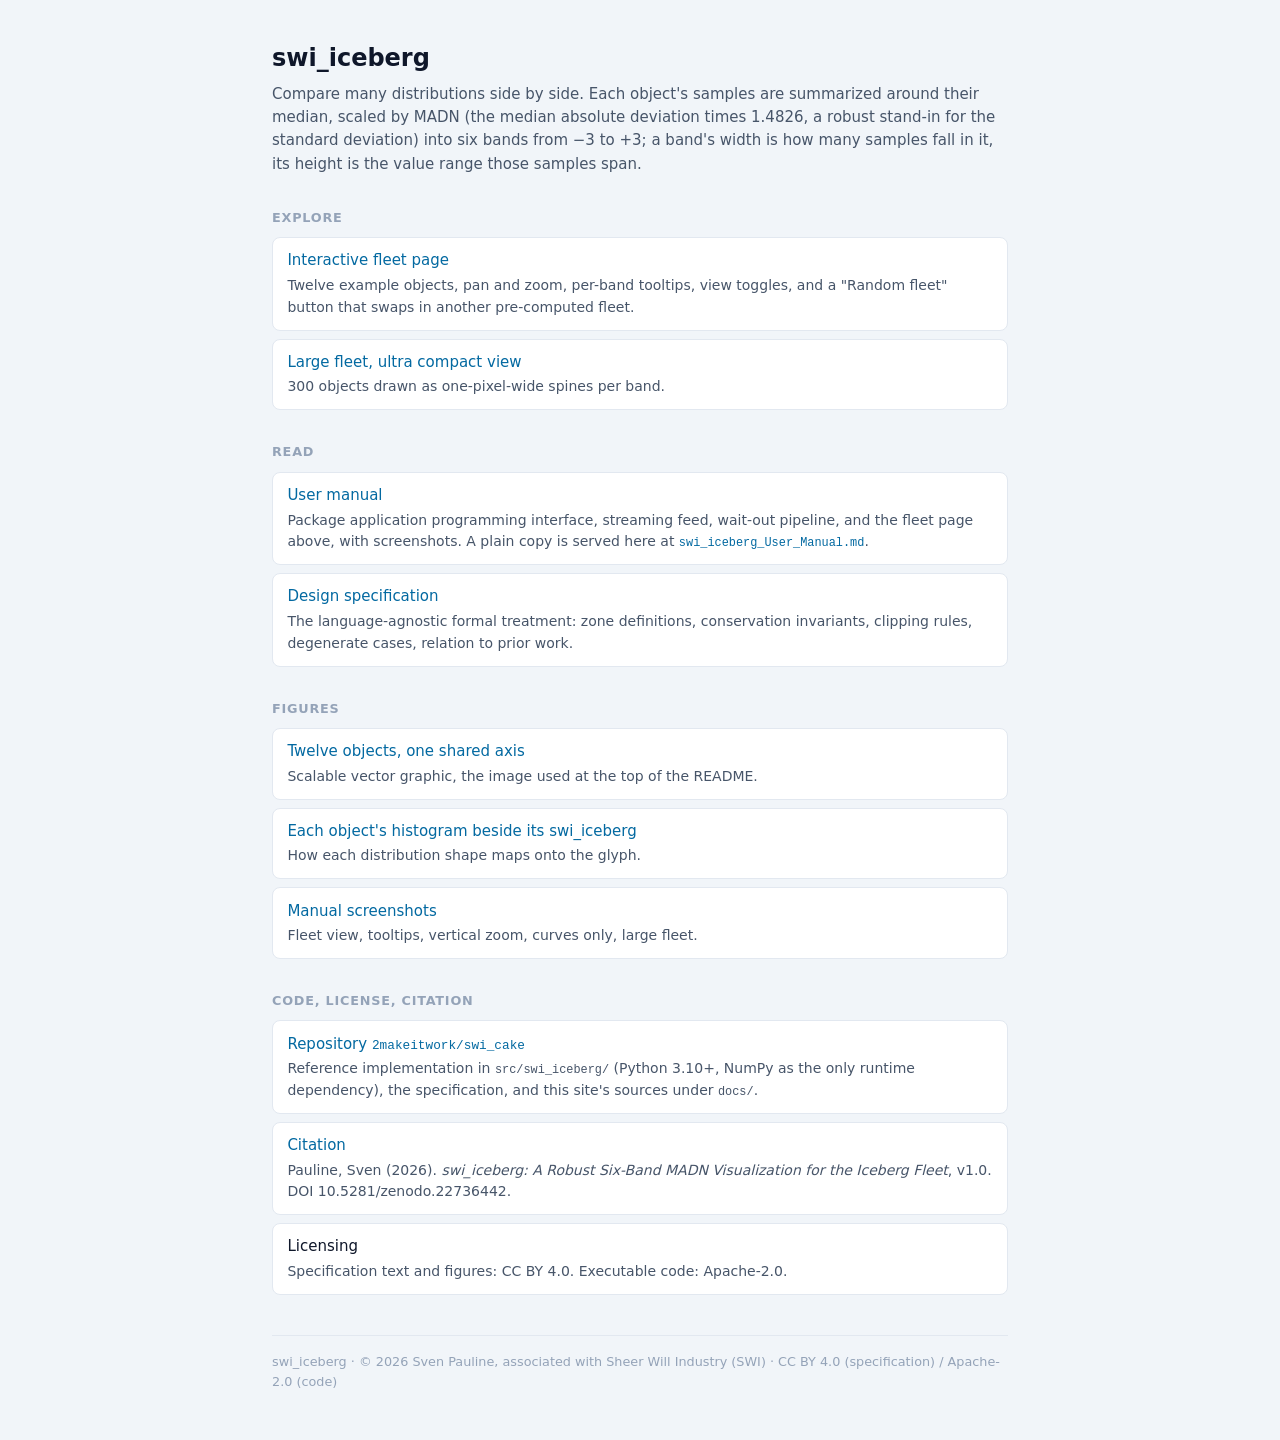
==== docs/index.html @ a00ff5f8 "try to use swi-energy.com as the domain for my github page" ====
<!doctype html>
<html lang="en">
  <head>
    <meta charset="utf-8" />
    <meta name="viewport" content="width=device-width, initial-scale=1" />
    <title>swi_iceberg — the iceberg fleet</title>
    <meta
      name="description"
      content="swi_iceberg: a robust six-band MADN visualization for comparing many distributions side by side. Interactive fleet page, user manual and figures."
    />
    <style>
      /* Self-contained on purpose: this page has no build step and must render the
         same from the custom domain and from the github.io project URL. */
      :root {
        color-scheme: light;
        --ink: #0f172a;
        --muted: #475569;
        --faint: #94a3b8;
        --line: #e2e8f0;
      }
      body {
        margin: 0;
        background: #f1f5f9;
        color: var(--ink);
        font: 15px/1.55 ui-sans-serif, system-ui, sans-serif;
      }
      main {
        max-width: 46rem;
        margin: 0 auto;
        padding: 2.5rem 1.5rem 3rem;
      }
      h1 {
        font-size: 1.5rem;
        margin: 0 0 0.35rem;
      }
      .lede {
        color: var(--muted);
        margin: 0 0 2rem;
      }
      h2 {
        font-size: 0.8rem;
        letter-spacing: 0.06em;
        text-transform: uppercase;
        color: var(--faint);
        margin: 2rem 0 0.6rem;
      }
      ul {
        list-style: none;
        margin: 0;
        padding: 0;
      }
      li {
        background: #fff;
        border: 1px solid var(--line);
        border-radius: 0.5rem;
        margin-bottom: 0.5rem;
        padding: 0.7rem 0.9rem;
      }
      a {
        color: #0369a1;
        text-decoration: none;
      }
      a:hover {
        text-decoration: underline;
      }
      .what {
        display: block;
        color: var(--muted);
        font-size: 0.875rem;
        margin-top: 0.15rem;
      }
      code {
        font-family: ui-monospace, SFMono-Regular, Menlo, monospace;
        font-size: 0.85em;
      }
      footer {
        margin-top: 2.5rem;
        padding-top: 1rem;
        border-top: 1px solid var(--line);
        color: var(--faint);
        font-size: 0.8rem;
      }
    </style>
  </head>
  <body>
    <main>
      <h1>swi_iceberg</h1>
      <p class="lede">
        Compare many distributions side by side. Each object's samples are summarized
        around their median, scaled by MADN (the median absolute deviation times
        1.4826, a robust stand-in for the standard deviation) into six bands from
        −3 to +3; a band's width is how many samples fall in it, its height is the
        value range those samples span.
      </p>

      <h2>Explore</h2>
      <ul>
        <li>
          <a href="fleet/">Interactive fleet page</a>
          <span class="what"
            >Twelve example objects, pan and zoom, per-band tooltips, view toggles,
            and a "Random fleet" button that swaps in another pre-computed fleet.</span
          >
        </li>
        <li>
          <a href="fleet/?data=devices300.json&amp;ultra=1&amp;slot=2">Large fleet, ultra compact view</a>
          <span class="what">300 objects drawn as one-pixel-wide spines per band.</span>
        </li>
      </ul>

      <h2>Read</h2>
      <ul>
        <li>
          <a href="https://github.com/2makeitwork/swi_cake/blob/main/docs/swi_iceberg_User_Manual.md"
            >User manual</a
          >
          <span class="what"
            >Package application programming interface, streaming feed, wait-out
            pipeline, and the fleet page above, with screenshots. A plain copy is
            served here at <a href="swi_iceberg_User_Manual.md"><code>swi_iceberg_User_Manual.md</code></a>.</span
          >
        </li>
        <li>
          <a href="https://github.com/2makeitwork/swi_cake/blob/main/specification_swi_iceberg.md"
            >Design specification</a
          >
          <span class="what"
            >The language-agnostic formal treatment: zone definitions, conservation
            invariants, clipping rules, degenerate cases, relation to prior work.</span
          >
        </li>
      </ul>

      <h2>Figures</h2>
      <ul>
        <li>
          <a href="figures/swi_iceberg_example.svg">Twelve objects, one shared axis</a>
          <span class="what">Scalable vector graphic, the image used at the top of the README.</span>
        </li>
        <li>
          <a href="figures/swi_iceberg_vs_distribution.svg">Each object's histogram beside its swi_iceberg</a>
          <span class="what">How each distribution shape maps onto the glyph.</span>
        </li>
        <li>
          <a href="https://github.com/2makeitwork/swi_cake/tree/main/docs/figures"
            >Manual screenshots</a
          >
          <span class="what">Fleet view, tooltips, vertical zoom, curves only, large fleet.</span>
        </li>
      </ul>

      <h2>Code, license, citation</h2>
      <ul>
        <li>
          <a href="https://github.com/2makeitwork/swi_cake">Repository <code>2makeitwork/swi_cake</code></a>
          <span class="what"
            >Reference implementation in <code>src/swi_iceberg/</code> (Python 3.10+,
            NumPy as the only runtime dependency), the specification, and this
            site's sources under <code>docs/</code>.</span
          >
        </li>
        <li>
          <a href="https://github.com/2makeitwork/swi_cake/blob/main/CITATION.cff">Citation</a>
          <span class="what"
            >Pauline, Sven (2026). <em>swi_iceberg: A Robust Six-Band MADN
            Visualization for the Iceberg Fleet</em>, v1.0. DOI
            10.5281/zenodo.22736442.</span
          >
        </li>
        <li>
          Licensing
          <span class="what"
            >Specification text and figures: CC BY 4.0. Executable code:
            Apache-2.0.</span
          >
        </li>
      </ul>

      <footer>
        swi_iceberg · © 2026 Sven Pauline, associated with Sheer Will Industry (SWI)
        · CC BY 4.0 (specification) / Apache-2.0 (code)
      </footer>
    </main>
  </body>
</html>
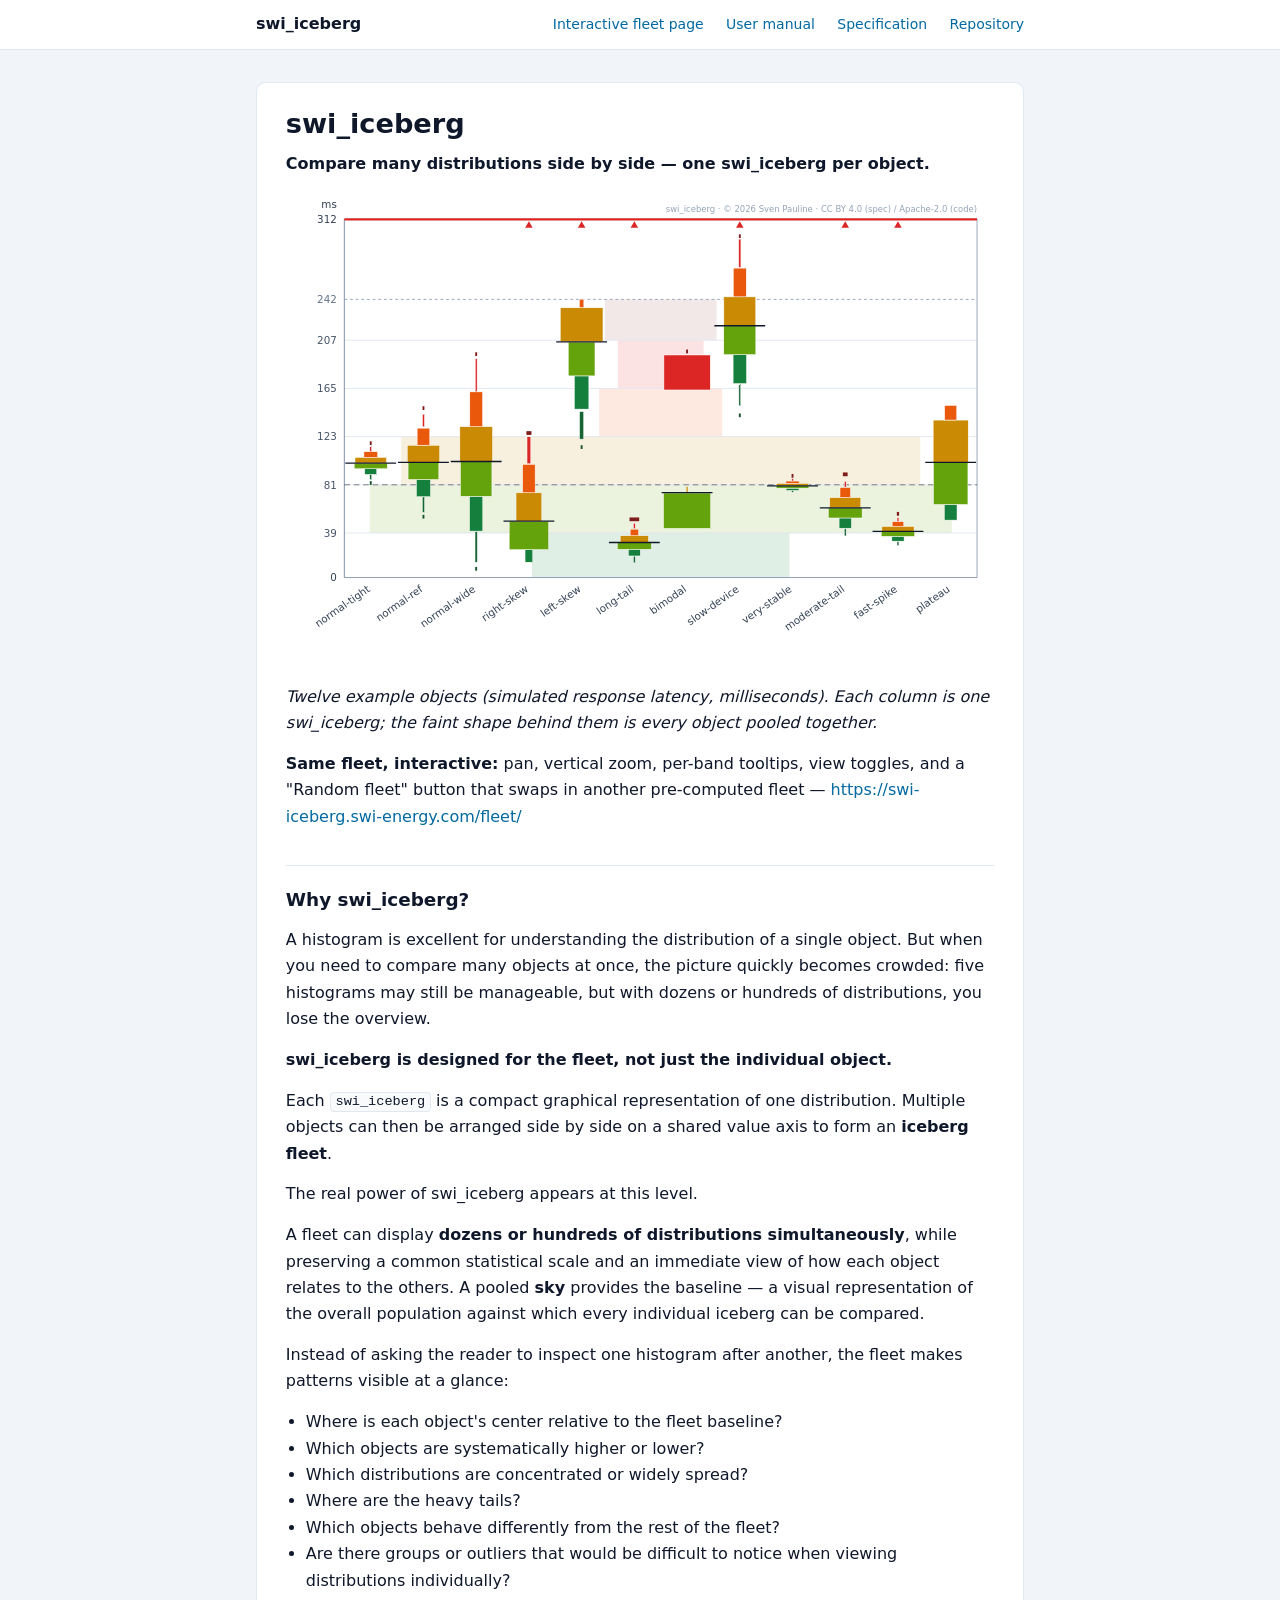
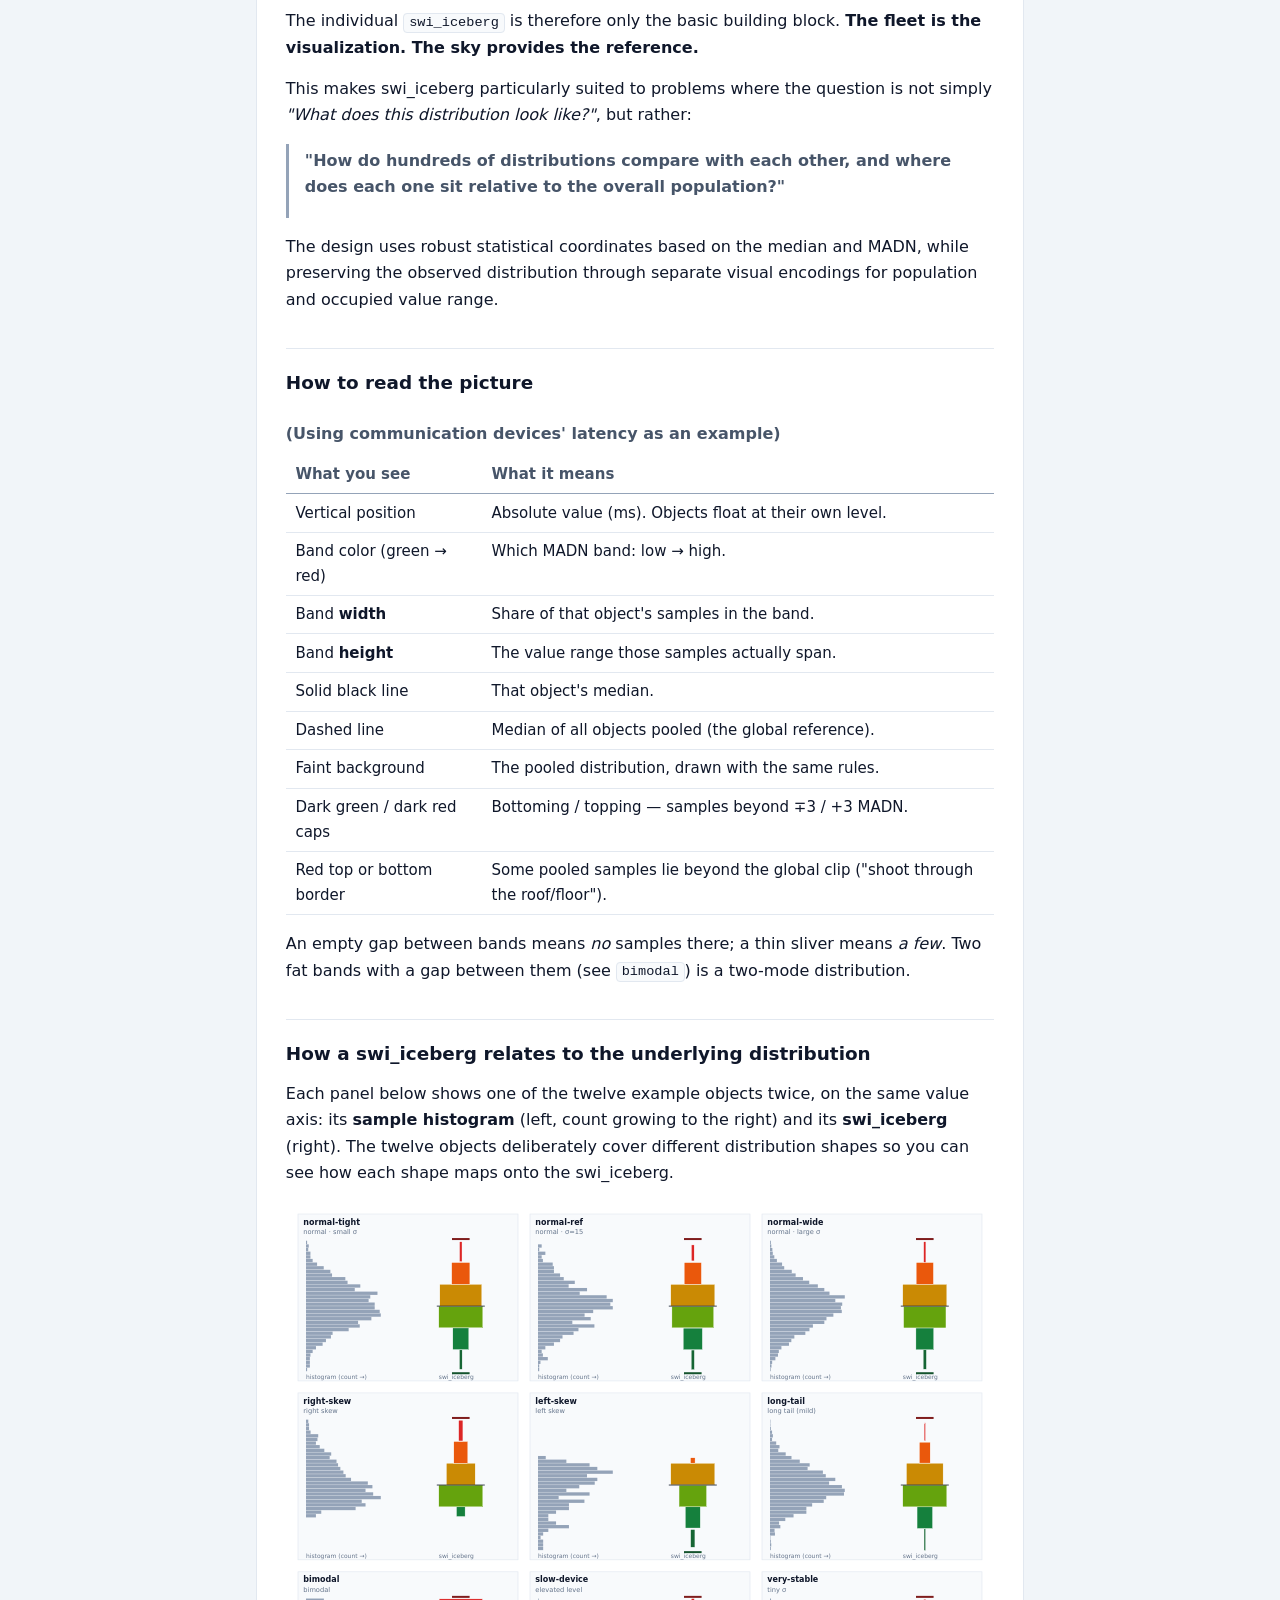
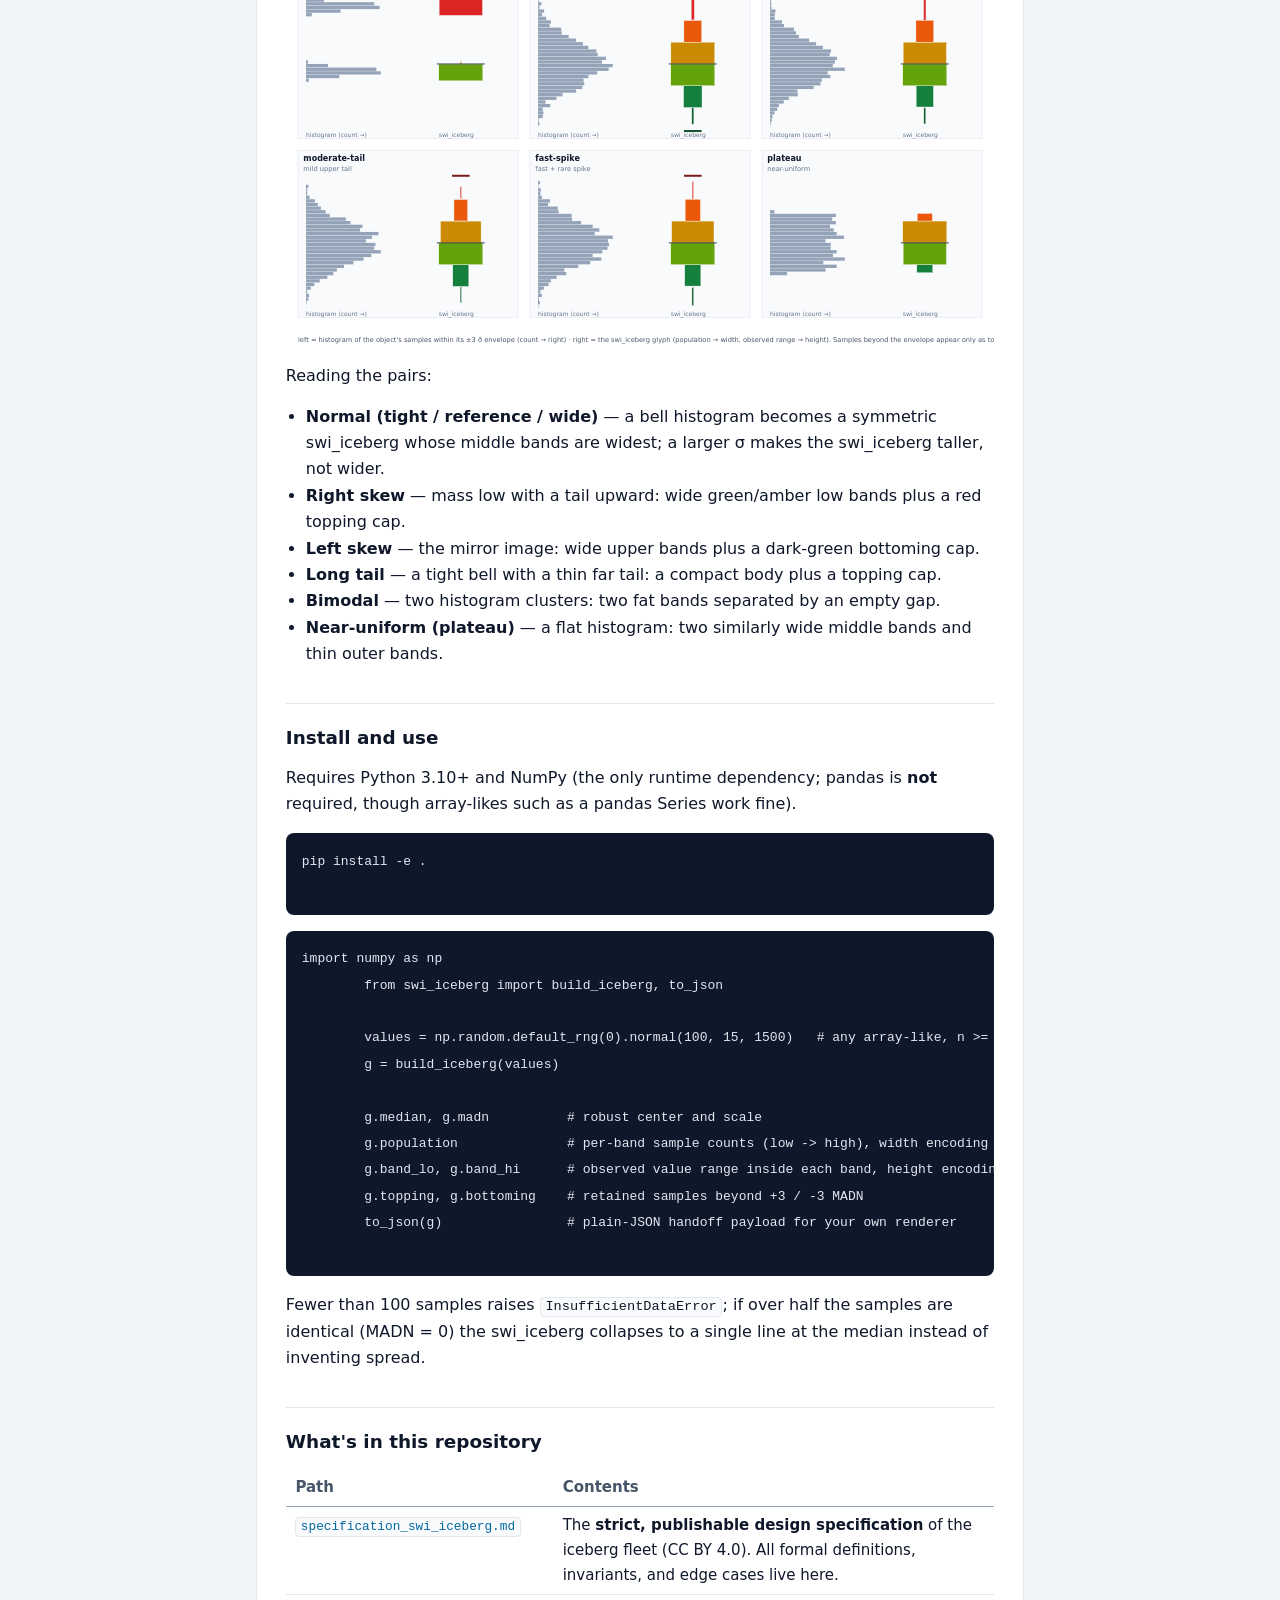
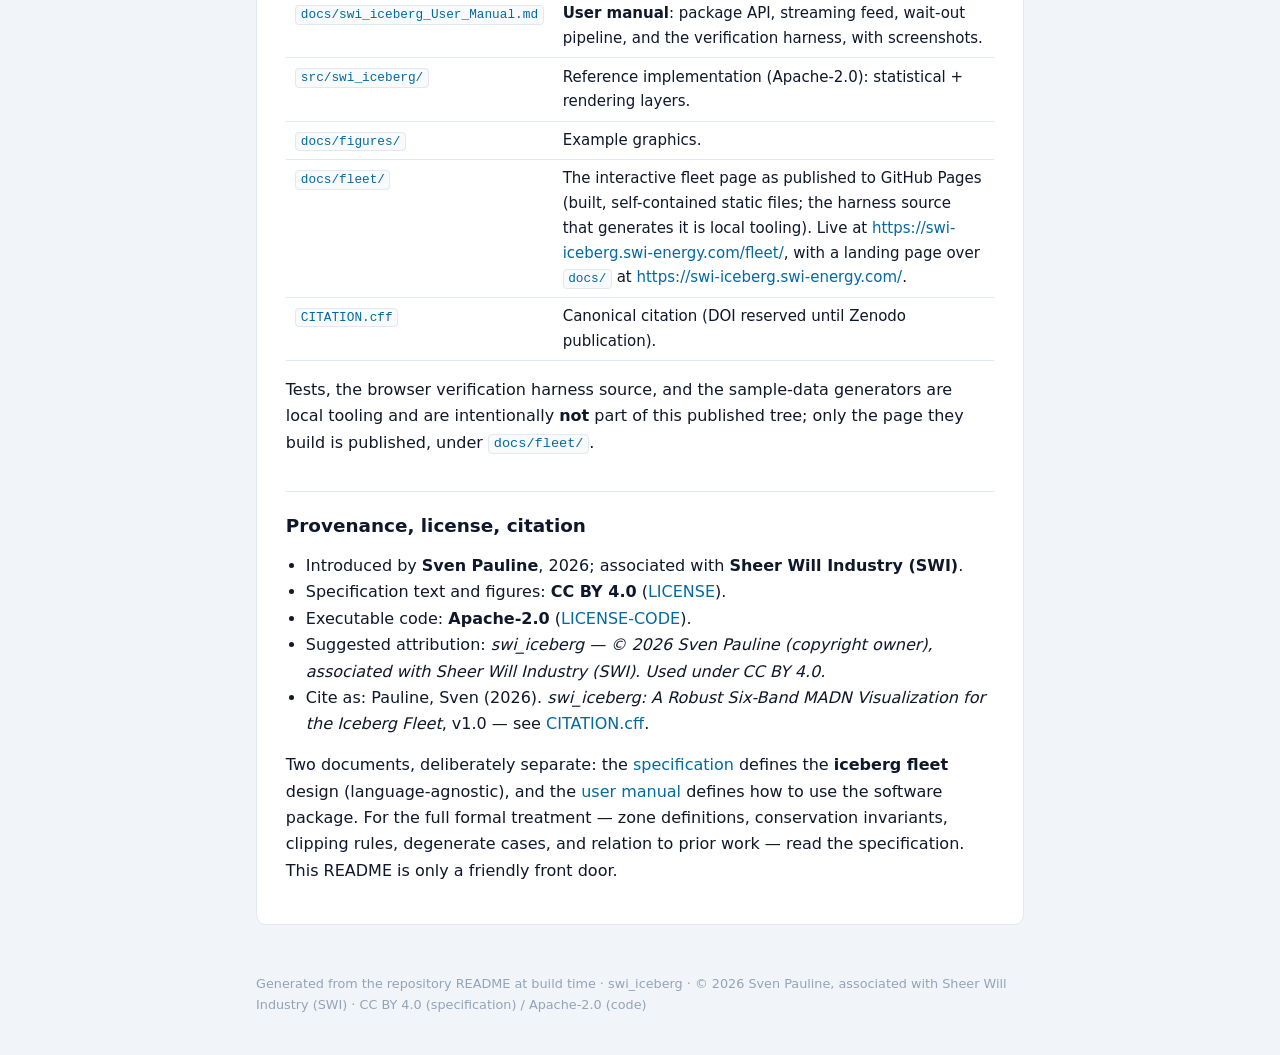
==== commit ab480ccf: "build a landing page on swi enegy which is pretty much like the github repo landing page" ====
--- a/docs/index.html
+++ b/docs/index.html
@@ -1,185 +1,344 @@
 <!doctype html>
+<!-- GENERATED from README.md by private/verify/scripts/build-landing.mjs.
+     Edit README.md and re-run the build; do not edit this file. -->
 <html lang="en">
   <head>
     <meta charset="utf-8" />
     <meta name="viewport" content="width=device-width, initial-scale=1" />
-    <title>swi_iceberg — the iceberg fleet</title>
+    <title>swi_iceberg — compare many distributions side by side</title>
     <meta
       name="description"
-      content="swi_iceberg: a robust six-band MADN visualization for comparing many distributions side by side. Interactive fleet page, user manual and figures."
+      content="swi_iceberg: a robust six-band MADN visualization for an iceberg fleet of distributions. Interactive fleet page, user manual, design specification and figures."
     />
     <style>
-      /* Self-contained on purpose: this page has no build step and must render the
-         same from the custom domain and from the github.io project URL. */
+      /* Self-contained: no build pipeline, no external requests, renders the same
+         from the custom domain and from the github.io project URL. */
       :root {
         color-scheme: light;
         --ink: #0f172a;
         --muted: #475569;
         --faint: #94a3b8;
         --line: #e2e8f0;
+        --link: #0369a1;
       }
       body {
         margin: 0;
         background: #f1f5f9;
         color: var(--ink);
-        font: 15px/1.55 ui-sans-serif, system-ui, sans-serif;
+        font: 16px/1.65 ui-sans-serif, system-ui, sans-serif;
+      }
+      .bar {
+        background: #fff;
+        border-bottom: 1px solid var(--line);
+      }
+      .bar > div {
+        max-width: 48rem;
+        margin: 0 auto;
+        padding: 0.7rem 1.5rem;
+        display: flex;
+        flex-wrap: wrap;
+        gap: 0.4rem 1.4rem;
+        align-items: baseline;
+        font-size: 0.875rem;
+      }
+      .bar .brand {
+        font-weight: 700;
+        font-size: 1rem;
+        margin-right: auto;
       }
       main {
-        max-width: 46rem;
+        max-width: 48rem;
         margin: 0 auto;
-        padding: 2.5rem 1.5rem 3rem;
-      }
-      h1 {
-        font-size: 1.5rem;
-        margin: 0 0 0.35rem;
-      }
-      .lede {
-        color: var(--muted);
-        margin: 0 0 2rem;
-      }
-      h2 {
-        font-size: 0.8rem;
-        letter-spacing: 0.06em;
-        text-transform: uppercase;
-        color: var(--faint);
-        margin: 2rem 0 0.6rem;
-      }
-      ul {
-        list-style: none;
-        margin: 0;
-        padding: 0;
-      }
-      li {
+        padding: 2rem 1.5rem 3rem;
+      }
+      article {
         background: #fff;
         border: 1px solid var(--line);
-        border-radius: 0.5rem;
-        margin-bottom: 0.5rem;
-        padding: 0.7rem 0.9rem;
+        border-radius: 0.6rem;
+        padding: 1.6rem 1.8rem;
+      }
+      h1 {
+        font-size: 1.7rem;
+        line-height: 1.2;
+        margin: 0 0 0.6rem;
+      }
+      h2 {
+        font-size: 1.15rem;
+        margin: 2.2rem 0 0.7rem;
+        padding-top: 1.2rem;
+        border-top: 1px solid var(--line);
+      }
+      h3 {
+        font-size: 1rem;
+        margin: 1.4rem 0 0.5rem;
+        color: var(--muted);
+      }
+      p,
+      ul,
+      ol {
+        margin: 0 0 0.9rem;
+      }
+      ul {
+        padding-left: 1.25rem;
       }
       a {
-        color: #0369a1;
+        color: var(--link);
         text-decoration: none;
       }
       a:hover {
         text-decoration: underline;
       }
-      .what {
+      img,
+      svg {
+        max-width: 100%;
+        height: auto;
         display: block;
+        margin: 1rem auto;
+      }
+      hr {
+        display: none; /* section headings already carry the divider */
+      }
+      blockquote {
+        margin: 1rem 0;
+        padding: 0.2rem 0 0.2rem 1rem;
+        border-left: 3px solid var(--faint);
         color: var(--muted);
-        font-size: 0.875rem;
-        margin-top: 0.15rem;
       }
       code {
         font-family: ui-monospace, SFMono-Regular, Menlo, monospace;
         font-size: 0.85em;
+        background: #f8fafc;
+        border: 1px solid var(--line);
+        border-radius: 0.25rem;
+        padding: 0.1em 0.35em;
+      }
+      pre {
+        background: #0f172a;
+        border-radius: 0.5rem;
+        padding: 0.9rem 1rem;
+        overflow-x: auto;
+      }
+      pre code {
+        background: none;
+        border: 0;
+        padding: 0;
+        color: #e2e8f0;
+        font-size: 0.8125rem;
+      }
+      table {
+        width: 100%;
+        border-collapse: collapse;
+        margin: 0 0 1rem;
+        font-size: 0.9375rem;
+      }
+      th,
+      td {
+        text-align: left;
+        padding: 0.4rem 0.6rem;
+        border-bottom: 1px solid var(--line);
+        vertical-align: top;
+      }
+      th {
+        color: var(--muted);
+        font-weight: 600;
+        border-bottom-color: var(--faint);
       }
       footer {
-        margin-top: 2.5rem;
-        padding-top: 1rem;
-        border-top: 1px solid var(--line);
+        max-width: 48rem;
+        margin: 0 auto;
+        padding: 0 1.5rem 2.5rem;
         color: var(--faint);
         font-size: 0.8rem;
       }
     </style>
   </head>
   <body>
+    <div class="bar">
+      <div>
+        <span class="brand">swi_iceberg</span>
+        <a href="fleet/">Interactive fleet page</a>
+        <a href="https://github.com/2makeitwork/swi_cake/blob/main/docs/swi_iceberg_User_Manual.md">User manual</a>
+        <a href="https://github.com/2makeitwork/swi_cake/blob/main/specification_swi_iceberg.md">Specification</a>
+        <a href="https://github.com/2makeitwork/swi_cake/tree/main">Repository</a>
+      </div>
+    </div>
     <main>
-      <h1>swi_iceberg</h1>
-      <p class="lede">
-        Compare many distributions side by side. Each object's samples are summarized
-        around their median, scaled by MADN (the median absolute deviation times
-        1.4826, a robust stand-in for the standard deviation) into six bands from
-        −3 to +3; a band's width is how many samples fall in it, its height is the
-        value range those samples span.
-      </p>
+      <article class="readme">
+        <h1>swi_iceberg</h1>
+        <p><strong>Compare many distributions side by side — one swi_iceberg per object.</strong></p>
+        <p><img src="figures/swi_iceberg_example.svg" alt="swi_iceberg example: twelve objects"></p>
+        <p><em>Twelve example objects (simulated response latency, milliseconds). Each column is
+        one swi_iceberg; the faint shape behind them is every object pooled together.</em></p>
+        <p><strong>Same fleet, interactive:</strong> pan, vertical zoom, per-band tooltips, view toggles,
+        and a &quot;Random fleet&quot; button that swaps in another pre-computed fleet —
+        <a href="https://swi-iceberg.swi-energy.com/fleet/">https://swi-iceberg.swi-energy.com/fleet/</a></p>
+        <hr>
+        <h2>Why swi_iceberg?</h2>
+        <p>A histogram is excellent for understanding the distribution of a single object. But when you need to compare many objects at once, the picture quickly becomes crowded: five histograms may still be manageable, but with dozens or hundreds of distributions, you lose the overview.</p>
+        <p><strong>swi_iceberg is designed for the fleet, not just the individual object.</strong></p>
+        <p>Each <code>swi_iceberg</code> is a compact graphical representation of one distribution. Multiple objects can then be arranged side by side on a shared value axis to form an <strong>iceberg fleet</strong>.</p>
+        <p>The real power of swi_iceberg appears at this level.</p>
+        <p>A fleet can display <strong>dozens or hundreds of distributions simultaneously</strong>, while preserving a common statistical scale and an immediate view of how each object relates to the others. A pooled <strong>sky</strong> provides the baseline — a visual representation of the overall population against which every individual iceberg can be compared.</p>
+        <p>Instead of asking the reader to inspect one histogram after another, the fleet makes patterns visible at a glance:</p>
+        <ul>
+        <li>Where is each object&#39;s center relative to the fleet baseline?</li>
+        <li>Which objects are systematically higher or lower?</li>
+        <li>Which distributions are concentrated or widely spread?</li>
+        <li>Where are the heavy tails?</li>
+        <li>Which objects behave differently from the rest of the fleet?</li>
+        <li>Are there groups or outliers that would be difficult to notice when viewing distributions individually?</li>
+        </ul>
+        <p>The individual <code>swi_iceberg</code> is therefore only the basic building block. <strong>The fleet is the visualization. The sky provides the reference.</strong></p>
+        <p>This makes swi_iceberg particularly suited to problems where the question is not simply <em>&quot;What does this distribution look like?&quot;</em>, but rather:</p>
+        <blockquote>
+        <p><strong>&quot;How do hundreds of distributions compare with each other, and where does each one sit relative to the overall population?&quot;</strong></p>
+        </blockquote>
+        <p>The design uses robust statistical coordinates based on the median and MADN, while preserving the observed distribution through separate visual encodings for population and occupied value range.</p>
+        <h2>How to read the picture</h2>
+        <h3>(Using communication devices&#39; latency as an example)</h3>
+        <table>
+        <thead>
+        <tr>
+        <th>What you see</th>
+        <th>What it means</th>
+        </tr>
+        </thead>
+        <tbody><tr>
+        <td>Vertical position</td>
+        <td>Absolute value (ms). Objects float at their own level.</td>
+        </tr>
+        <tr>
+        <td>Band color (green → red)</td>
+        <td>Which MADN band: low → high.</td>
+        </tr>
+        <tr>
+        <td>Band <strong>width</strong></td>
+        <td>Share of that object&#39;s samples in the band.</td>
+        </tr>
+        <tr>
+        <td>Band <strong>height</strong></td>
+        <td>The value range those samples actually span.</td>
+        </tr>
+        <tr>
+        <td>Solid black line</td>
+        <td>That object&#39;s median.</td>
+        </tr>
+        <tr>
+        <td>Dashed line</td>
+        <td>Median of all objects pooled (the global reference).</td>
+        </tr>
+        <tr>
+        <td>Faint background</td>
+        <td>The pooled distribution, drawn with the same rules.</td>
+        </tr>
+        <tr>
+        <td>Dark green / dark red caps</td>
+        <td>Bottoming / topping — samples beyond ∓3 / +3 MADN.</td>
+        </tr>
+        <tr>
+        <td>Red top or bottom border</td>
+        <td>Some pooled samples lie beyond the global clip (&quot;shoot through the roof/floor&quot;).</td>
+        </tr>
+        </tbody></table>
+        <p>An empty gap between bands means <em>no</em> samples there; a thin sliver means <em>a few</em>.
+        Two fat bands with a gap between them (see <code>bimodal</code>) is a two-mode distribution.</p>
+        <h2>How a swi_iceberg relates to the underlying distribution</h2>
+        <p>Each panel below shows one of the twelve example objects twice, on the same value
+        axis: its <strong>sample histogram</strong> (left, count growing to the right) and its
+        <strong>swi_iceberg</strong> (right). The twelve objects deliberately cover different
+        distribution shapes so you can see how each shape maps onto the swi_iceberg.</p>
+        <p><img src="figures/swi_iceberg_vs_distribution.svg" alt="swi_iceberg vs the underlying distribution for twelve example objects"></p>
+        <p>Reading the pairs:</p>
+        <ul>
+        <li><strong>Normal (tight / reference / wide)</strong> — a bell histogram becomes a symmetric swi_iceberg
+        whose middle bands are widest; a larger σ makes the swi_iceberg taller, not wider.</li>
+        <li><strong>Right skew</strong> — mass low with a tail upward: wide green/amber low bands plus a
+        red topping cap.</li>
+        <li><strong>Left skew</strong> — the mirror image: wide upper bands plus a dark-green bottoming cap.</li>
+        <li><strong>Long tail</strong> — a tight bell with a thin far tail: a compact body plus a topping cap.</li>
+        <li><strong>Bimodal</strong> — two histogram clusters: two fat bands separated by an empty gap.</li>
+        <li><strong>Near-uniform (plateau)</strong> — a flat histogram: two similarly wide middle bands and
+        thin outer bands.</li>
+        </ul>
+        <h2>Install and use</h2>
+        <p>Requires Python 3.10+ and NumPy (the only runtime dependency; pandas is <strong>not</strong>
+        required, though array-likes such as a pandas Series work fine).</p>
+        <pre><code class="language-bash">pip install -e .
+        </code></pre>
+        <pre><code class="language-python">import numpy as np
+        from swi_iceberg import build_iceberg, to_json
 
-      <h2>Explore</h2>
-      <ul>
-        <li>
-          <a href="fleet/">Interactive fleet page</a>
-          <span class="what"
-            >Twelve example objects, pan and zoom, per-band tooltips, view toggles,
-            and a "Random fleet" button that swaps in another pre-computed fleet.</span
-          >
-        </li>
-        <li>
-          <a href="fleet/?data=devices300.json&amp;ultra=1&amp;slot=2">Large fleet, ultra compact view</a>
-          <span class="what">300 objects drawn as one-pixel-wide spines per band.</span>
-        </li>
-      </ul>
+        values = np.random.default_rng(0).normal(100, 15, 1500)   # any array-like, n &gt;= 100
+        g = build_iceberg(values)
 
-      <h2>Read</h2>
-      <ul>
-        <li>
-          <a href="https://github.com/2makeitwork/swi_cake/blob/main/docs/swi_iceberg_User_Manual.md"
-            >User manual</a
-          >
-          <span class="what"
-            >Package application programming interface, streaming feed, wait-out
-            pipeline, and the fleet page above, with screenshots. A plain copy is
-            served here at <a href="swi_iceberg_User_Manual.md"><code>swi_iceberg_User_Manual.md</code></a>.</span
-          >
-        </li>
-        <li>
-          <a href="https://github.com/2makeitwork/swi_cake/blob/main/specification_swi_iceberg.md"
-            >Design specification</a
-          >
-          <span class="what"
-            >The language-agnostic formal treatment: zone definitions, conservation
-            invariants, clipping rules, degenerate cases, relation to prior work.</span
-          >
-        </li>
-      </ul>
+        g.median, g.madn          # robust center and scale
+        g.population              # per-band sample counts (low -&gt; high), width encoding
+        g.band_lo, g.band_hi      # observed value range inside each band, height encoding
+        g.topping, g.bottoming    # retained samples beyond +3 / -3 MADN
+        to_json(g)                # plain-JSON handoff payload for your own renderer
+        </code></pre>
+        <p>Fewer than 100 samples raises <code>InsufficientDataError</code>; if over half the samples are
+        identical (MADN = 0) the swi_iceberg collapses to a single line at the median instead of
+        inventing spread.</p>
+        <h2>What&#39;s in this repository</h2>
+        <table>
+        <thead>
+        <tr>
+        <th>Path</th>
+        <th>Contents</th>
+        </tr>
+        </thead>
+        <tbody><tr>
+        <td><a href="https://github.com/2makeitwork/swi_cake/blob/main/specification_swi_iceberg.md"><code>specification_swi_iceberg.md</code></a></td>
+        <td>The <strong>strict, publishable design specification</strong> of the iceberg fleet (CC BY 4.0). All formal definitions, invariants, and edge cases live here.</td>
+        </tr>
+        <tr>
+        <td><a href="https://github.com/2makeitwork/swi_cake/blob/main/docs/swi_iceberg_User_Manual.md"><code>docs/swi_iceberg_User_Manual.md</code></a></td>
+        <td><strong>User manual</strong>: package API, streaming feed, wait-out pipeline, and the verification harness, with screenshots.</td>
+        </tr>
+        <tr>
+        <td><a href="https://github.com/2makeitwork/swi_cake/tree/main/src/swi_iceberg/"><code>src/swi_iceberg/</code></a></td>
+        <td>Reference implementation (Apache-2.0): statistical + rendering layers.</td>
+        </tr>
+        <tr>
+        <td><a href="https://github.com/2makeitwork/swi_cake/tree/main/docs/figures/"><code>docs/figures/</code></a></td>
+        <td>Example graphics.</td>
+        </tr>
+        <tr>
+        <td><a href="https://github.com/2makeitwork/swi_cake/tree/main/docs/fleet/"><code>docs/fleet/</code></a></td>
+        <td>The interactive fleet page as published to GitHub Pages (built, self-contained static files; the harness source that generates it is local tooling). Live at <a href="https://swi-iceberg.swi-energy.com/fleet/">https://swi-iceberg.swi-energy.com/fleet/</a>, with a landing page over <a href="https://github.com/2makeitwork/swi_cake/tree/main/docs/"><code>docs/</code></a> at <a href="https://swi-iceberg.swi-energy.com/">https://swi-iceberg.swi-energy.com/</a>.</td>
+        </tr>
+        <tr>
+        <td><a href="https://github.com/2makeitwork/swi_cake/blob/main/CITATION.cff"><code>CITATION.cff</code></a></td>
+        <td>Canonical citation (DOI reserved until Zenodo publication).</td>
+        </tr>
+        </tbody></table>
+        <p>Tests, the browser verification harness source, and the sample-data generators are
+        local tooling and are intentionally <strong>not</strong> part of this published tree; only the
+        page they build is published, under <a href="https://github.com/2makeitwork/swi_cake/tree/main/docs/fleet/"><code>docs/fleet/</code></a>.</p>
+        <h2>Provenance, license, citation</h2>
+        <ul>
+        <li>Introduced by <strong>Sven Pauline</strong>, 2026; associated with <strong>Sheer Will Industry (SWI)</strong>.</li>
+        <li>Specification text and figures: <strong>CC BY 4.0</strong> (<a href="https://github.com/2makeitwork/swi_cake/blob/main/LICENSE">LICENSE</a>).</li>
+        <li>Executable code: <strong>Apache-2.0</strong> (<a href="https://github.com/2makeitwork/swi_cake/blob/main/LICENSE-CODE">LICENSE-CODE</a>).</li>
+        <li>Suggested attribution: <em>swi_iceberg — © 2026 Sven Pauline (copyright owner),
+        associated with Sheer Will Industry (SWI). Used under CC BY 4.0.</em></li>
+        <li>Cite as: Pauline, Sven (2026). <em>swi_iceberg: A Robust Six-Band MADN Visualization
+        for the Iceberg Fleet</em>, v1.0 — see <a href="https://github.com/2makeitwork/swi_cake/blob/main/CITATION.cff">CITATION.cff</a>.</li>
+        </ul>
+        <p>Two documents, deliberately separate: the <a href="https://github.com/2makeitwork/swi_cake/blob/main/specification_swi_iceberg.md">specification</a>
+        defines the <strong>iceberg fleet</strong> design (language-agnostic), and the
+        <a href="https://github.com/2makeitwork/swi_cake/blob/main/docs/swi_iceberg_User_Manual.md">user manual</a> defines how to use the software
+        package. For the full formal treatment — zone definitions, conservation invariants,
+        clipping rules, degenerate cases, and relation to prior work — read the
+        specification. This README is only a friendly front door.</p>
 
-      <h2>Figures</h2>
-      <ul>
-        <li>
-          <a href="figures/swi_iceberg_example.svg">Twelve objects, one shared axis</a>
-          <span class="what">Scalable vector graphic, the image used at the top of the README.</span>
-        </li>
-        <li>
-          <a href="figures/swi_iceberg_vs_distribution.svg">Each object's histogram beside its swi_iceberg</a>
-          <span class="what">How each distribution shape maps onto the glyph.</span>
-        </li>
-        <li>
-          <a href="https://github.com/2makeitwork/swi_cake/tree/main/docs/figures"
-            >Manual screenshots</a
-          >
-          <span class="what">Fleet view, tooltips, vertical zoom, curves only, large fleet.</span>
-        </li>
-      </ul>
-
-      <h2>Code, license, citation</h2>
-      <ul>
-        <li>
-          <a href="https://github.com/2makeitwork/swi_cake">Repository <code>2makeitwork/swi_cake</code></a>
-          <span class="what"
-            >Reference implementation in <code>src/swi_iceberg/</code> (Python 3.10+,
-            NumPy as the only runtime dependency), the specification, and this
-            site's sources under <code>docs/</code>.</span
-          >
-        </li>
-        <li>
-          <a href="https://github.com/2makeitwork/swi_cake/blob/main/CITATION.cff">Citation</a>
-          <span class="what"
-            >Pauline, Sven (2026). <em>swi_iceberg: A Robust Six-Band MADN
-            Visualization for the Iceberg Fleet</em>, v1.0. DOI
-            10.5281/zenodo.22736442.</span
-          >
-        </li>
-        <li>
-          Licensing
-          <span class="what"
-            >Specification text and figures: CC BY 4.0. Executable code:
-            Apache-2.0.</span
-          >
-        </li>
-      </ul>
-
-      <footer>
-        swi_iceberg · © 2026 Sven Pauline, associated with Sheer Will Industry (SWI)
-        · CC BY 4.0 (specification) / Apache-2.0 (code)
-      </footer>
+      </article>
     </main>
+    <footer>
+      Generated from the repository README at build time · swi_iceberg · © 2026 Sven
+      Pauline, associated with Sheer Will Industry (SWI) · CC BY 4.0 (specification) /
+      Apache-2.0 (code)
+    </footer>
   </body>
 </html>
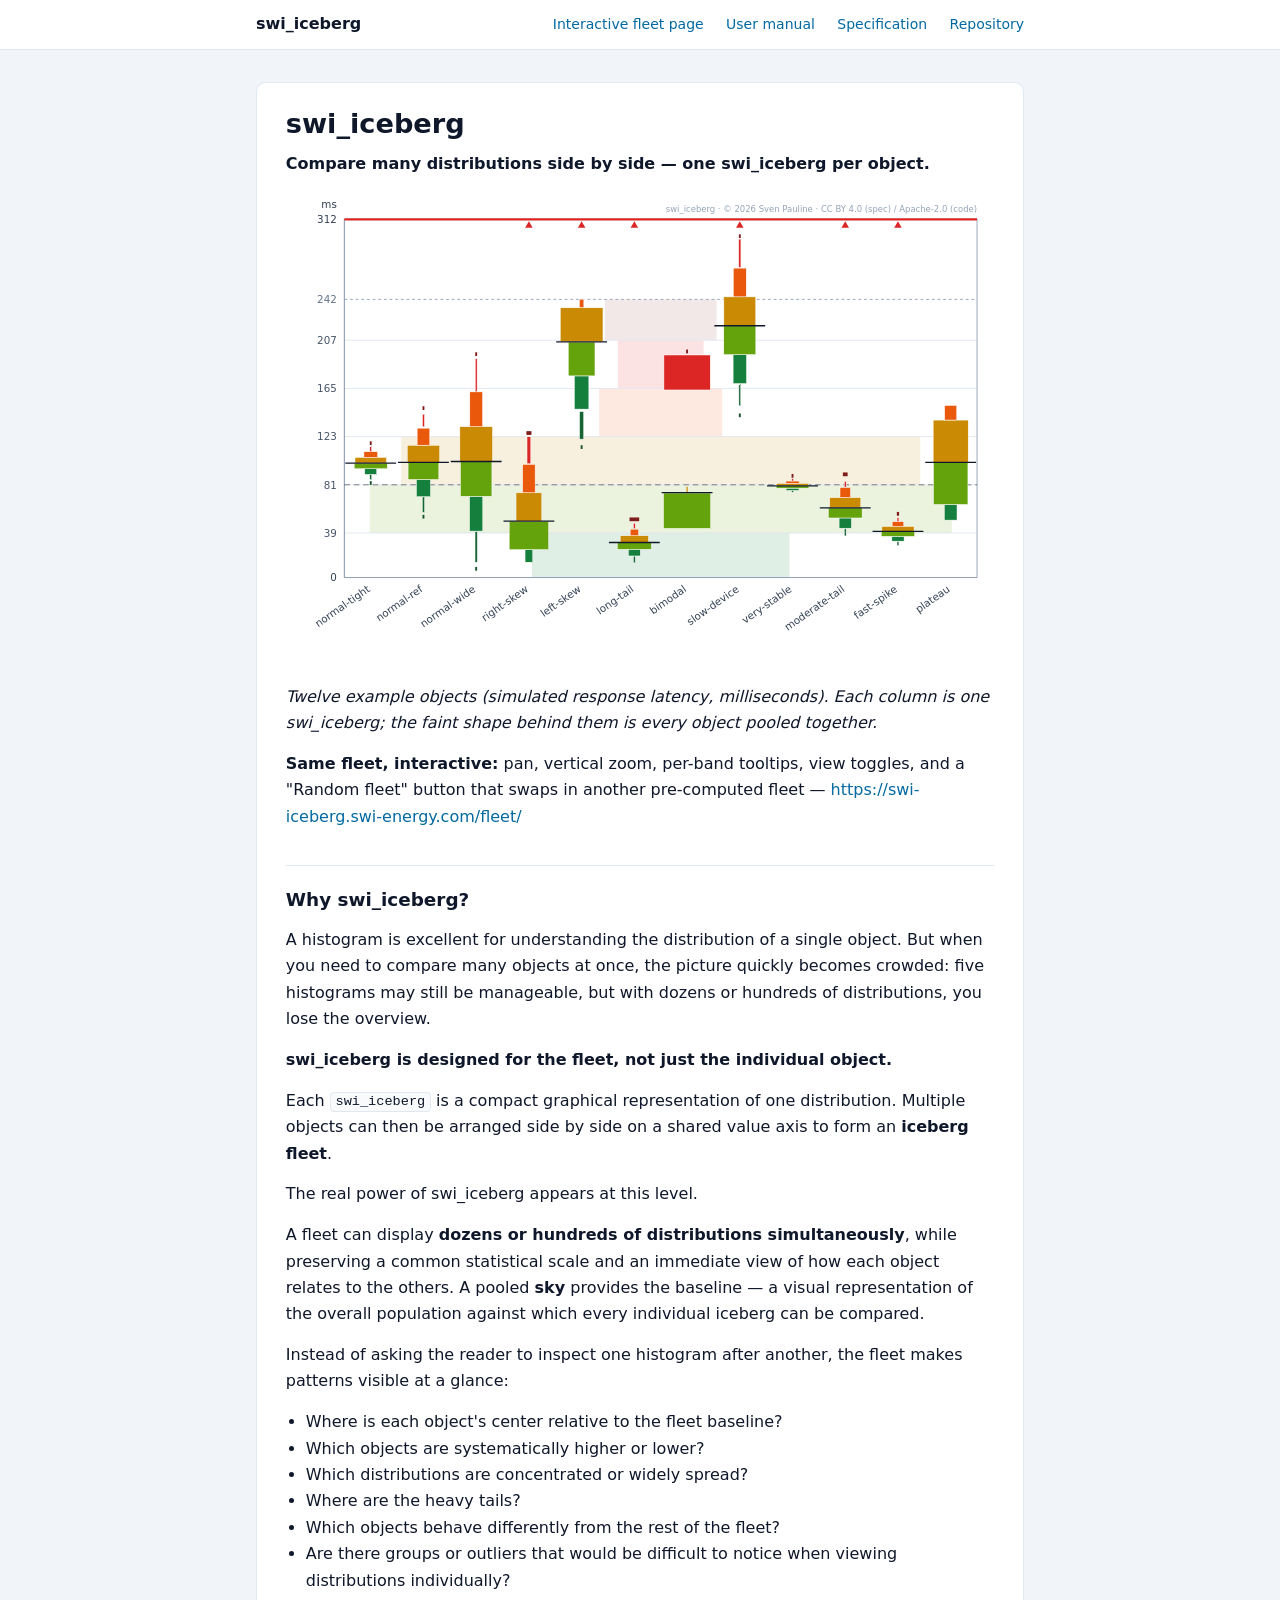
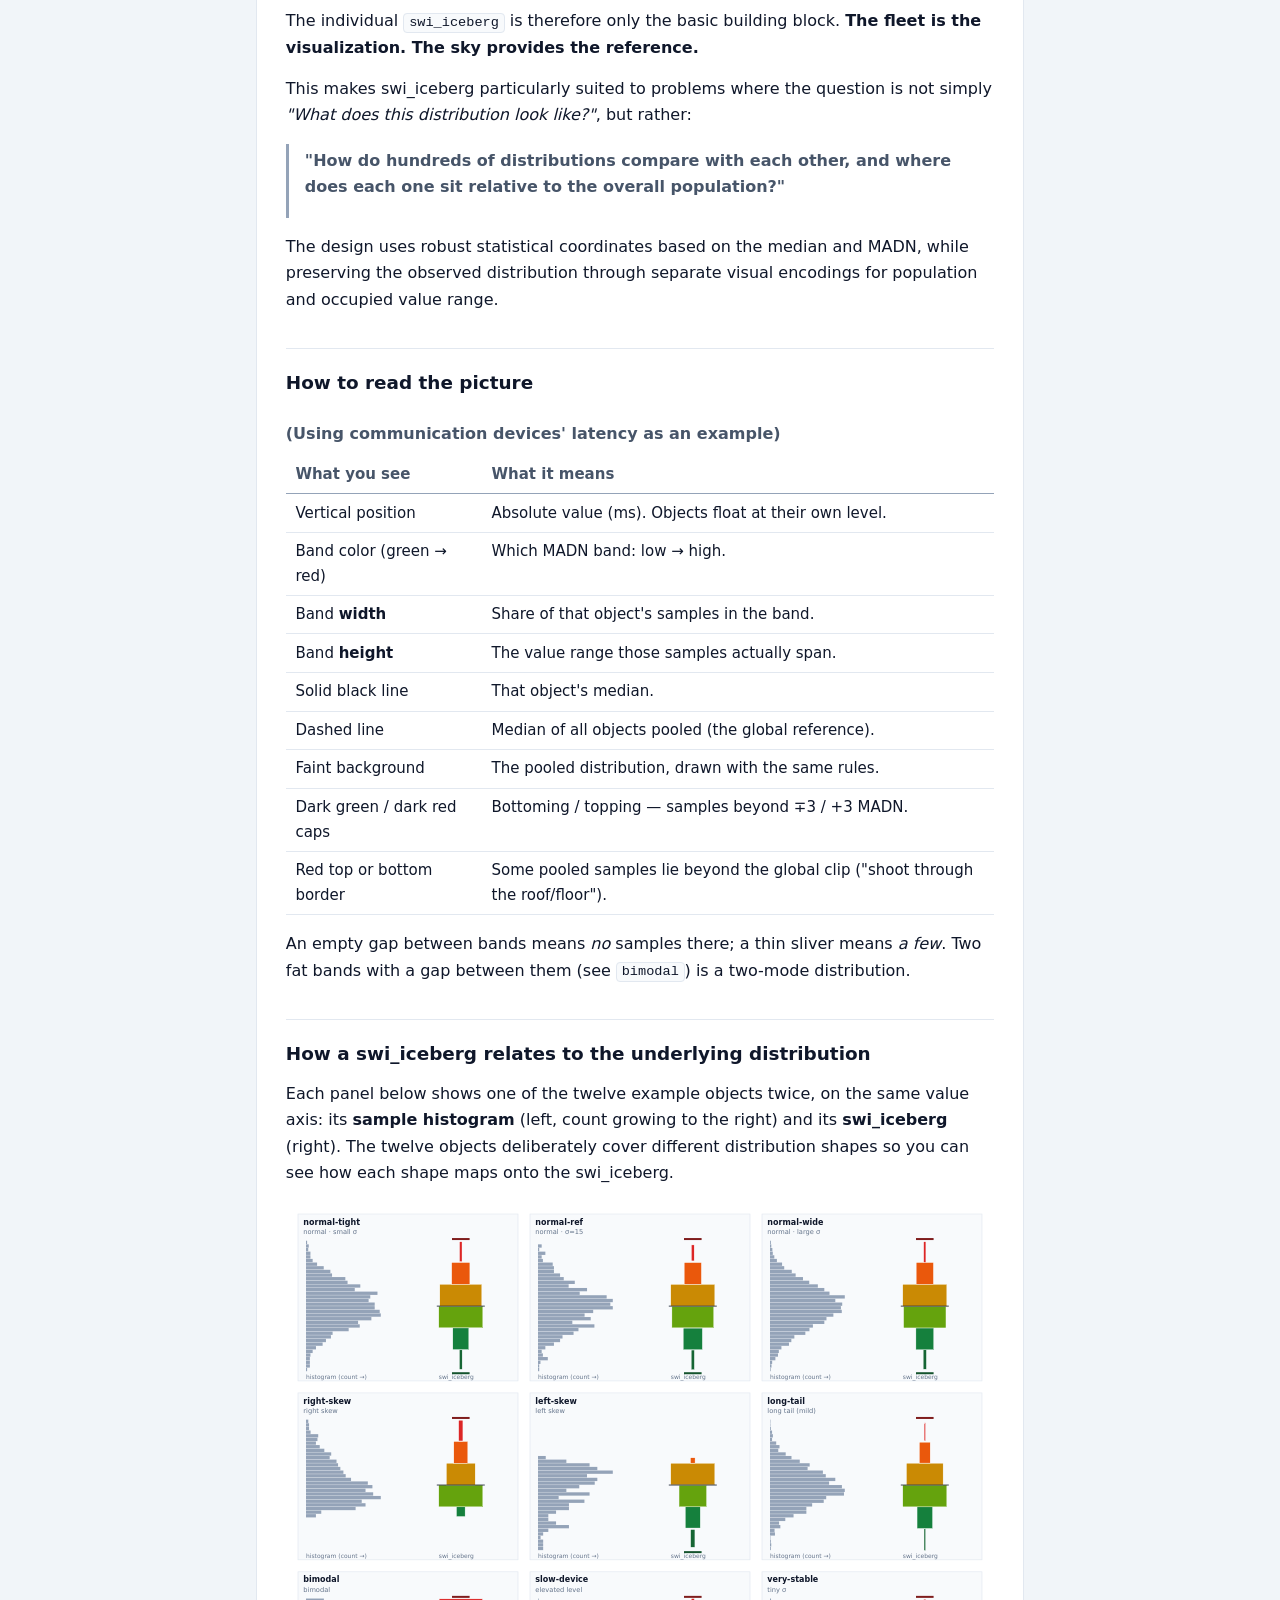
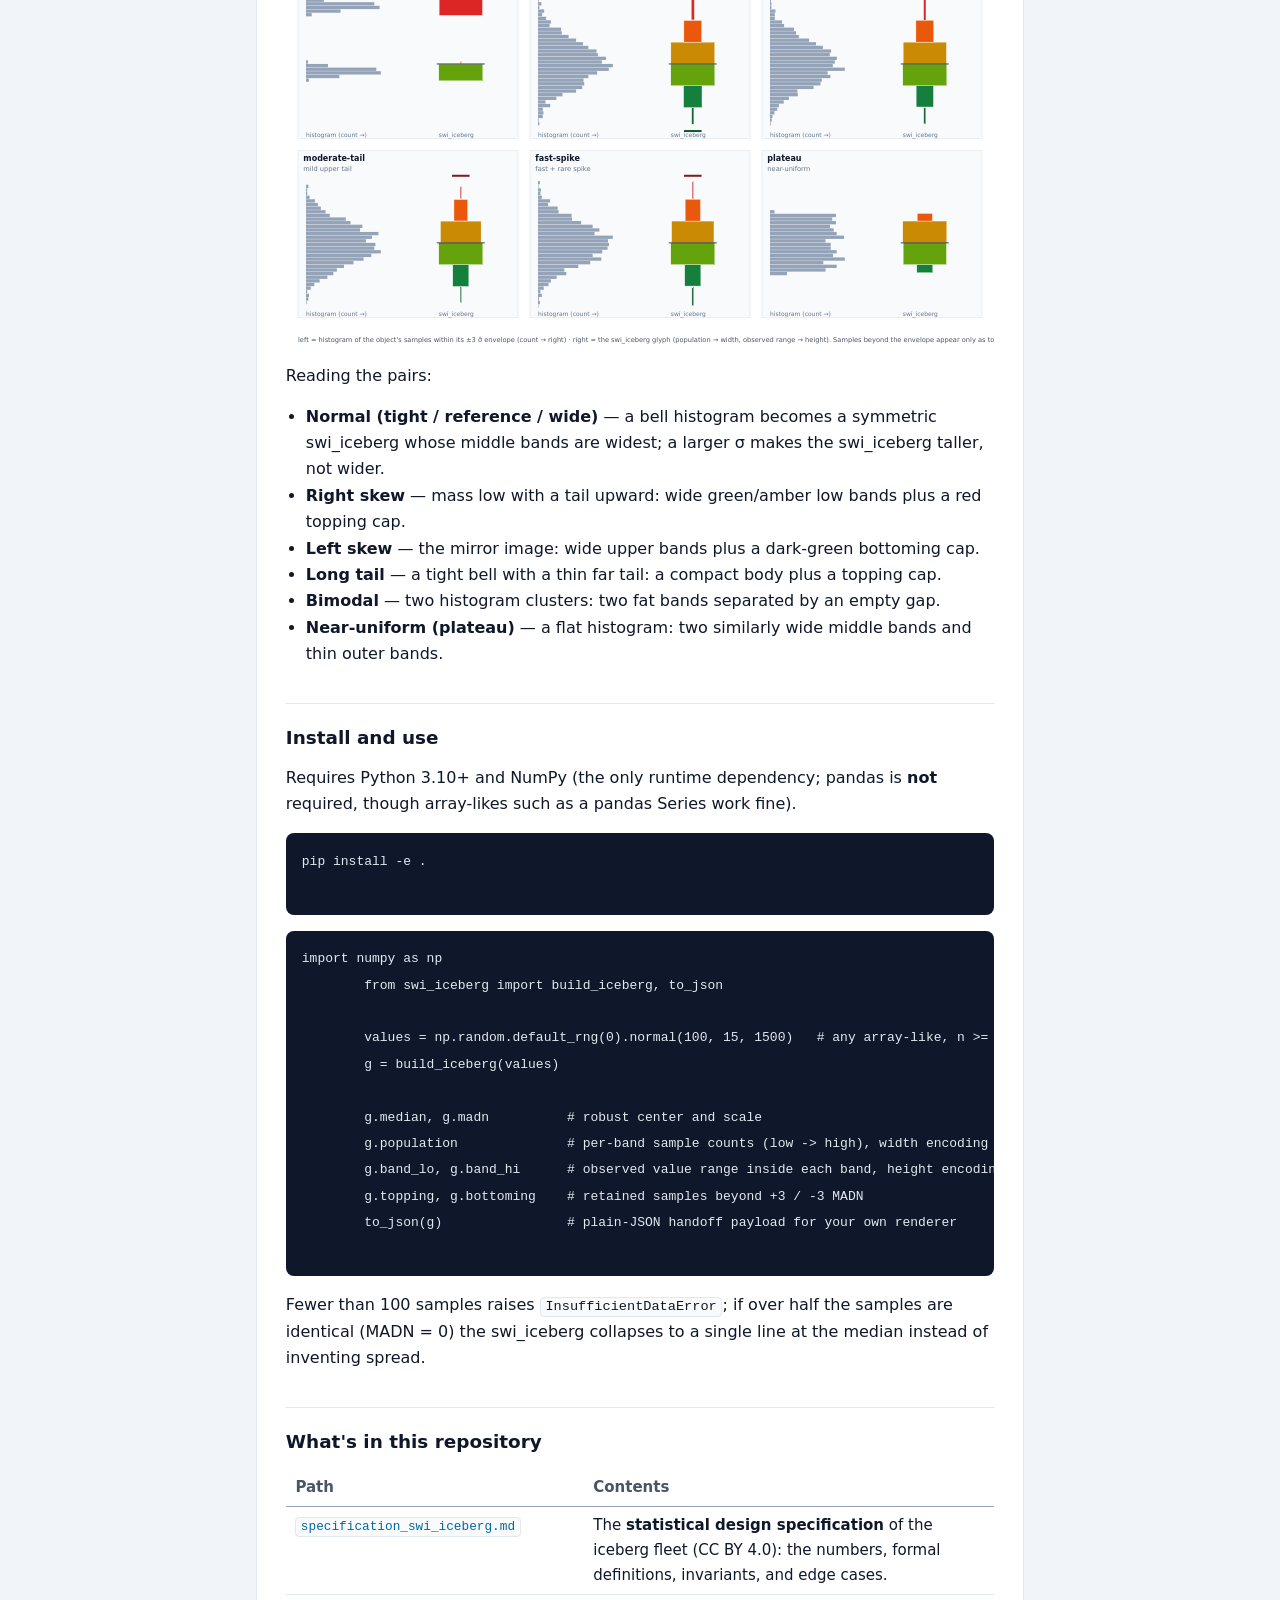
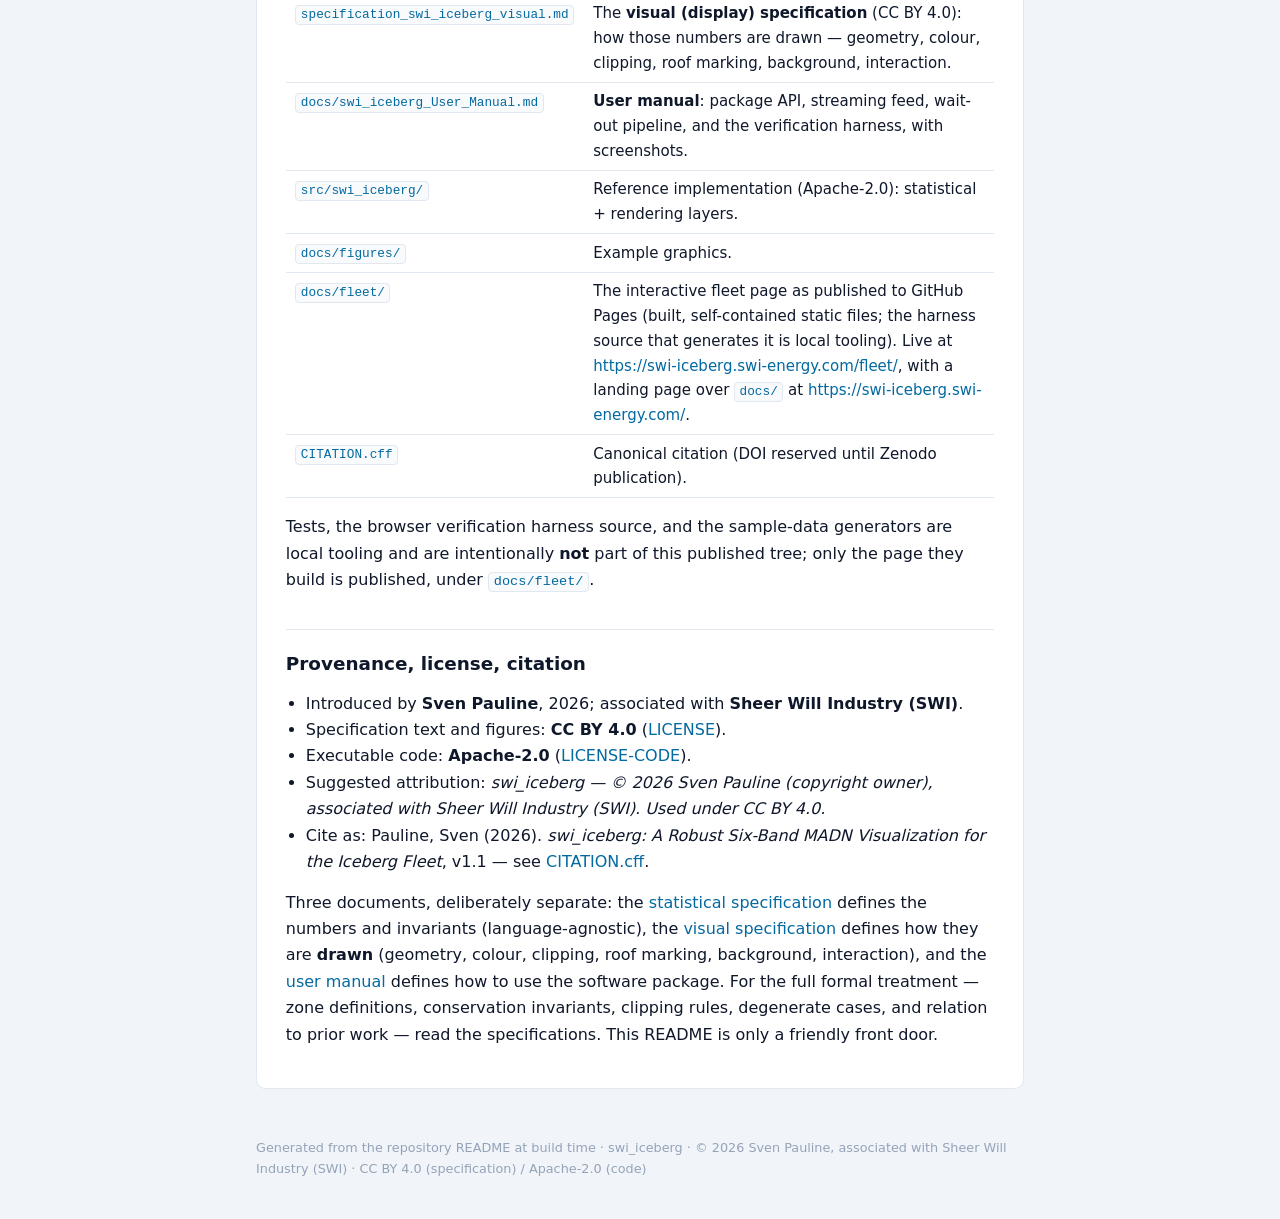
==== commit d2b7d7b5: "Release v1.1: split statistical + visual spec, v1.1 display rules New specification_swi_iceberg_visu" ====
--- a/docs/index.html
+++ b/docs/index.html
@@ -290,7 +290,11 @@
         </thead>
         <tbody><tr>
         <td><a href="https://github.com/2makeitwork/swi_cake/blob/main/specification_swi_iceberg.md"><code>specification_swi_iceberg.md</code></a></td>
-        <td>The <strong>strict, publishable design specification</strong> of the iceberg fleet (CC BY 4.0). All formal definitions, invariants, and edge cases live here.</td>
+        <td>The <strong>statistical design specification</strong> of the iceberg fleet (CC BY 4.0): the numbers, formal definitions, invariants, and edge cases.</td>
+        </tr>
+        <tr>
+        <td><a href="https://github.com/2makeitwork/swi_cake/blob/main/specification_swi_iceberg_visual.md"><code>specification_swi_iceberg_visual.md</code></a></td>
+        <td>The <strong>visual (display) specification</strong> (CC BY 4.0): how those numbers are drawn — geometry, colour, clipping, roof marking, background, interaction.</td>
         </tr>
         <tr>
         <td><a href="https://github.com/2makeitwork/swi_cake/blob/main/docs/swi_iceberg_User_Manual.md"><code>docs/swi_iceberg_User_Manual.md</code></a></td>
@@ -324,14 +328,17 @@
         <li>Suggested attribution: <em>swi_iceberg — © 2026 Sven Pauline (copyright owner),
         associated with Sheer Will Industry (SWI). Used under CC BY 4.0.</em></li>
         <li>Cite as: Pauline, Sven (2026). <em>swi_iceberg: A Robust Six-Band MADN Visualization
-        for the Iceberg Fleet</em>, v1.0 — see <a href="https://github.com/2makeitwork/swi_cake/blob/main/CITATION.cff">CITATION.cff</a>.</li>
+        for the Iceberg Fleet</em>, v1.1 — see <a href="https://github.com/2makeitwork/swi_cake/blob/main/CITATION.cff">CITATION.cff</a>.</li>
         </ul>
-        <p>Two documents, deliberately separate: the <a href="https://github.com/2makeitwork/swi_cake/blob/main/specification_swi_iceberg.md">specification</a>
-        defines the <strong>iceberg fleet</strong> design (language-agnostic), and the
-        <a href="https://github.com/2makeitwork/swi_cake/blob/main/docs/swi_iceberg_User_Manual.md">user manual</a> defines how to use the software
-        package. For the full formal treatment — zone definitions, conservation invariants,
-        clipping rules, degenerate cases, and relation to prior work — read the
-        specification. This README is only a friendly front door.</p>
+        <p>Three documents, deliberately separate: the
+        <a href="https://github.com/2makeitwork/swi_cake/blob/main/specification_swi_iceberg.md">statistical specification</a> defines the numbers and
+        invariants (language-agnostic), the
+        <a href="https://github.com/2makeitwork/swi_cake/blob/main/specification_swi_iceberg_visual.md">visual specification</a> defines how they are
+        <strong>drawn</strong> (geometry, colour, clipping, roof marking, background, interaction), and the
+        <a href="https://github.com/2makeitwork/swi_cake/blob/main/docs/swi_iceberg_User_Manual.md">user manual</a> defines how to use the software package.
+        For the full formal treatment — zone definitions, conservation invariants, clipping
+        rules, degenerate cases, and relation to prior work — read the specifications. This
+        README is only a friendly front door.</p>
 
       </article>
     </main>
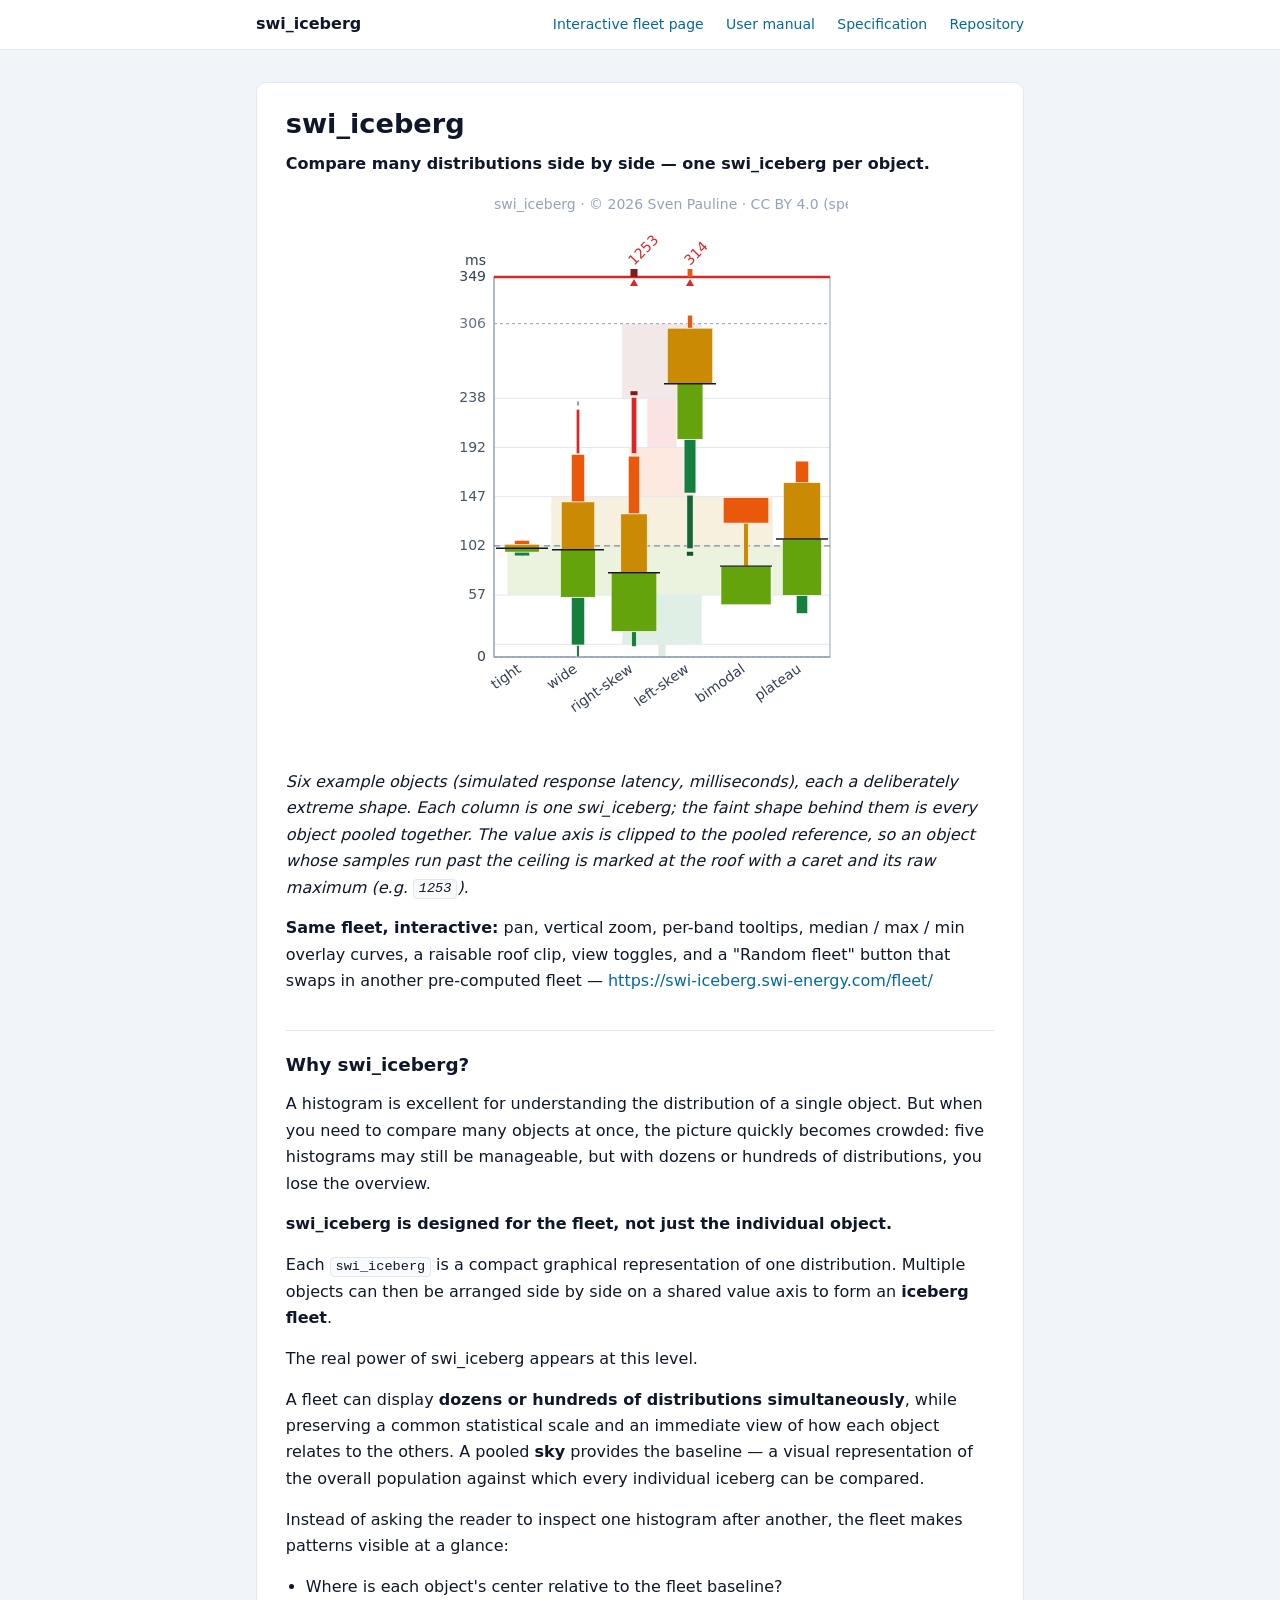
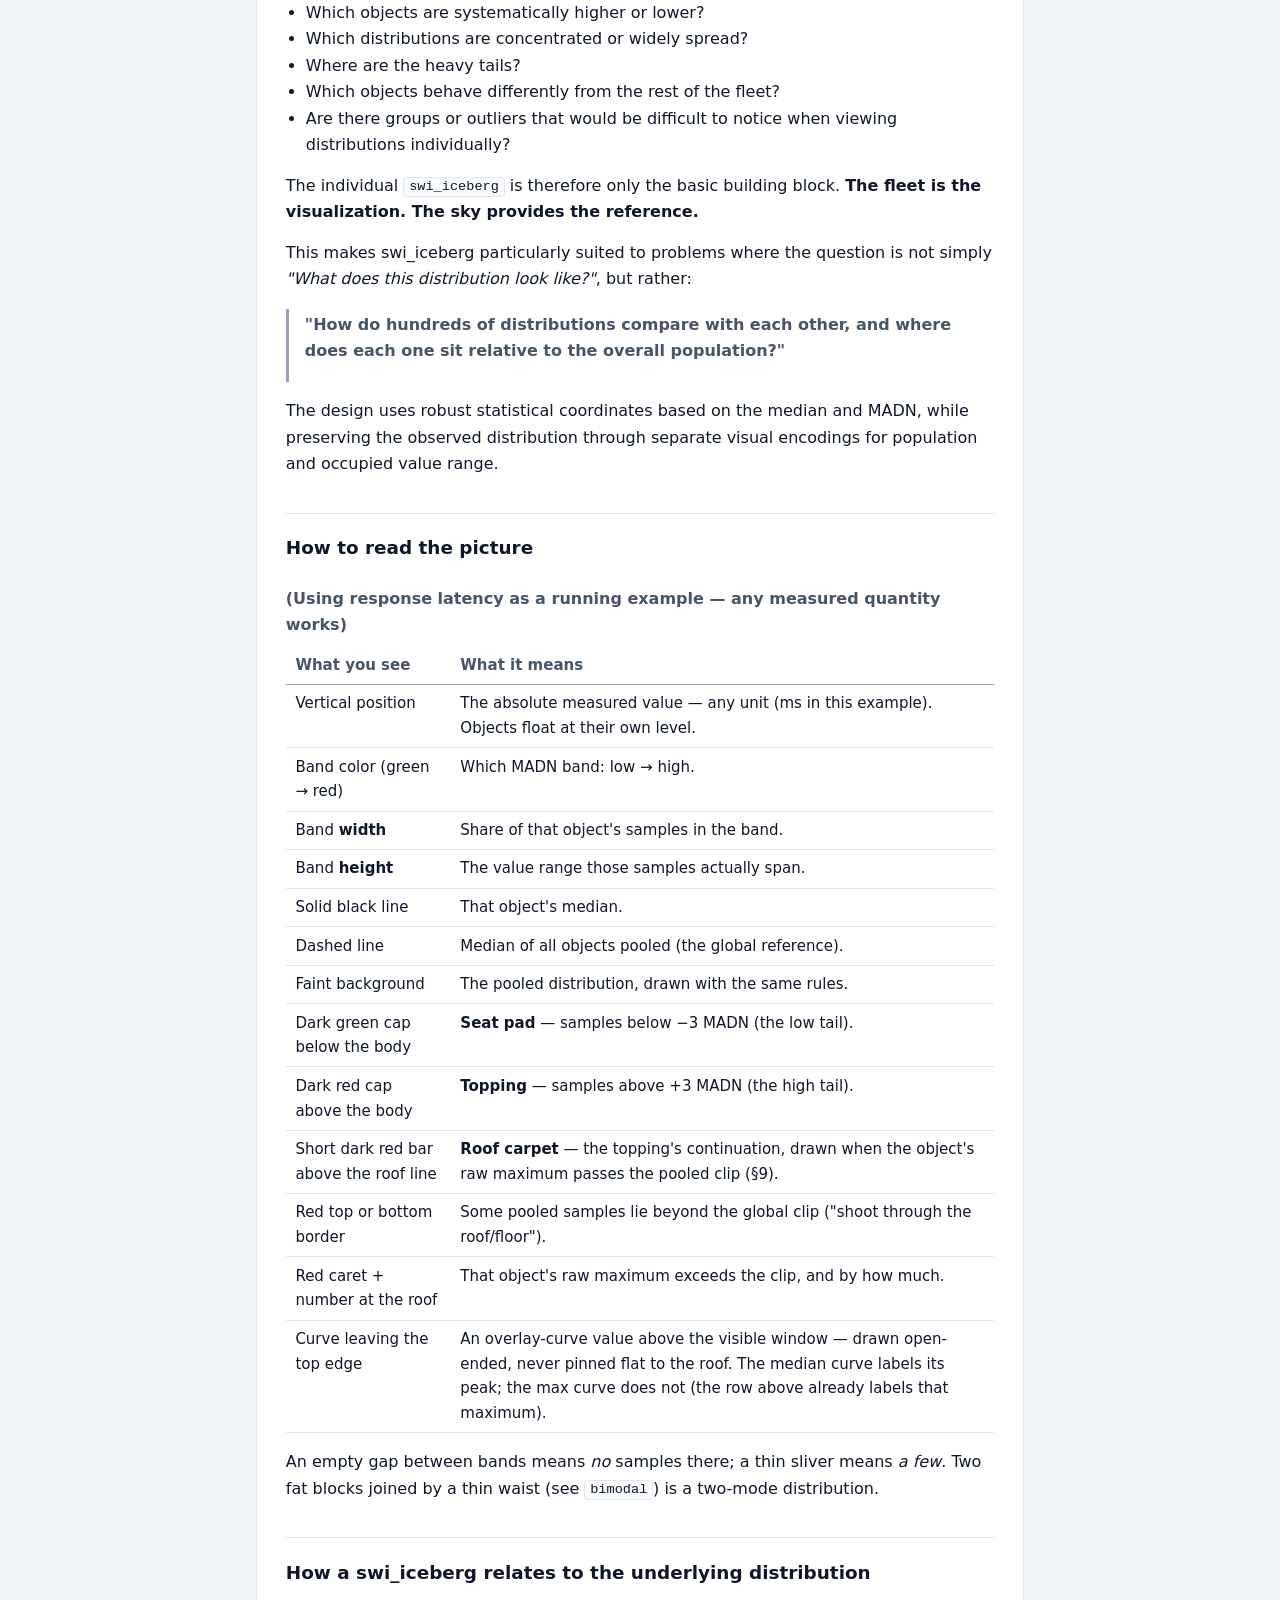
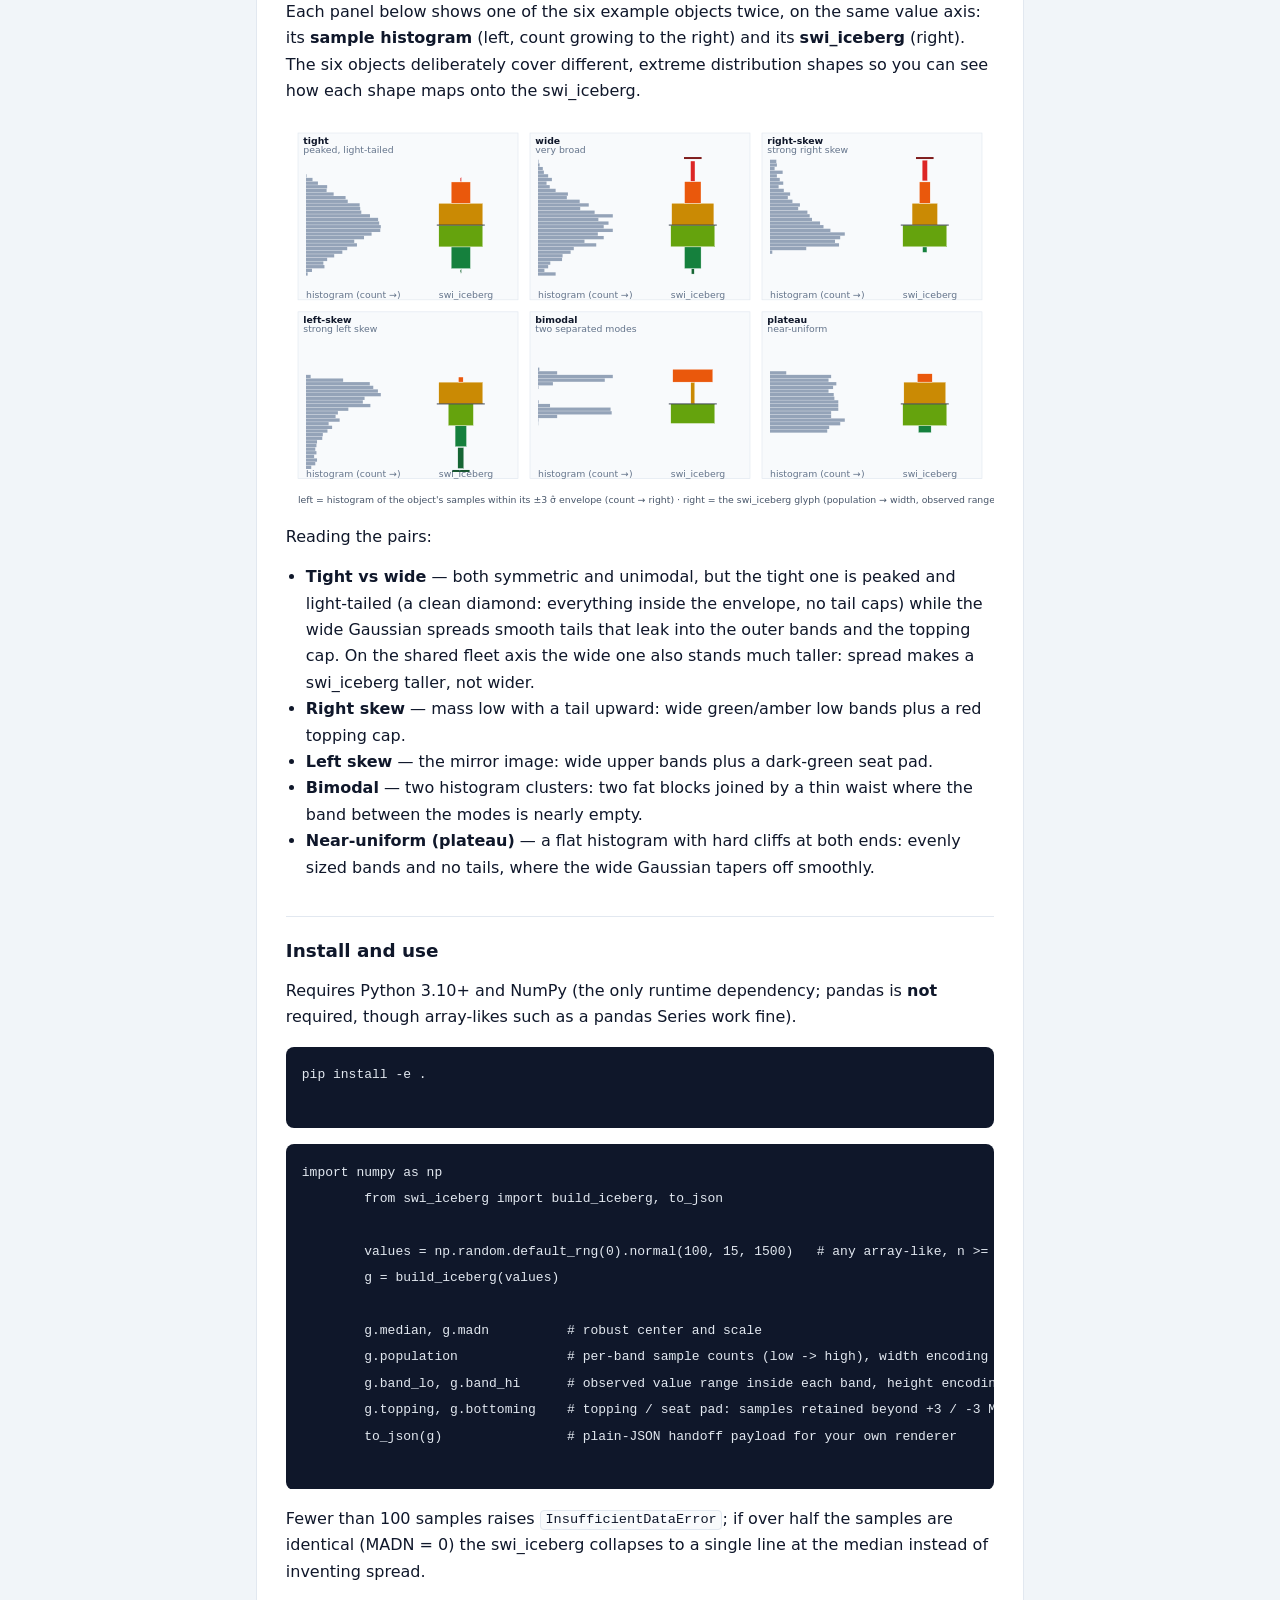
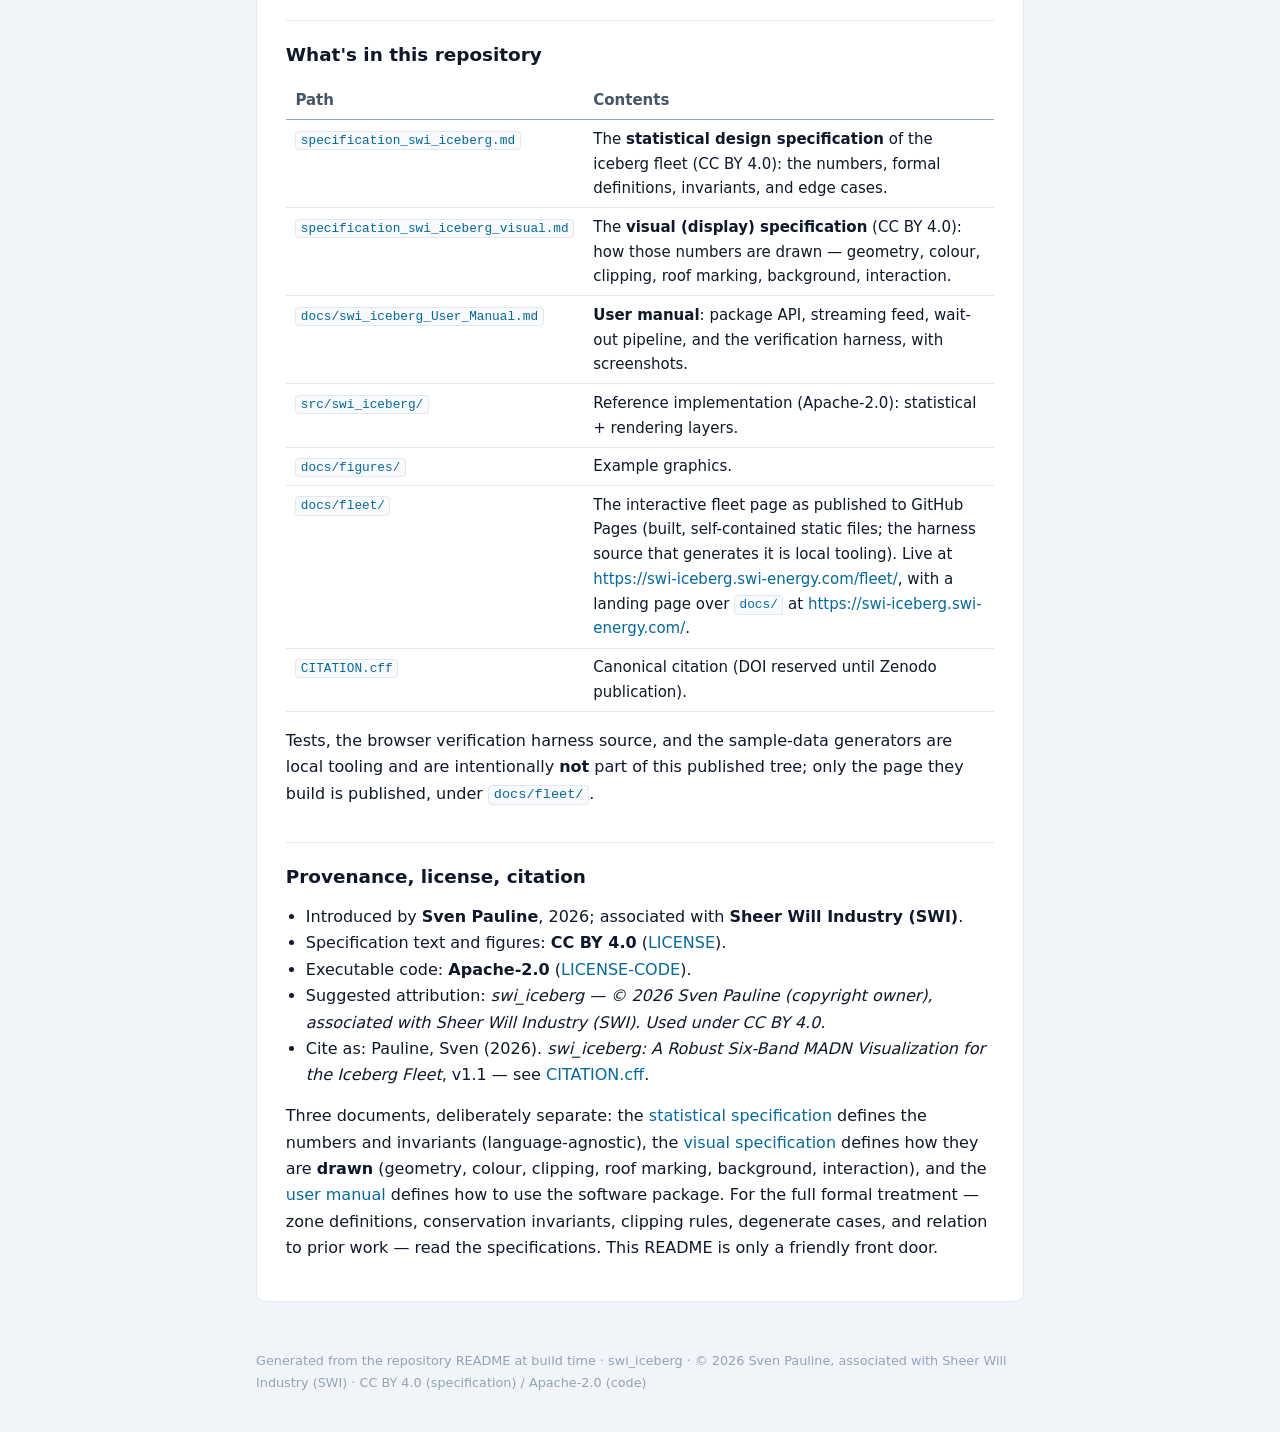
==== commit 5fdac584: "Display model v1.1.1: terminology, curve rules, legibility, version axis Squashed follow-up to the v" ====
--- a/docs/index.html
+++ b/docs/index.html
@@ -166,11 +166,15 @@
       <article class="readme">
         <h1>swi_iceberg</h1>
         <p><strong>Compare many distributions side by side — one swi_iceberg per object.</strong></p>
-        <p><img src="figures/swi_iceberg_example.svg" alt="swi_iceberg example: twelve objects"></p>
-        <p><em>Twelve example objects (simulated response latency, milliseconds). Each column is
-        one swi_iceberg; the faint shape behind them is every object pooled together.</em></p>
-        <p><strong>Same fleet, interactive:</strong> pan, vertical zoom, per-band tooltips, view toggles,
-        and a &quot;Random fleet&quot; button that swaps in another pre-computed fleet —
+        <p><img src="figures/swi_iceberg_example.svg" alt="swi_iceberg example: six objects"></p>
+        <p><em>Six example objects (simulated response latency, milliseconds), each a deliberately
+        extreme shape. Each column is one swi_iceberg; the faint shape behind them is every object
+        pooled together. The value axis is clipped to the pooled reference, so an object whose
+        samples run past the ceiling is marked at the roof with a caret and its raw maximum
+        (e.g. <code>1253</code>).</em></p>
+        <p><strong>Same fleet, interactive:</strong> pan, vertical zoom, per-band tooltips, median / max / min
+        overlay curves, a raisable roof clip, view toggles, and a &quot;Random fleet&quot; button that swaps
+        in another pre-computed fleet —
         <a href="https://swi-iceberg.swi-energy.com/fleet/">https://swi-iceberg.swi-energy.com/fleet/</a></p>
         <hr>
         <h2>Why swi_iceberg?</h2>
@@ -195,7 +199,7 @@
         </blockquote>
         <p>The design uses robust statistical coordinates based on the median and MADN, while preserving the observed distribution through separate visual encodings for population and occupied value range.</p>
         <h2>How to read the picture</h2>
-        <h3>(Using communication devices&#39; latency as an example)</h3>
+        <h3>(Using response latency as a running example — any measured quantity works)</h3>
         <table>
         <thead>
         <tr>
@@ -205,7 +209,7 @@
         </thead>
         <tbody><tr>
         <td>Vertical position</td>
-        <td>Absolute value (ms). Objects float at their own level.</td>
+        <td>The absolute measured value — any unit (ms in this example). Objects float at their own level.</td>
         </tr>
         <tr>
         <td>Band color (green → red)</td>
@@ -232,33 +236,52 @@
         <td>The pooled distribution, drawn with the same rules.</td>
         </tr>
         <tr>
-        <td>Dark green / dark red caps</td>
-        <td>Bottoming / topping — samples beyond ∓3 / +3 MADN.</td>
+        <td>Dark green cap below the body</td>
+        <td><strong>Seat pad</strong> — samples below −3 MADN (the low tail).</td>
+        </tr>
+        <tr>
+        <td>Dark red cap above the body</td>
+        <td><strong>Topping</strong> — samples above +3 MADN (the high tail).</td>
+        </tr>
+        <tr>
+        <td>Short dark red bar above the roof line</td>
+        <td><strong>Roof carpet</strong> — the topping&#39;s continuation, drawn when the object&#39;s raw maximum passes the pooled clip (§9).</td>
         </tr>
         <tr>
         <td>Red top or bottom border</td>
         <td>Some pooled samples lie beyond the global clip (&quot;shoot through the roof/floor&quot;).</td>
         </tr>
+        <tr>
+        <td>Red caret + number at the roof</td>
+        <td>That object&#39;s raw maximum exceeds the clip, and by how much.</td>
+        </tr>
+        <tr>
+        <td>Curve leaving the top edge</td>
+        <td>An overlay-curve value above the visible window — drawn open-ended, never pinned flat to the roof. The median curve labels its peak; the max curve does not (the row above already labels that maximum).</td>
+        </tr>
         </tbody></table>
         <p>An empty gap between bands means <em>no</em> samples there; a thin sliver means <em>a few</em>.
-        Two fat bands with a gap between them (see <code>bimodal</code>) is a two-mode distribution.</p>
+        Two fat blocks joined by a thin waist (see <code>bimodal</code>) is a two-mode distribution.</p>
         <h2>How a swi_iceberg relates to the underlying distribution</h2>
-        <p>Each panel below shows one of the twelve example objects twice, on the same value
+        <p>Each panel below shows one of the six example objects twice, on the same value
         axis: its <strong>sample histogram</strong> (left, count growing to the right) and its
-        <strong>swi_iceberg</strong> (right). The twelve objects deliberately cover different
+        <strong>swi_iceberg</strong> (right). The six objects deliberately cover different, extreme
         distribution shapes so you can see how each shape maps onto the swi_iceberg.</p>
-        <p><img src="figures/swi_iceberg_vs_distribution.svg" alt="swi_iceberg vs the underlying distribution for twelve example objects"></p>
+        <p><img src="figures/swi_iceberg_vs_distribution.svg" alt="swi_iceberg vs the underlying distribution for six example objects"></p>
         <p>Reading the pairs:</p>
         <ul>
-        <li><strong>Normal (tight / reference / wide)</strong> — a bell histogram becomes a symmetric swi_iceberg
-        whose middle bands are widest; a larger σ makes the swi_iceberg taller, not wider.</li>
+        <li><strong>Tight vs wide</strong> — both symmetric and unimodal, but the tight one is peaked and
+        light-tailed (a clean diamond: everything inside the envelope, no tail caps) while the
+        wide Gaussian spreads smooth tails that leak into the outer bands and the topping cap.
+        On the shared fleet axis the wide one also stands much taller: spread makes a
+        swi_iceberg taller, not wider.</li>
         <li><strong>Right skew</strong> — mass low with a tail upward: wide green/amber low bands plus a
         red topping cap.</li>
-        <li><strong>Left skew</strong> — the mirror image: wide upper bands plus a dark-green bottoming cap.</li>
-        <li><strong>Long tail</strong> — a tight bell with a thin far tail: a compact body plus a topping cap.</li>
-        <li><strong>Bimodal</strong> — two histogram clusters: two fat bands separated by an empty gap.</li>
-        <li><strong>Near-uniform (plateau)</strong> — a flat histogram: two similarly wide middle bands and
-        thin outer bands.</li>
+        <li><strong>Left skew</strong> — the mirror image: wide upper bands plus a dark-green seat pad.</li>
+        <li><strong>Bimodal</strong> — two histogram clusters: two fat blocks joined by a thin waist where the
+        band between the modes is nearly empty.</li>
+        <li><strong>Near-uniform (plateau)</strong> — a flat histogram with hard cliffs at both ends: evenly
+        sized bands and no tails, where the wide Gaussian tapers off smoothly.</li>
         </ul>
         <h2>Install and use</h2>
         <p>Requires Python 3.10+ and NumPy (the only runtime dependency; pandas is <strong>not</strong>
@@ -274,7 +297,7 @@
         g.median, g.madn          # robust center and scale
         g.population              # per-band sample counts (low -&gt; high), width encoding
         g.band_lo, g.band_hi      # observed value range inside each band, height encoding
-        g.topping, g.bottoming    # retained samples beyond +3 / -3 MADN
+        g.topping, g.bottoming    # topping / seat pad: samples retained beyond +3 / -3 MADN
         to_json(g)                # plain-JSON handoff payload for your own renderer
         </code></pre>
         <p>Fewer than 100 samples raises <code>InsufficientDataError</code>; if over half the samples are
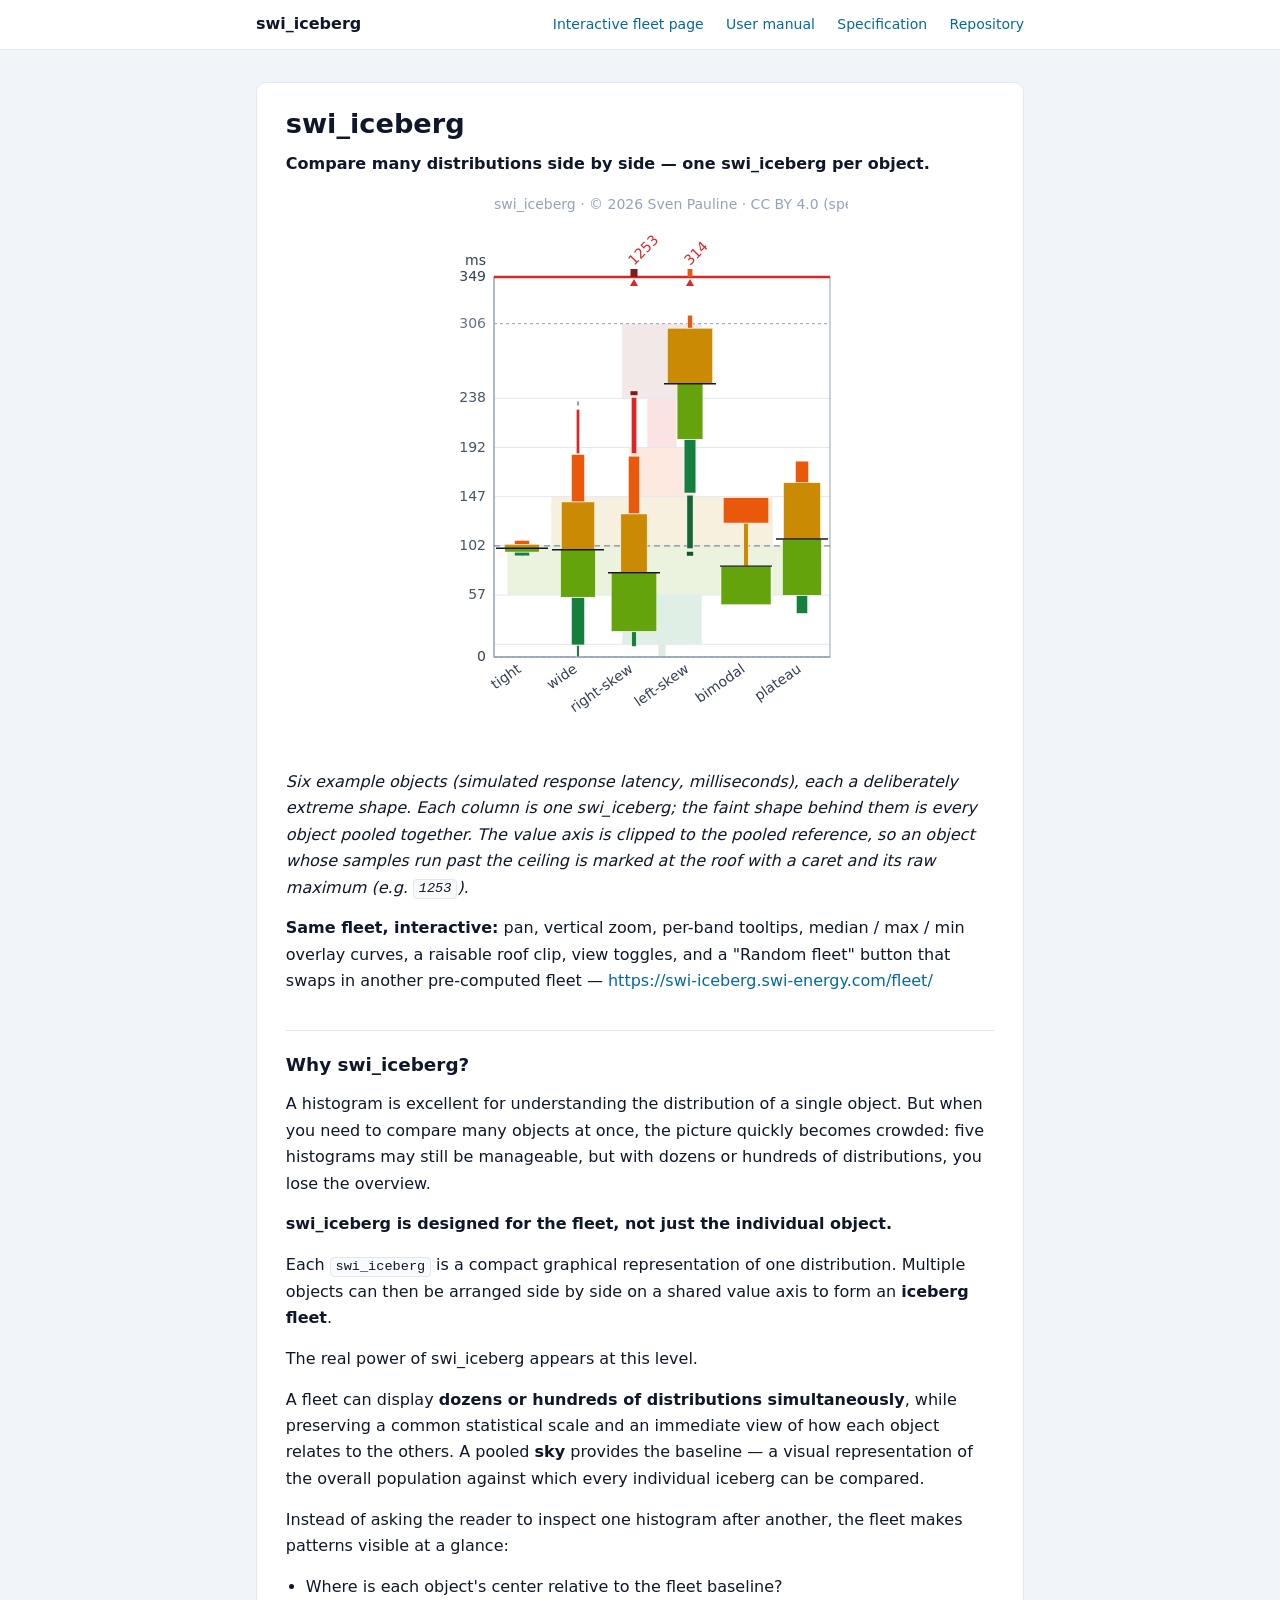
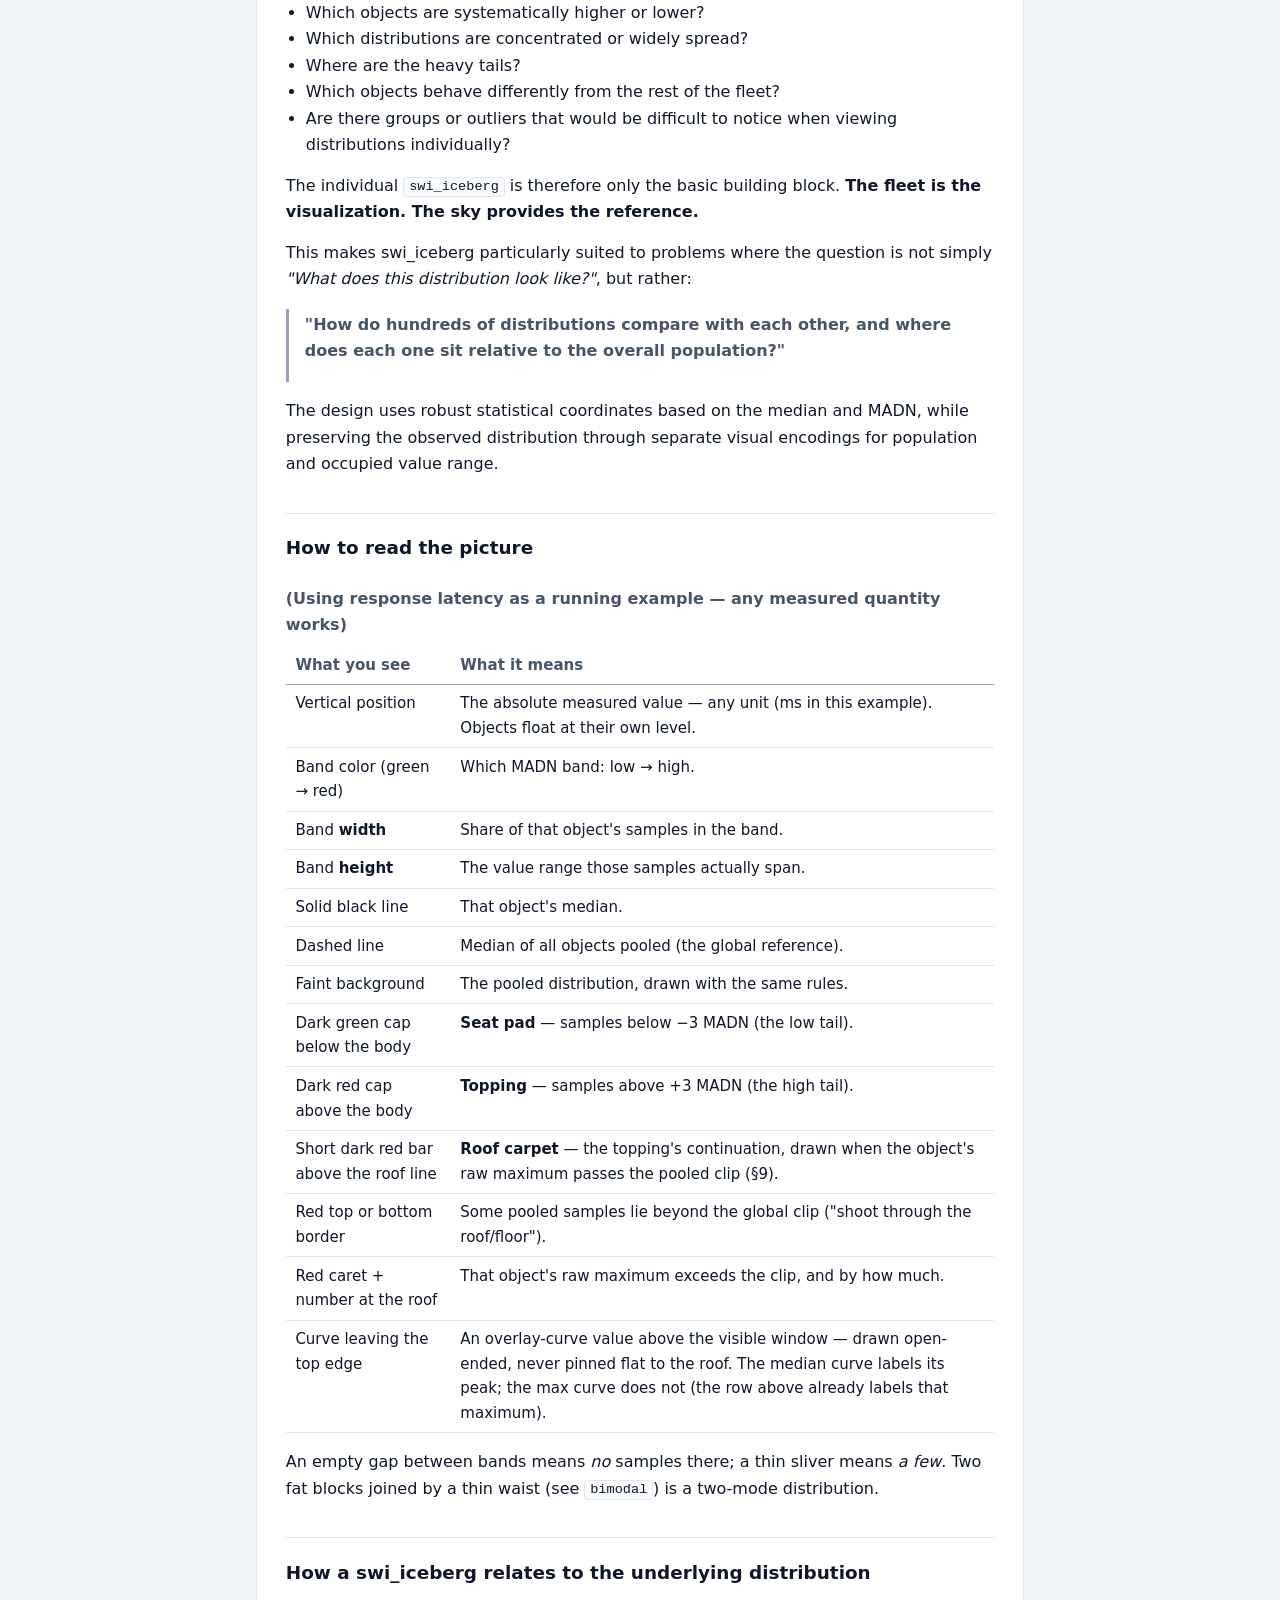
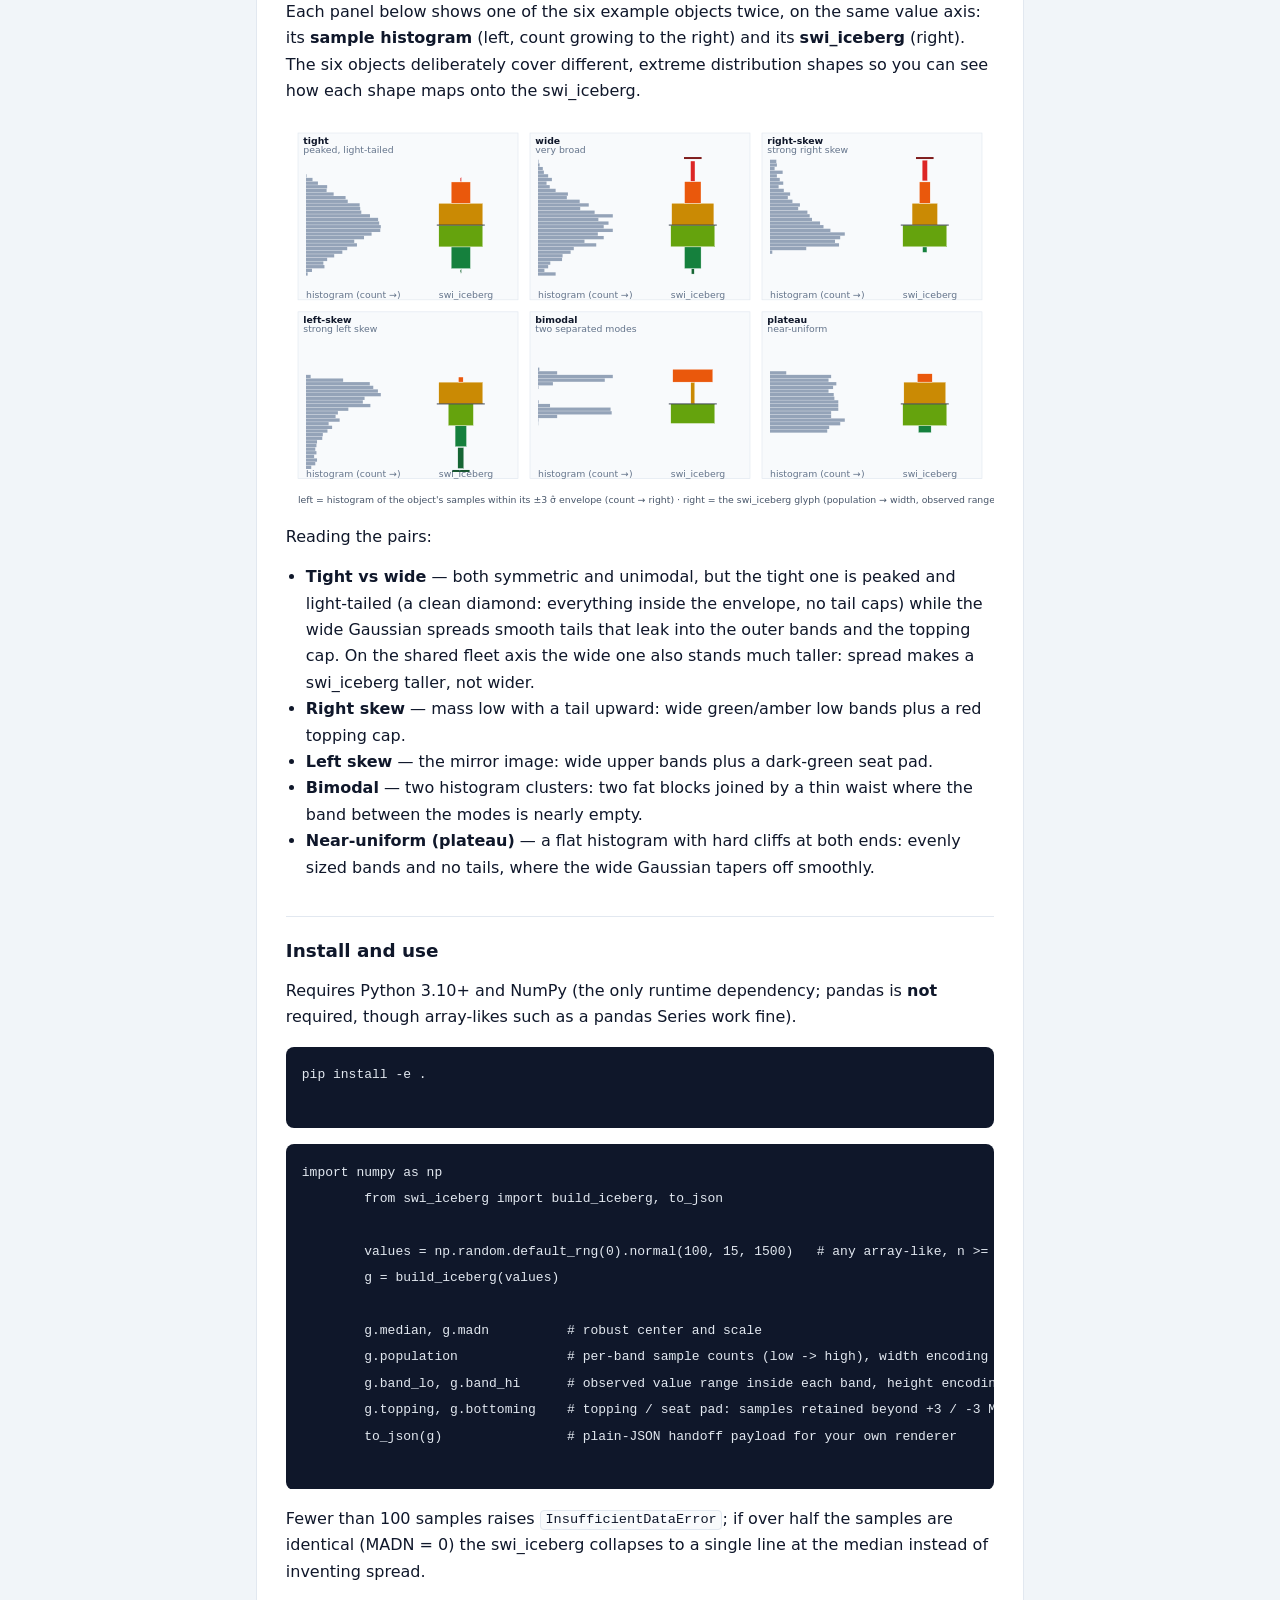
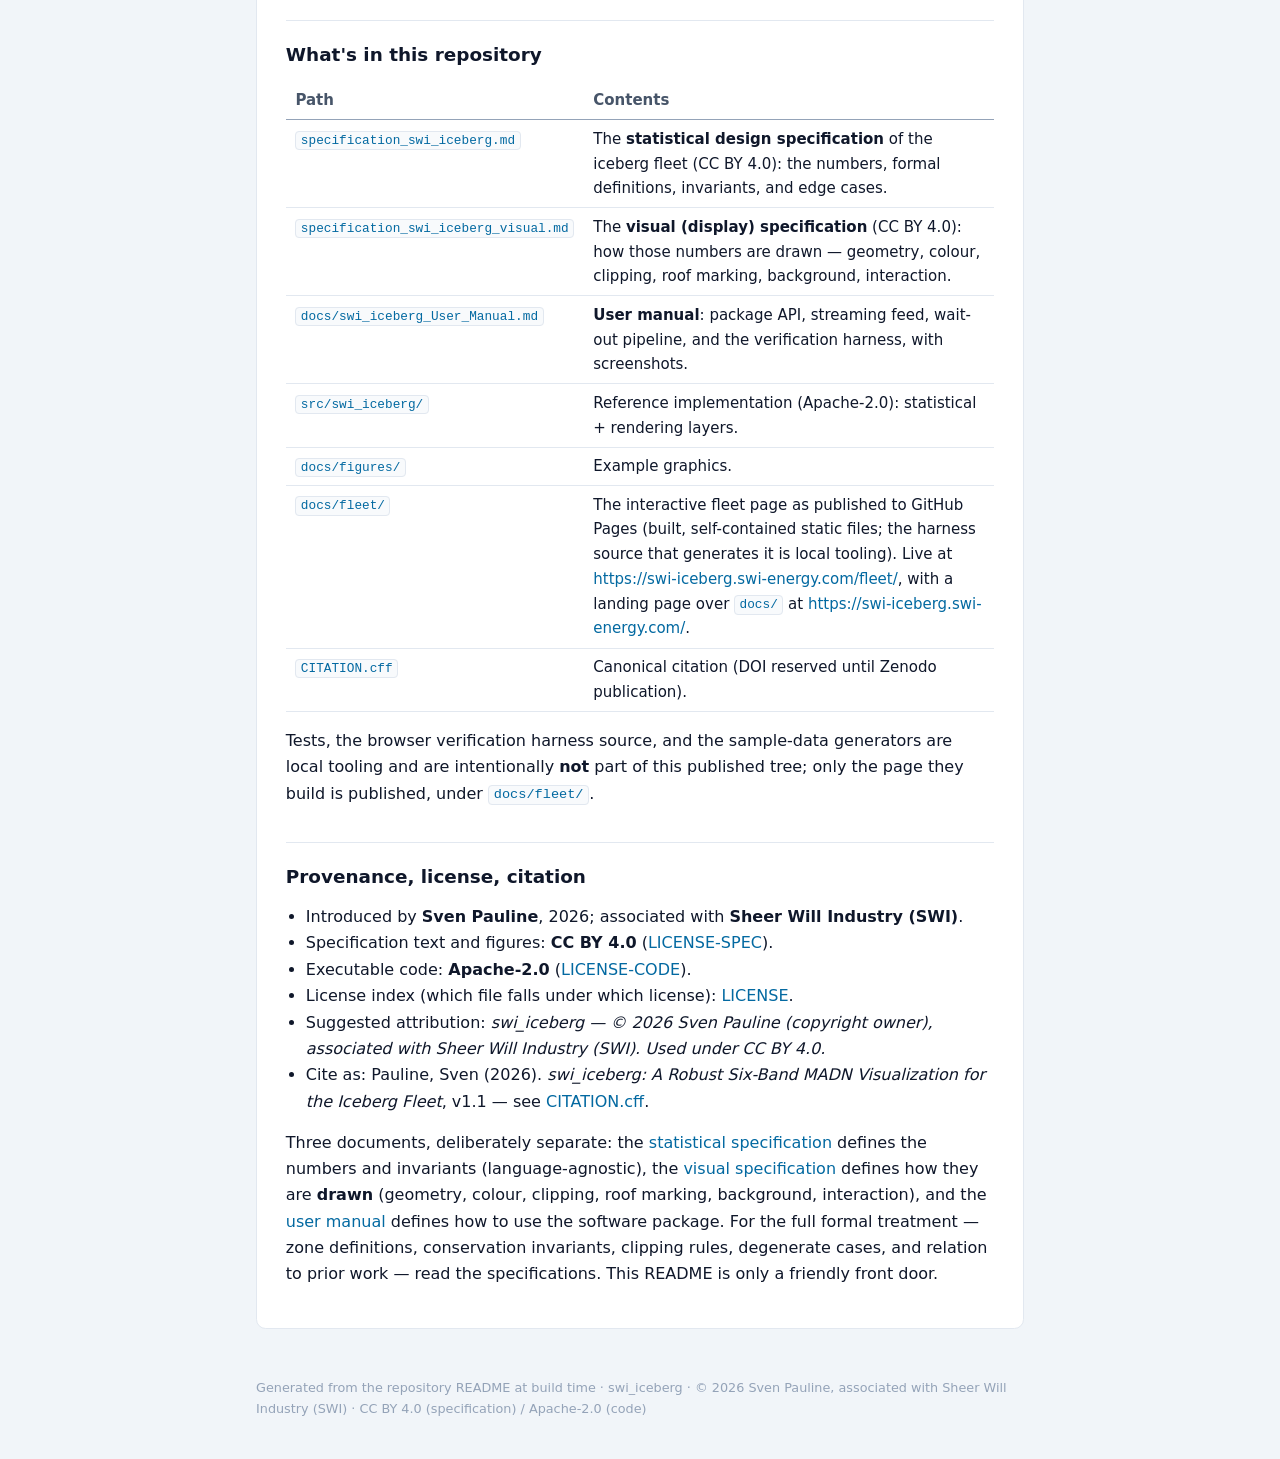
==== commit cb0a5994: "LICENSE: split into an SPDX index + LICENSE-SPEC (human-readable CC BY 4.0) GitHub's About sidebar s" ====
--- a/docs/index.html
+++ b/docs/index.html
@@ -346,8 +346,9 @@
         <h2>Provenance, license, citation</h2>
         <ul>
         <li>Introduced by <strong>Sven Pauline</strong>, 2026; associated with <strong>Sheer Will Industry (SWI)</strong>.</li>
-        <li>Specification text and figures: <strong>CC BY 4.0</strong> (<a href="https://github.com/2makeitwork/swi_cake/blob/main/LICENSE">LICENSE</a>).</li>
+        <li>Specification text and figures: <strong>CC BY 4.0</strong> (<a href="https://github.com/2makeitwork/swi_cake/blob/main/LICENSE-SPEC">LICENSE-SPEC</a>).</li>
         <li>Executable code: <strong>Apache-2.0</strong> (<a href="https://github.com/2makeitwork/swi_cake/blob/main/LICENSE-CODE">LICENSE-CODE</a>).</li>
+        <li>License index (which file falls under which license): <a href="https://github.com/2makeitwork/swi_cake/blob/main/LICENSE">LICENSE</a>.</li>
         <li>Suggested attribution: <em>swi_iceberg — © 2026 Sven Pauline (copyright owner),
         associated with Sheer Will Industry (SWI). Used under CC BY 4.0.</em></li>
         <li>Cite as: Pauline, Sven (2026). <em>swi_iceberg: A Robust Six-Band MADN Visualization
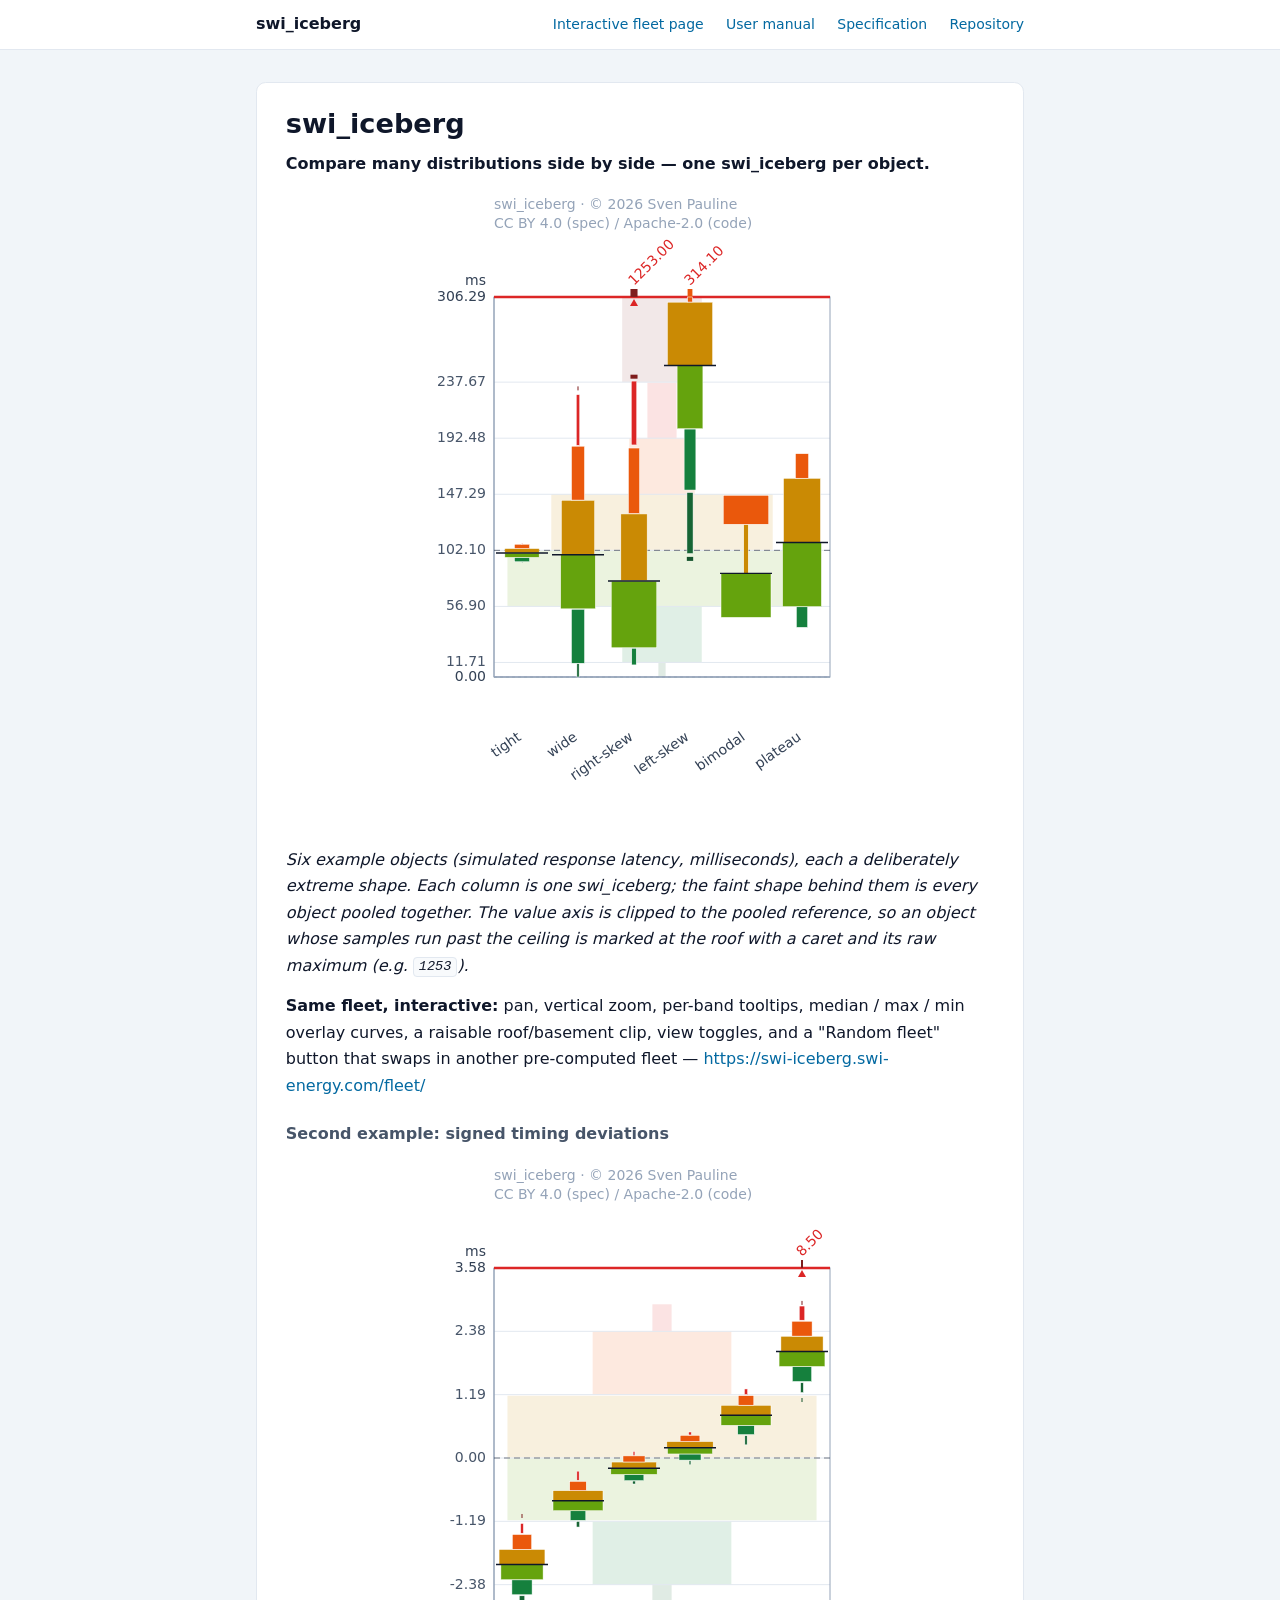
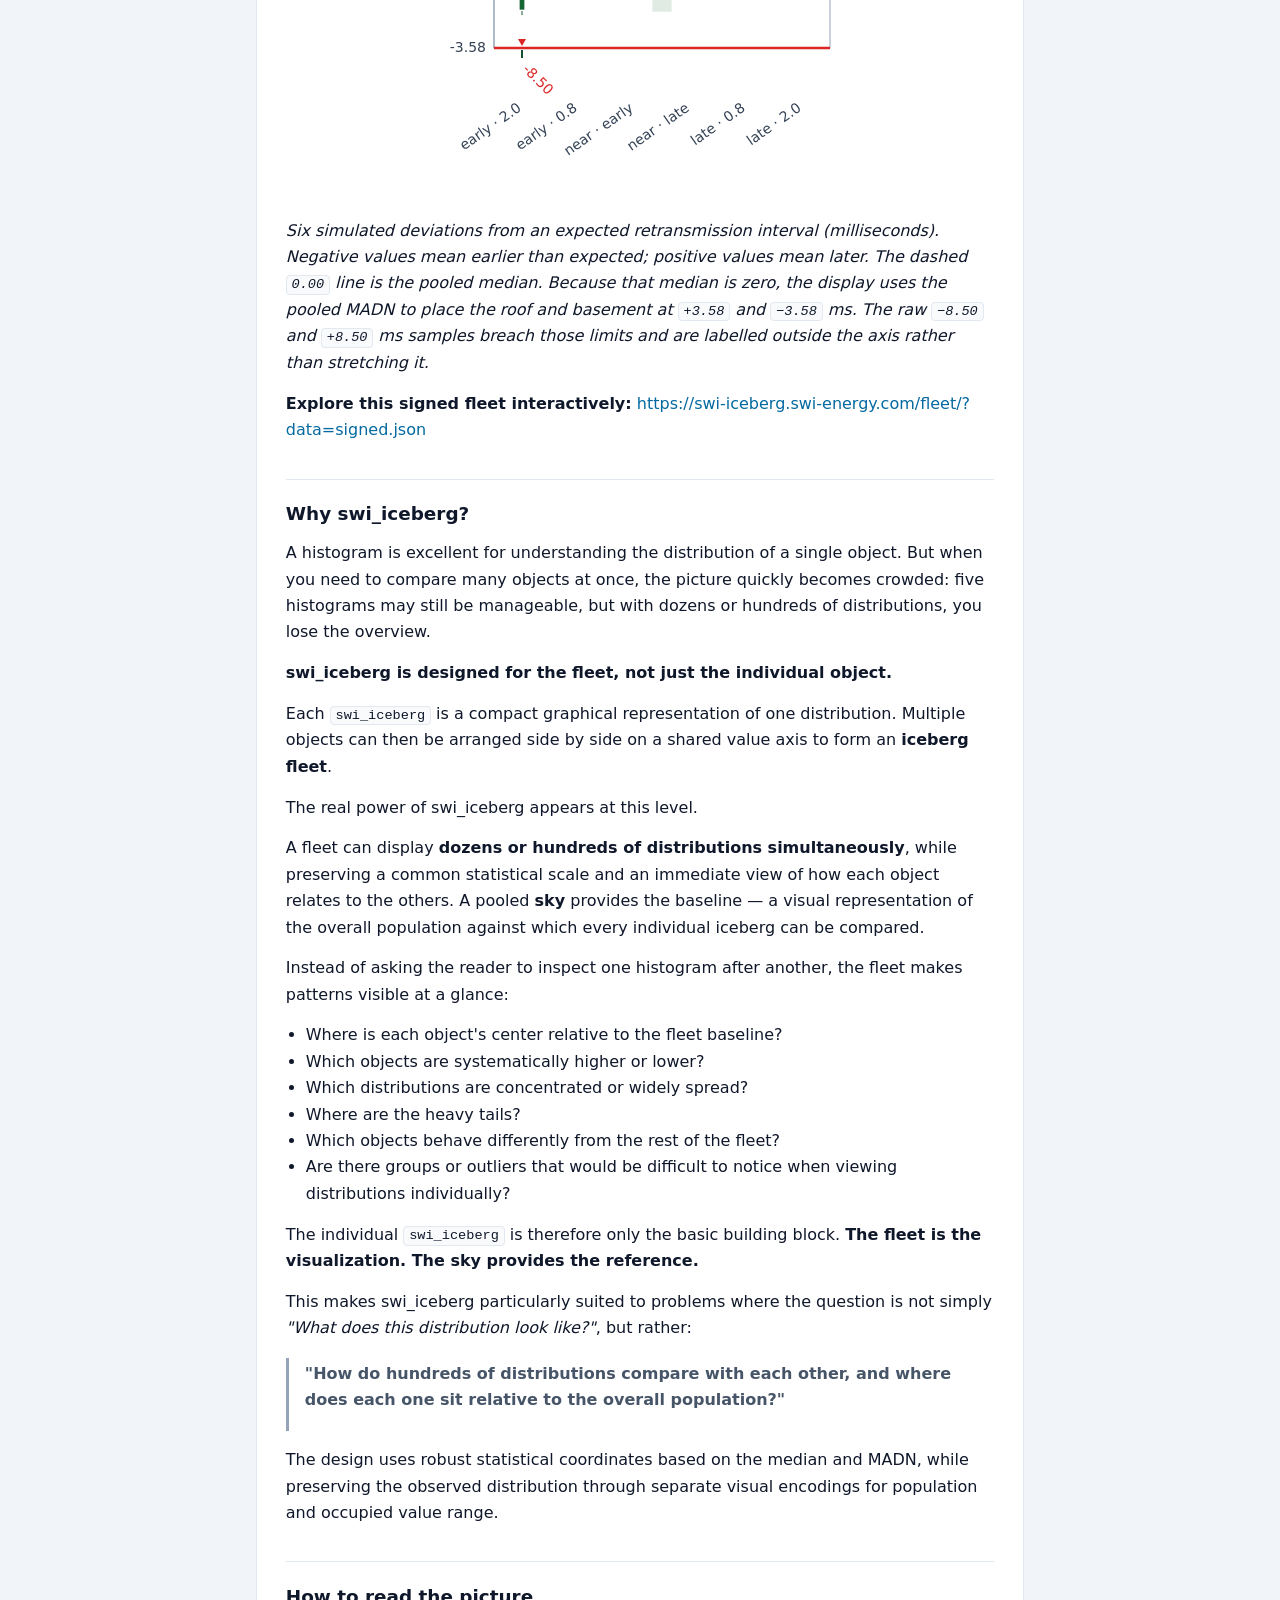
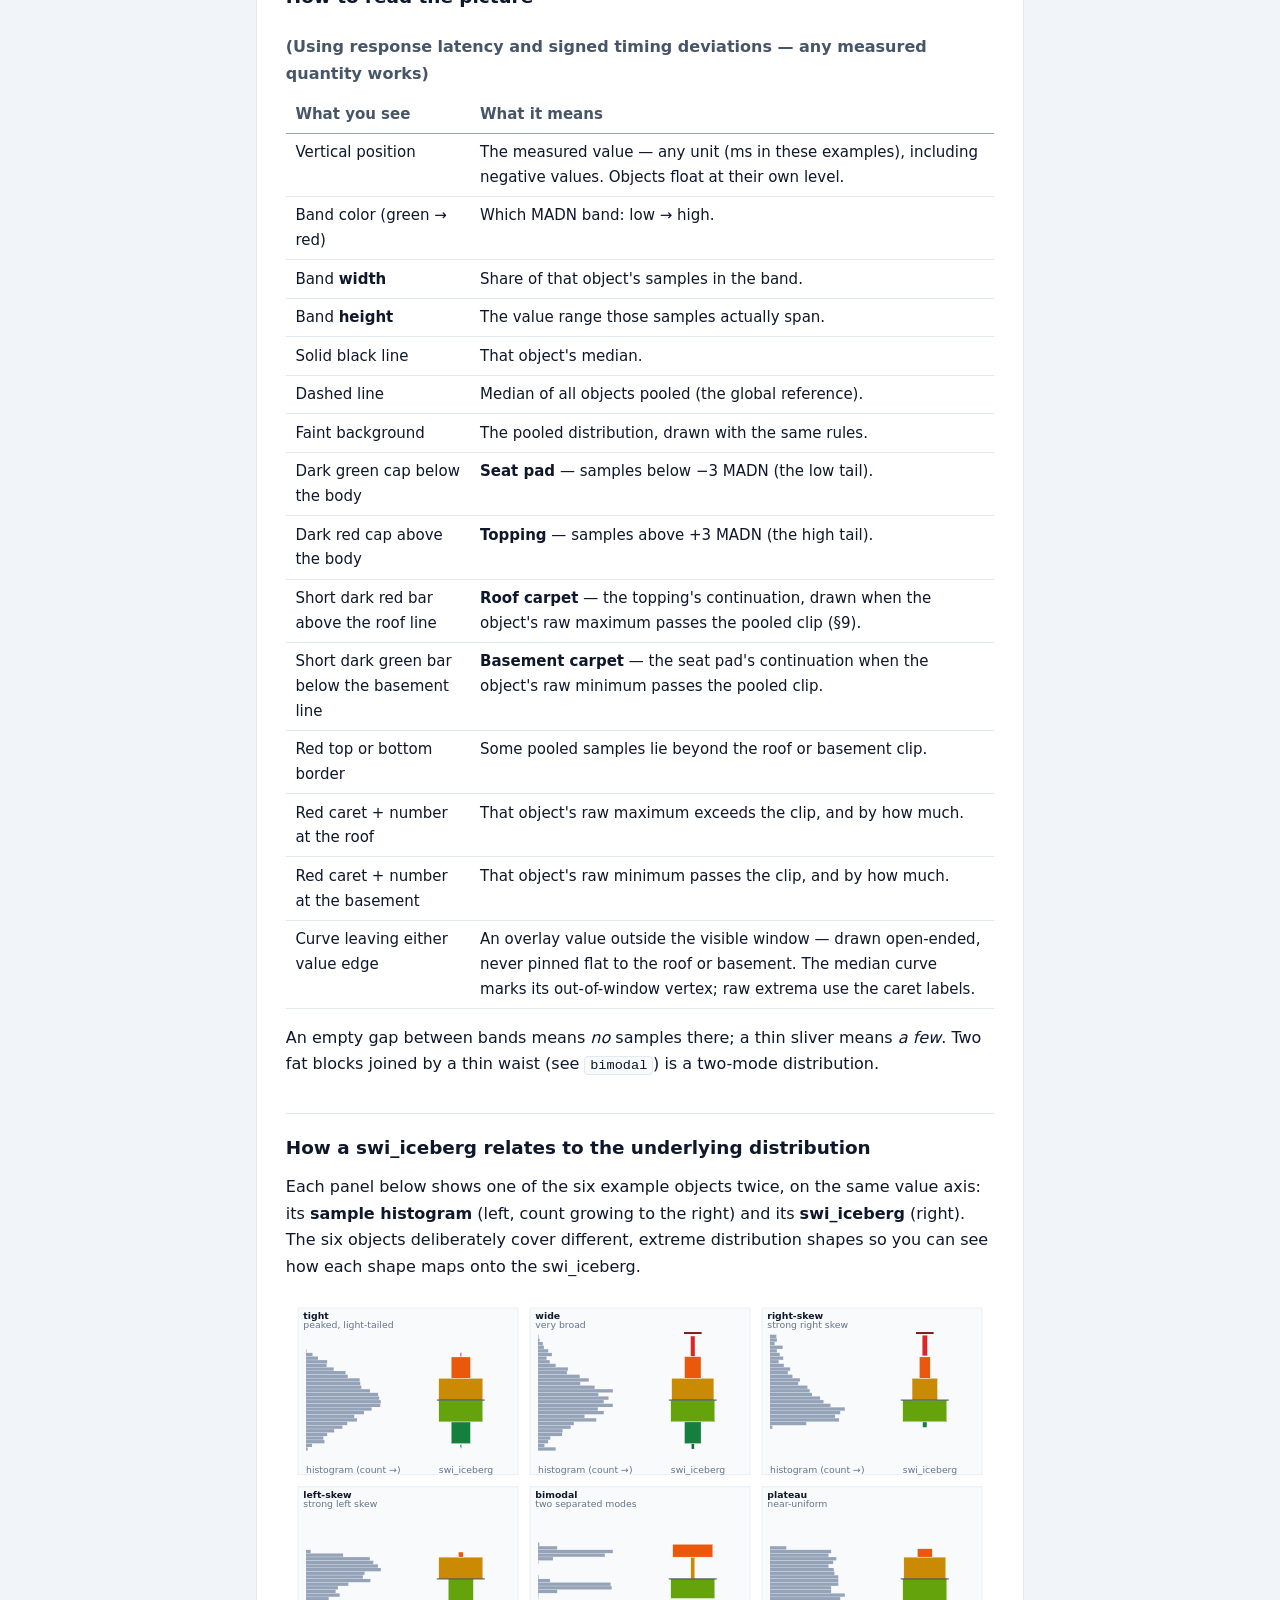
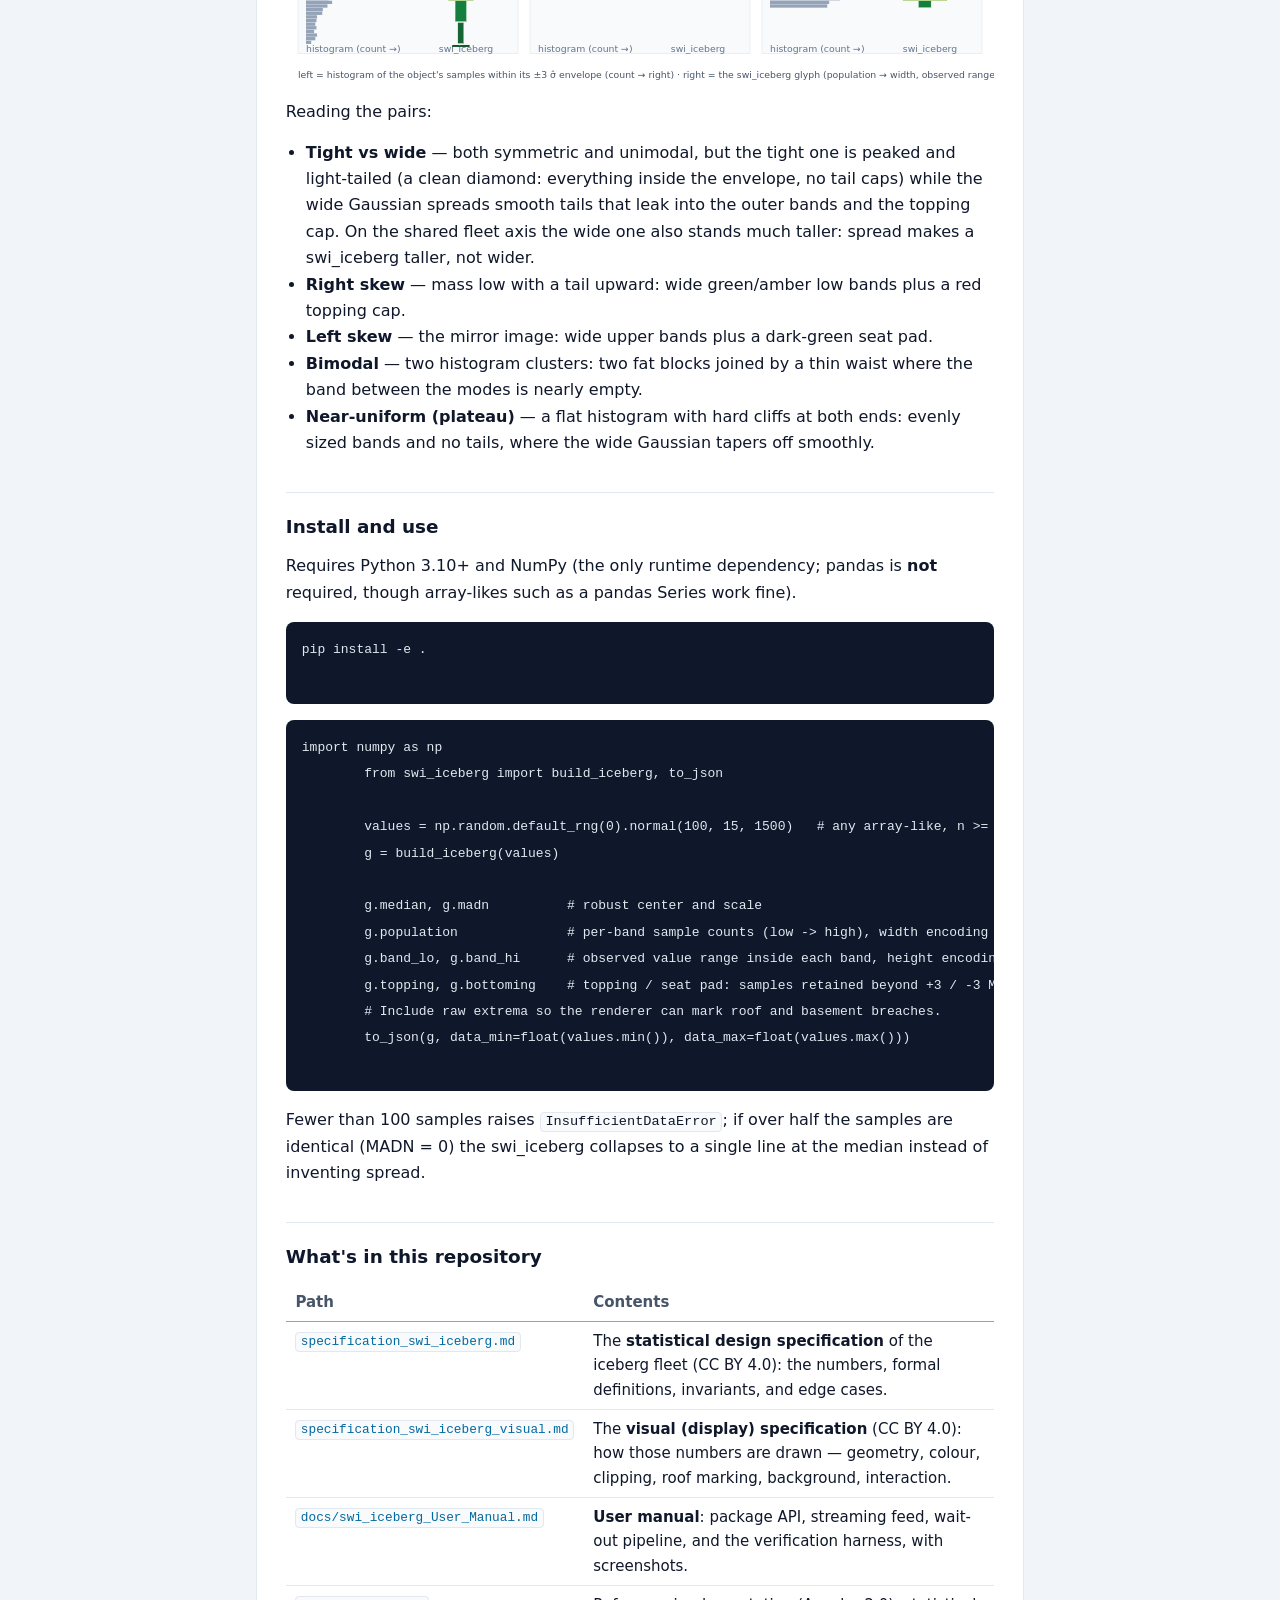
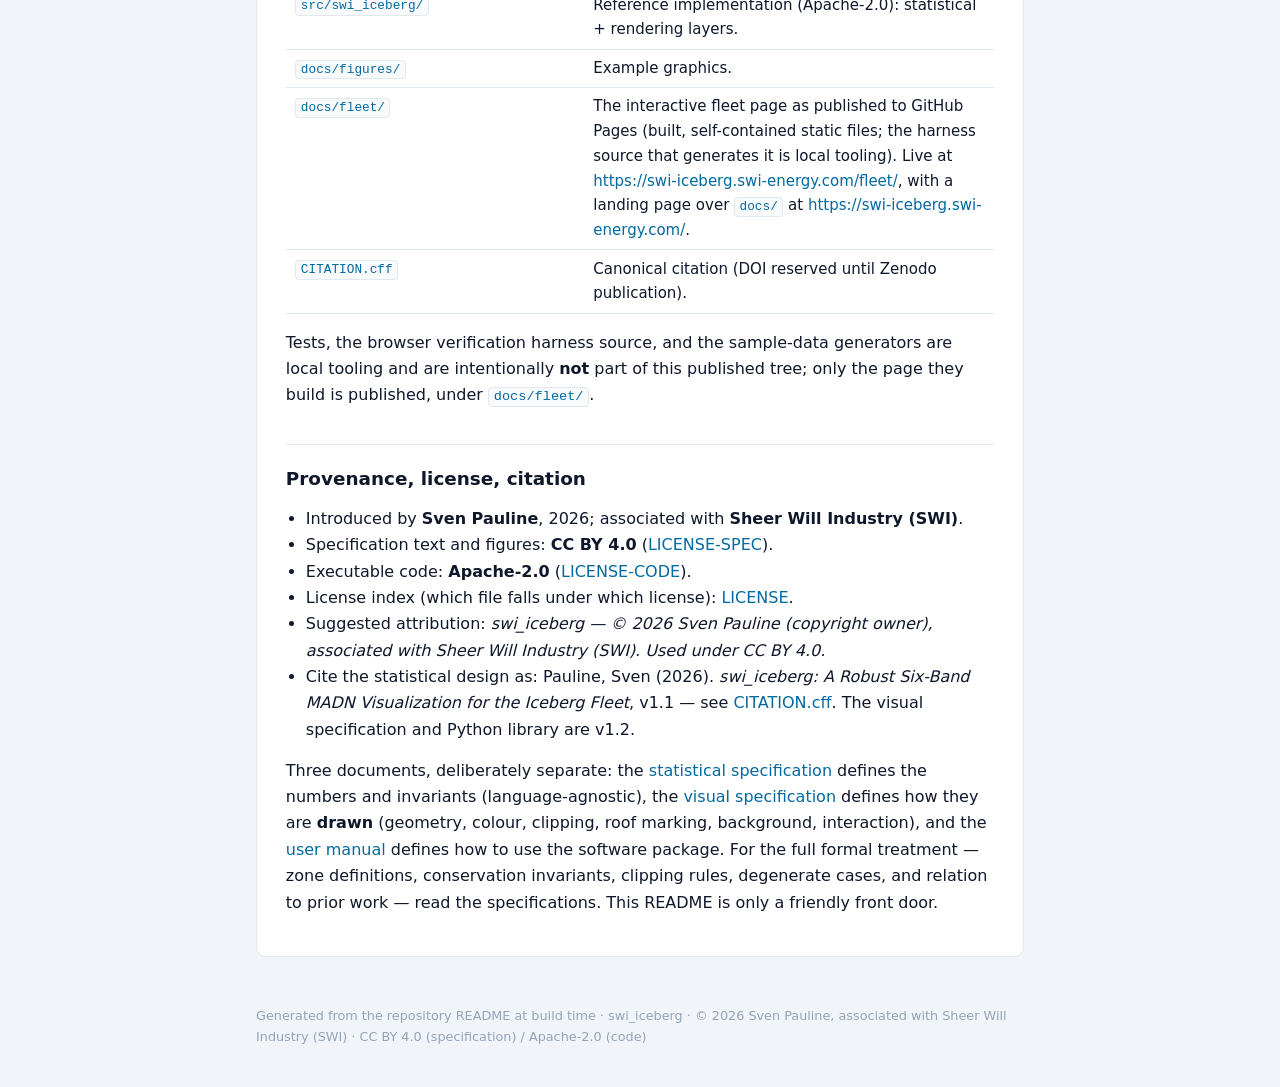
==== commit be75b9d0: "Release v1.2 visual model and signed fleet demo Mirror roof and basement clipping, label signed axes" ====
--- a/docs/index.html
+++ b/docs/index.html
@@ -173,9 +173,19 @@
         samples run past the ceiling is marked at the roof with a caret and its raw maximum
         (e.g. <code>1253</code>).</em></p>
         <p><strong>Same fleet, interactive:</strong> pan, vertical zoom, per-band tooltips, median / max / min
-        overlay curves, a raisable roof clip, view toggles, and a &quot;Random fleet&quot; button that swaps
+        overlay curves, a raisable roof/basement clip, view toggles, and a &quot;Random fleet&quot; button that swaps
         in another pre-computed fleet —
         <a href="https://swi-iceberg.swi-energy.com/fleet/">https://swi-iceberg.swi-energy.com/fleet/</a></p>
+        <h3>Second example: signed timing deviations</h3>
+        <p><img src="figures/swi_iceberg_signed_example.svg" alt="Six swi_icebergs with negative and positive timing deviations on one axis"></p>
+        <p><em>Six simulated deviations from an expected retransmission interval (milliseconds).
+        Negative values mean earlier than expected; positive values mean later. The dashed
+        <code>0.00</code> line is the pooled median. Because that median is zero, the display uses
+        the pooled MADN to place the roof and basement at <code>+3.58</code> and <code>−3.58</code> ms. The
+        raw <code>−8.50</code> and <code>+8.50</code> ms samples breach those limits and are labelled outside
+        the axis rather than stretching it.</em></p>
+        <p><strong>Explore this signed fleet interactively:</strong>
+        <a href="https://swi-iceberg.swi-energy.com/fleet/?data=signed.json">https://swi-iceberg.swi-energy.com/fleet/?data=signed.json</a></p>
         <hr>
         <h2>Why swi_iceberg?</h2>
         <p>A histogram is excellent for understanding the distribution of a single object. But when you need to compare many objects at once, the picture quickly becomes crowded: five histograms may still be manageable, but with dozens or hundreds of distributions, you lose the overview.</p>
@@ -199,7 +209,7 @@
         </blockquote>
         <p>The design uses robust statistical coordinates based on the median and MADN, while preserving the observed distribution through separate visual encodings for population and occupied value range.</p>
         <h2>How to read the picture</h2>
-        <h3>(Using response latency as a running example — any measured quantity works)</h3>
+        <h3>(Using response latency and signed timing deviations — any measured quantity works)</h3>
         <table>
         <thead>
         <tr>
@@ -209,7 +219,7 @@
         </thead>
         <tbody><tr>
         <td>Vertical position</td>
-        <td>The absolute measured value — any unit (ms in this example). Objects float at their own level.</td>
+        <td>The measured value — any unit (ms in these examples), including negative values. Objects float at their own level.</td>
         </tr>
         <tr>
         <td>Band color (green → red)</td>
@@ -248,16 +258,24 @@
         <td><strong>Roof carpet</strong> — the topping&#39;s continuation, drawn when the object&#39;s raw maximum passes the pooled clip (§9).</td>
         </tr>
         <tr>
+        <td>Short dark green bar below the basement line</td>
+        <td><strong>Basement carpet</strong> — the seat pad&#39;s continuation when the object&#39;s raw minimum passes the pooled clip.</td>
+        </tr>
+        <tr>
         <td>Red top or bottom border</td>
-        <td>Some pooled samples lie beyond the global clip (&quot;shoot through the roof/floor&quot;).</td>
+        <td>Some pooled samples lie beyond the roof or basement clip.</td>
         </tr>
         <tr>
         <td>Red caret + number at the roof</td>
         <td>That object&#39;s raw maximum exceeds the clip, and by how much.</td>
         </tr>
         <tr>
-        <td>Curve leaving the top edge</td>
-        <td>An overlay-curve value above the visible window — drawn open-ended, never pinned flat to the roof. The median curve labels its peak; the max curve does not (the row above already labels that maximum).</td>
+        <td>Red caret + number at the basement</td>
+        <td>That object&#39;s raw minimum passes the clip, and by how much.</td>
+        </tr>
+        <tr>
+        <td>Curve leaving either value edge</td>
+        <td>An overlay value outside the visible window — drawn open-ended, never pinned flat to the roof or basement. The median curve marks its out-of-window vertex; raw extrema use the caret labels.</td>
         </tr>
         </tbody></table>
         <p>An empty gap between bands means <em>no</em> samples there; a thin sliver means <em>a few</em>.
@@ -298,7 +316,8 @@
         g.population              # per-band sample counts (low -&gt; high), width encoding
         g.band_lo, g.band_hi      # observed value range inside each band, height encoding
         g.topping, g.bottoming    # topping / seat pad: samples retained beyond +3 / -3 MADN
-        to_json(g)                # plain-JSON handoff payload for your own renderer
+        # Include raw extrema so the renderer can mark roof and basement breaches.
+        to_json(g, data_min=float(values.min()), data_max=float(values.max()))
         </code></pre>
         <p>Fewer than 100 samples raises <code>InsufficientDataError</code>; if over half the samples are
         identical (MADN = 0) the swi_iceberg collapses to a single line at the median instead of
@@ -351,8 +370,9 @@
         <li>License index (which file falls under which license): <a href="https://github.com/2makeitwork/swi_cake/blob/main/LICENSE">LICENSE</a>.</li>
         <li>Suggested attribution: <em>swi_iceberg — © 2026 Sven Pauline (copyright owner),
         associated with Sheer Will Industry (SWI). Used under CC BY 4.0.</em></li>
-        <li>Cite as: Pauline, Sven (2026). <em>swi_iceberg: A Robust Six-Band MADN Visualization
-        for the Iceberg Fleet</em>, v1.1 — see <a href="https://github.com/2makeitwork/swi_cake/blob/main/CITATION.cff">CITATION.cff</a>.</li>
+        <li>Cite the statistical design as: Pauline, Sven (2026). <em>swi_iceberg: A Robust
+        Six-Band MADN Visualization for the Iceberg Fleet</em>, v1.1 — see
+        <a href="https://github.com/2makeitwork/swi_cake/blob/main/CITATION.cff">CITATION.cff</a>. The visual specification and Python library are v1.2.</li>
         </ul>
         <p>Three documents, deliberately separate: the
         <a href="https://github.com/2makeitwork/swi_cake/blob/main/specification_swi_iceberg.md">statistical specification</a> defines the numbers and
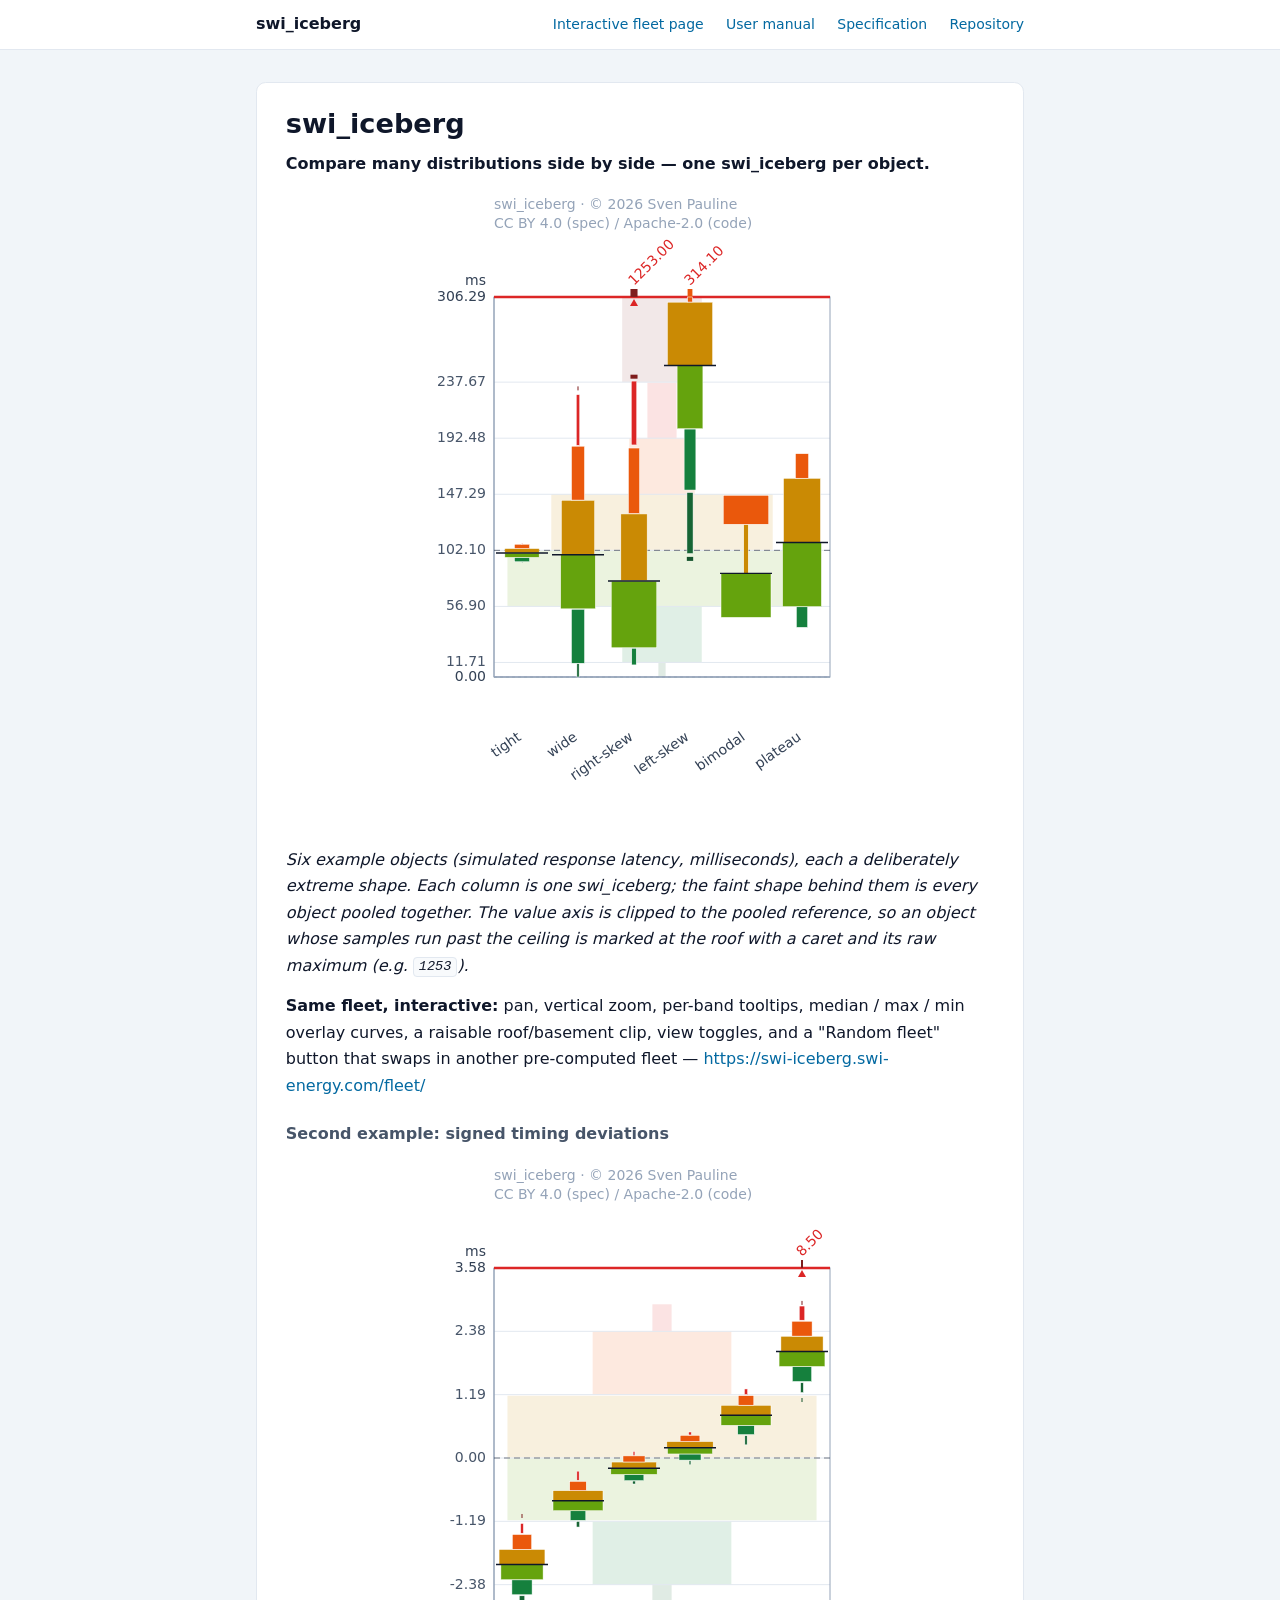
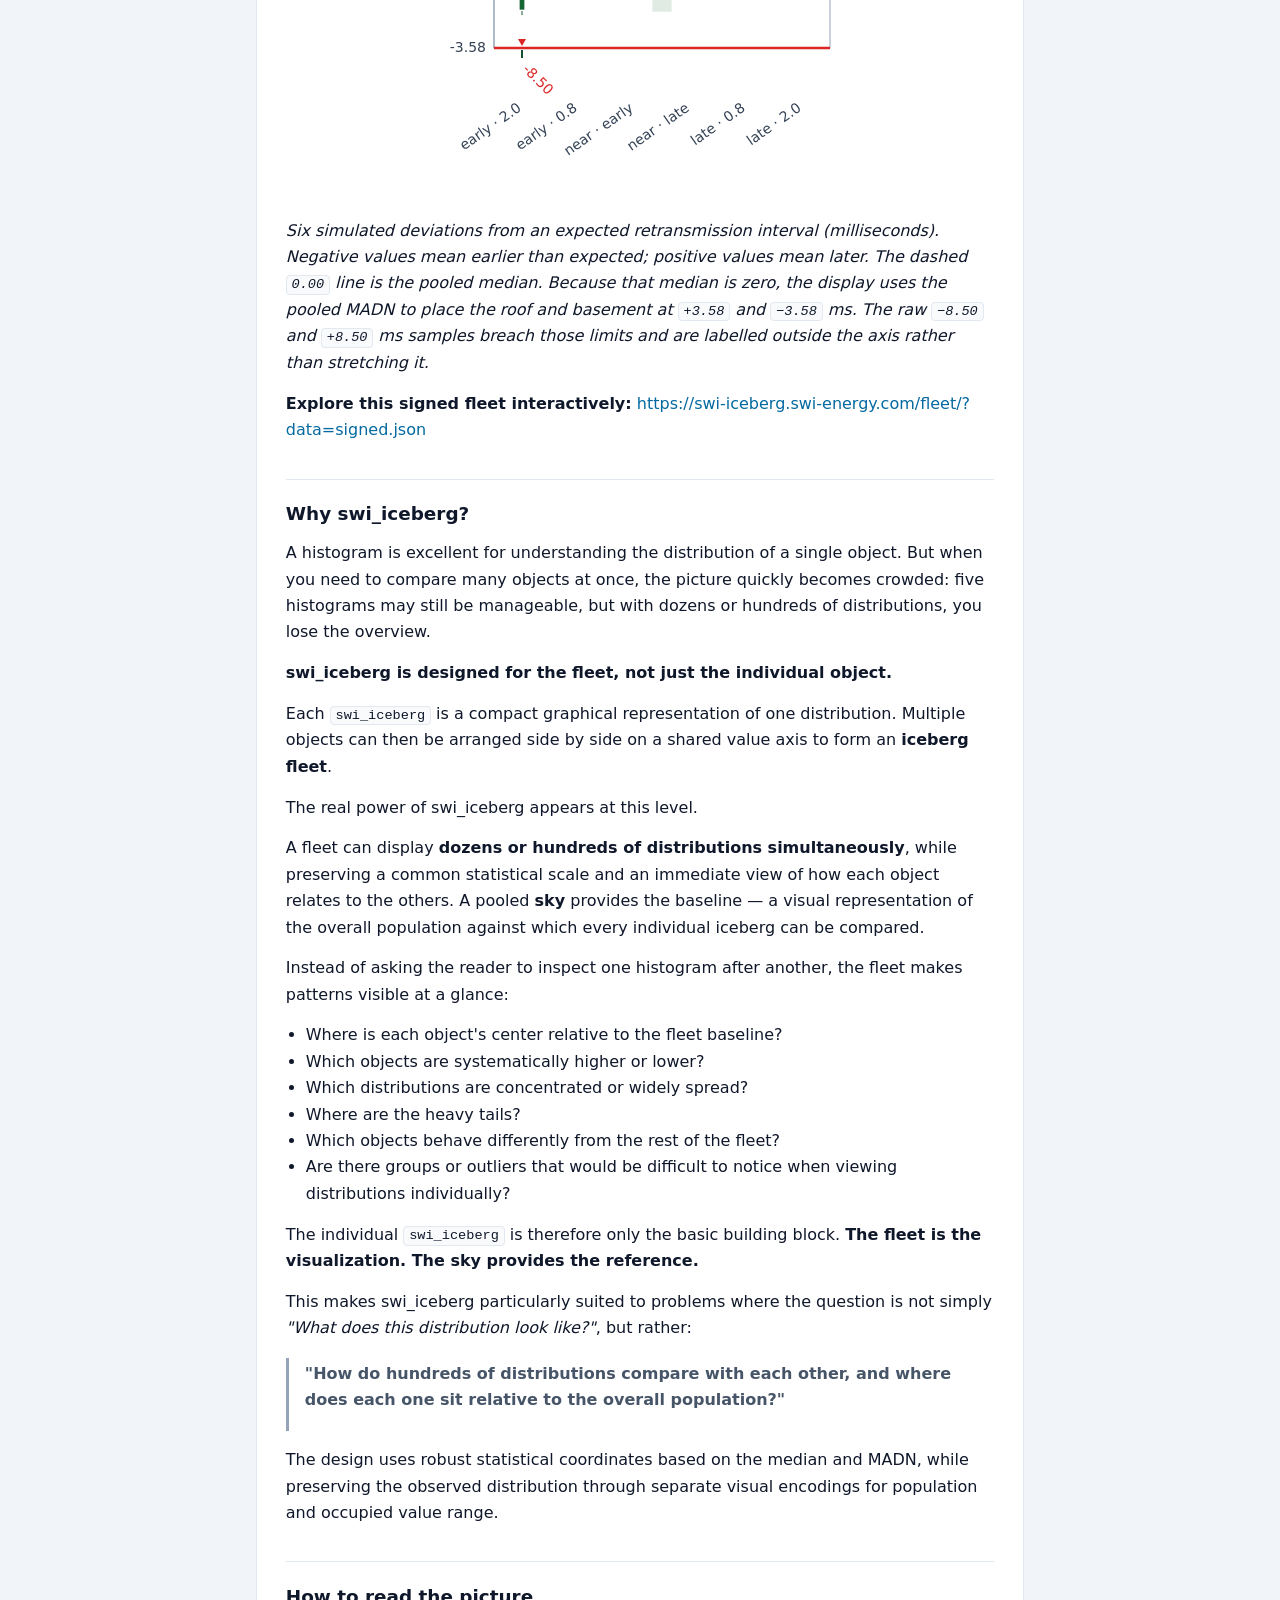
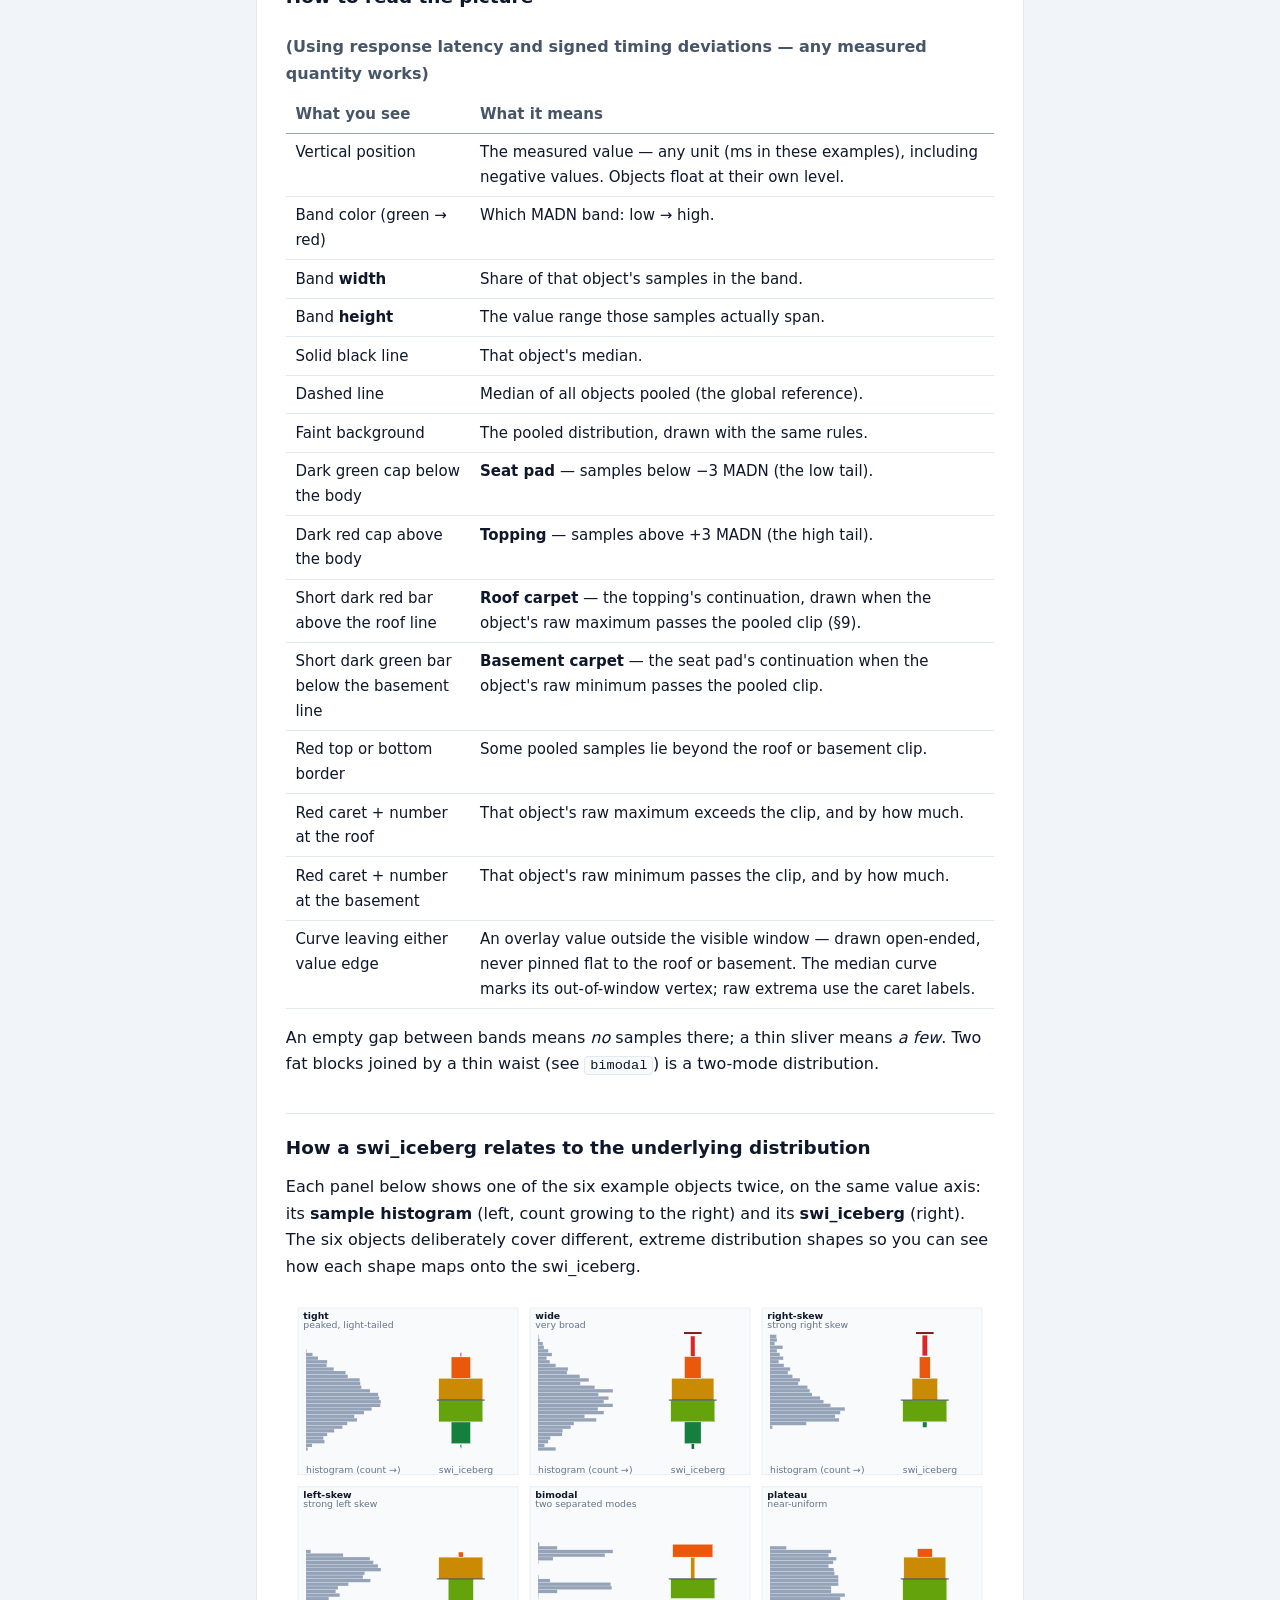
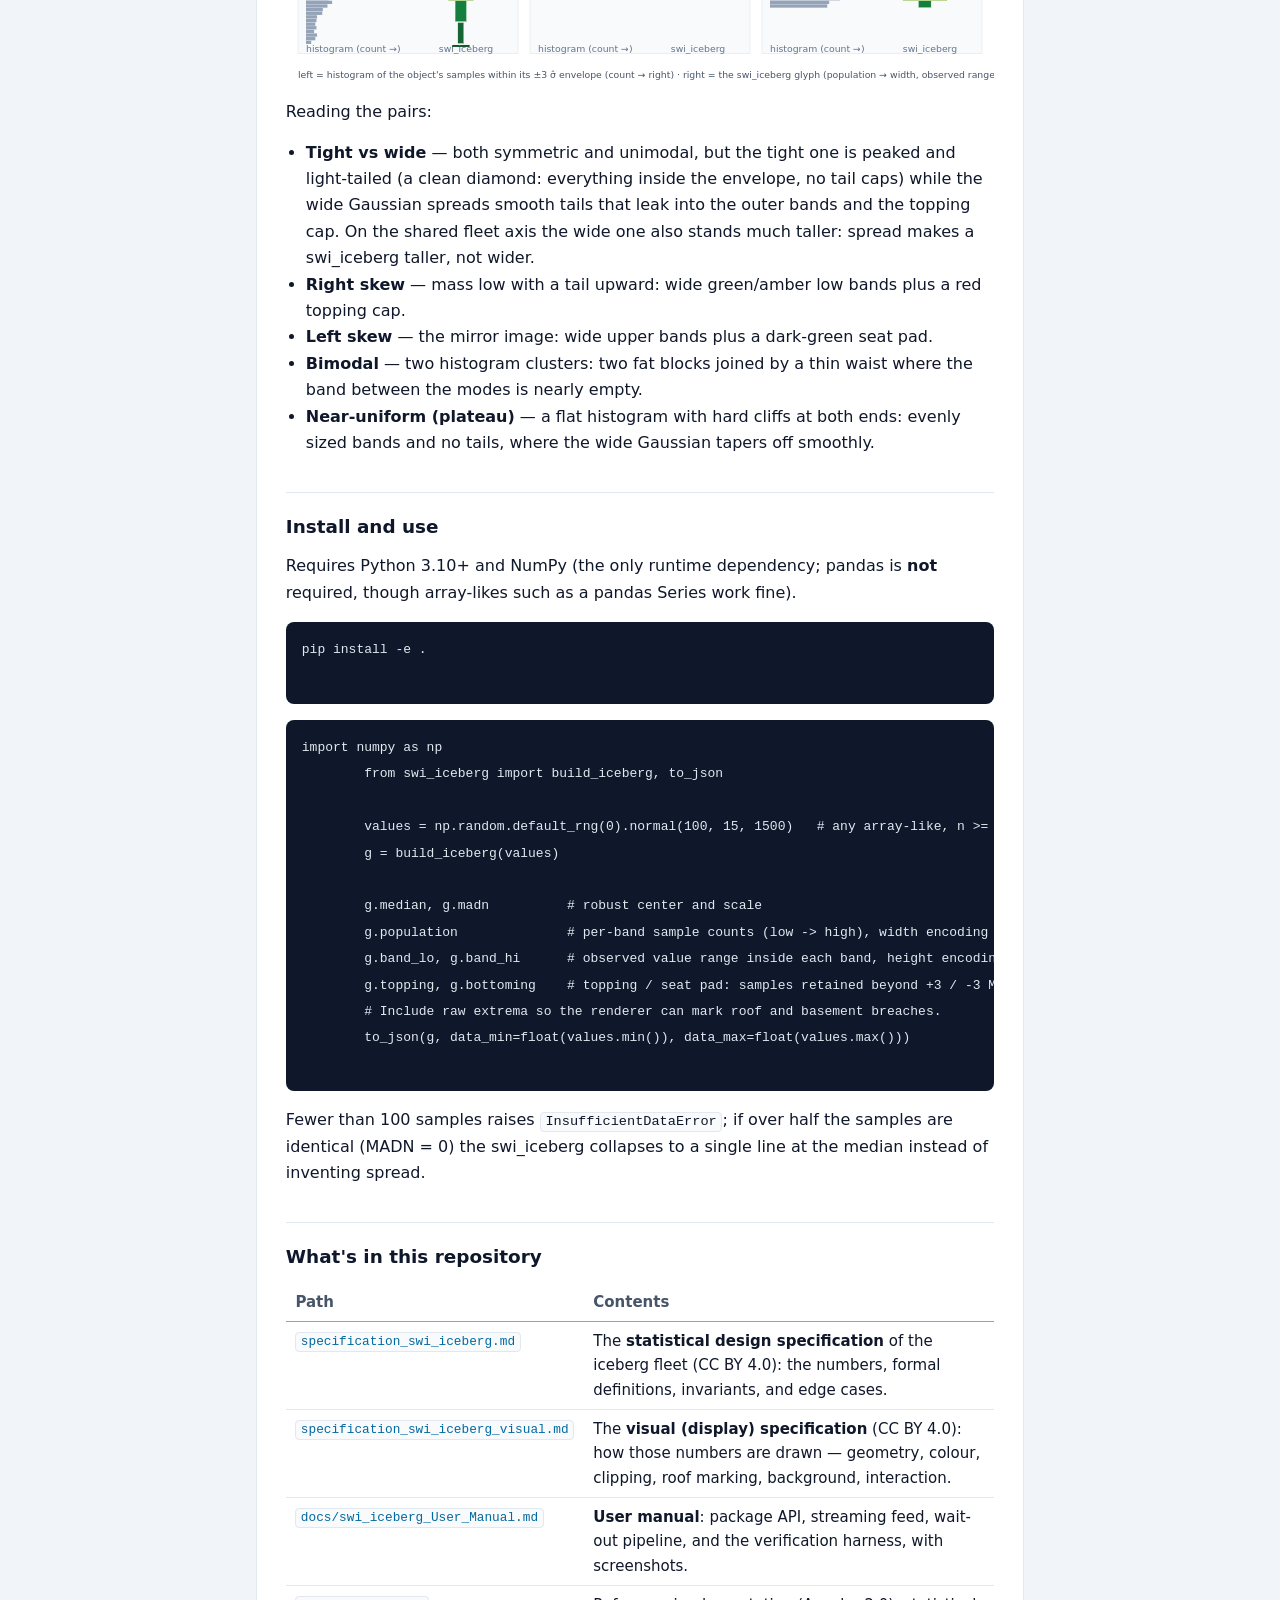
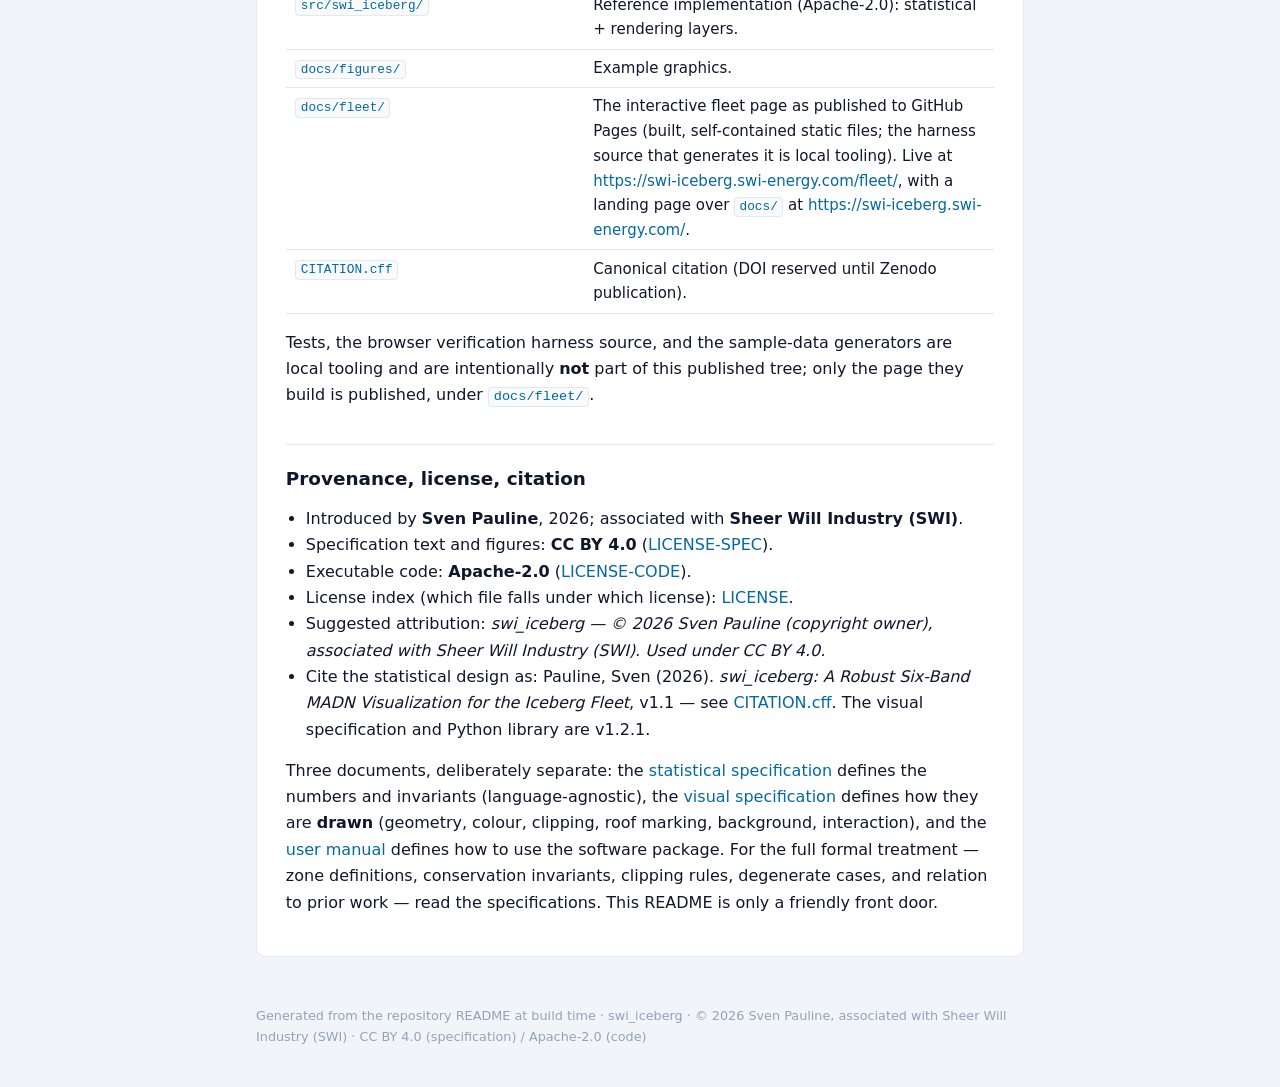
==== commit 9c2b2b25: "Add measuring line to iceberg visual specification" ====
--- a/docs/index.html
+++ b/docs/index.html
@@ -372,7 +372,7 @@
         associated with Sheer Will Industry (SWI). Used under CC BY 4.0.</em></li>
         <li>Cite the statistical design as: Pauline, Sven (2026). <em>swi_iceberg: A Robust
         Six-Band MADN Visualization for the Iceberg Fleet</em>, v1.1 — see
-        <a href="https://github.com/2makeitwork/swi_cake/blob/main/CITATION.cff">CITATION.cff</a>. The visual specification and Python library are v1.2.</li>
+        <a href="https://github.com/2makeitwork/swi_cake/blob/main/CITATION.cff">CITATION.cff</a>. The visual specification and Python library are v1.2.1.</li>
         </ul>
         <p>Three documents, deliberately separate: the
         <a href="https://github.com/2makeitwork/swi_cake/blob/main/specification_swi_iceberg.md">statistical specification</a> defines the numbers and
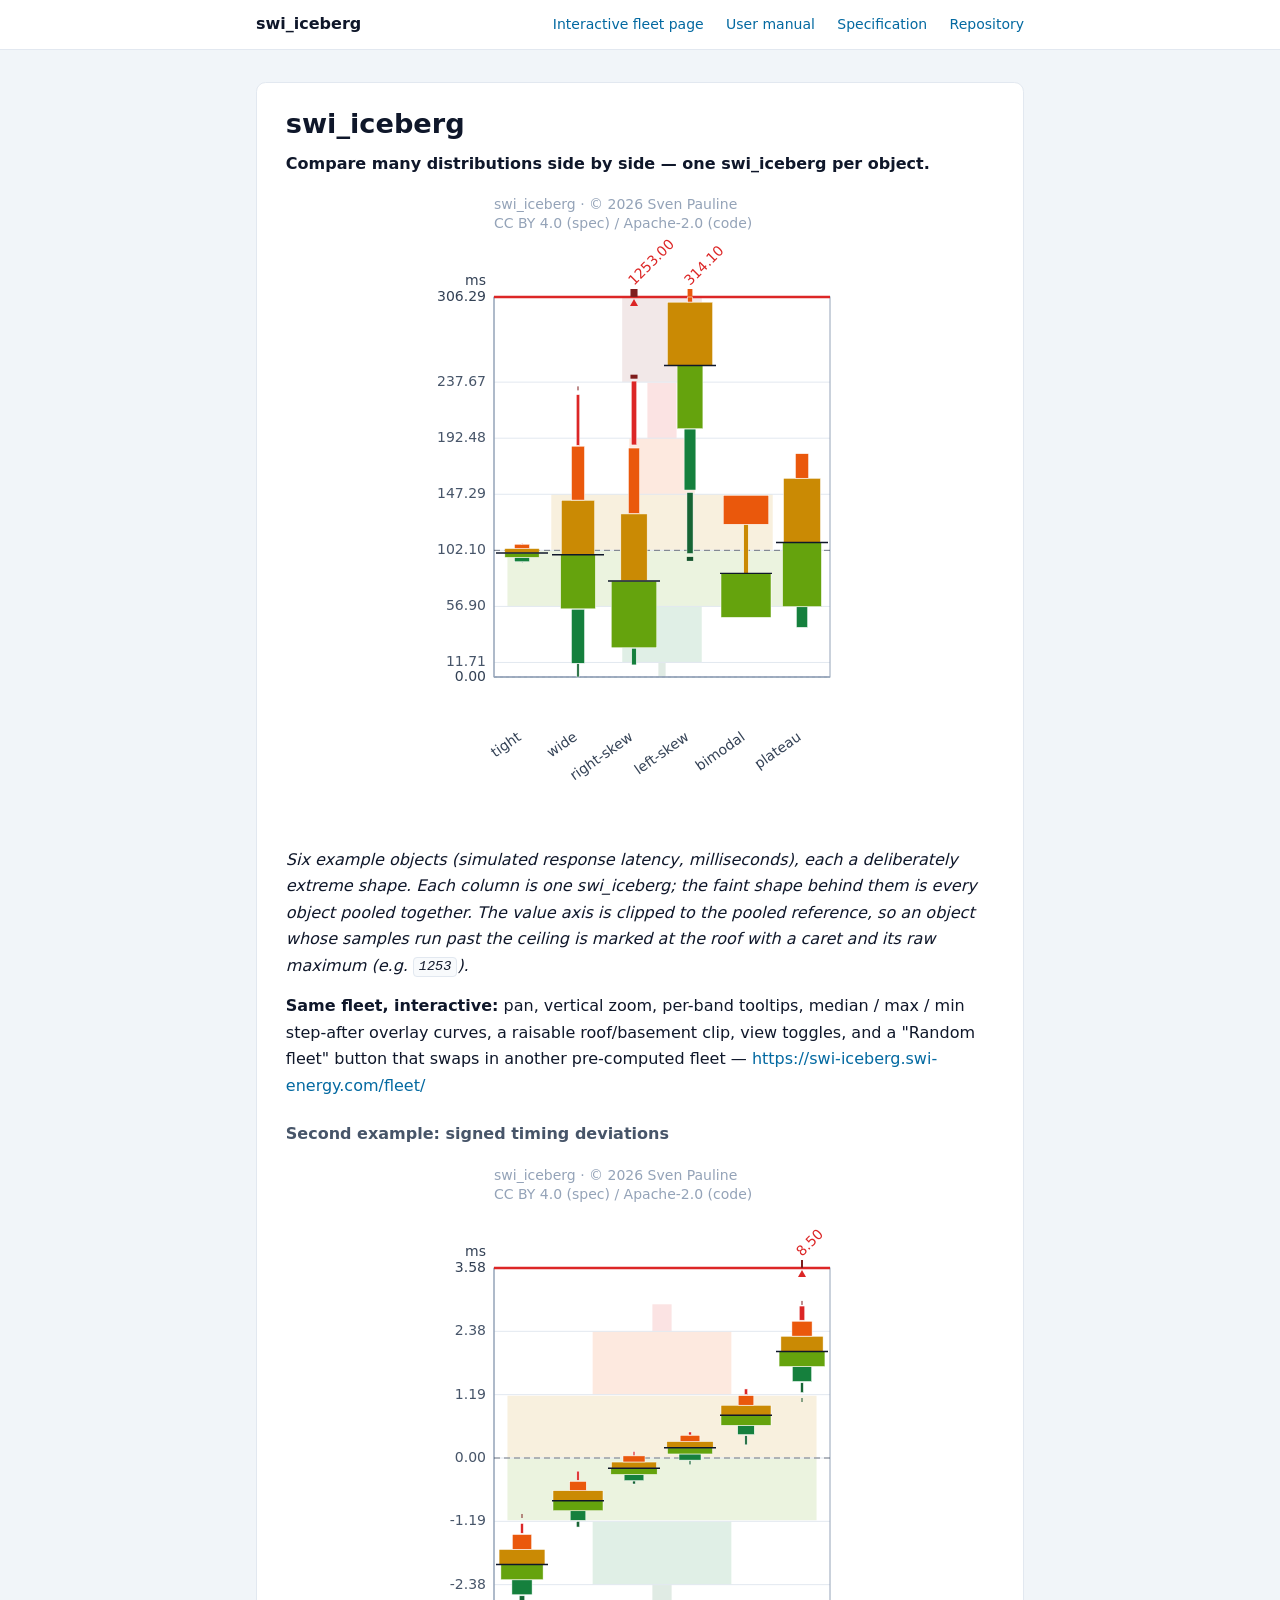
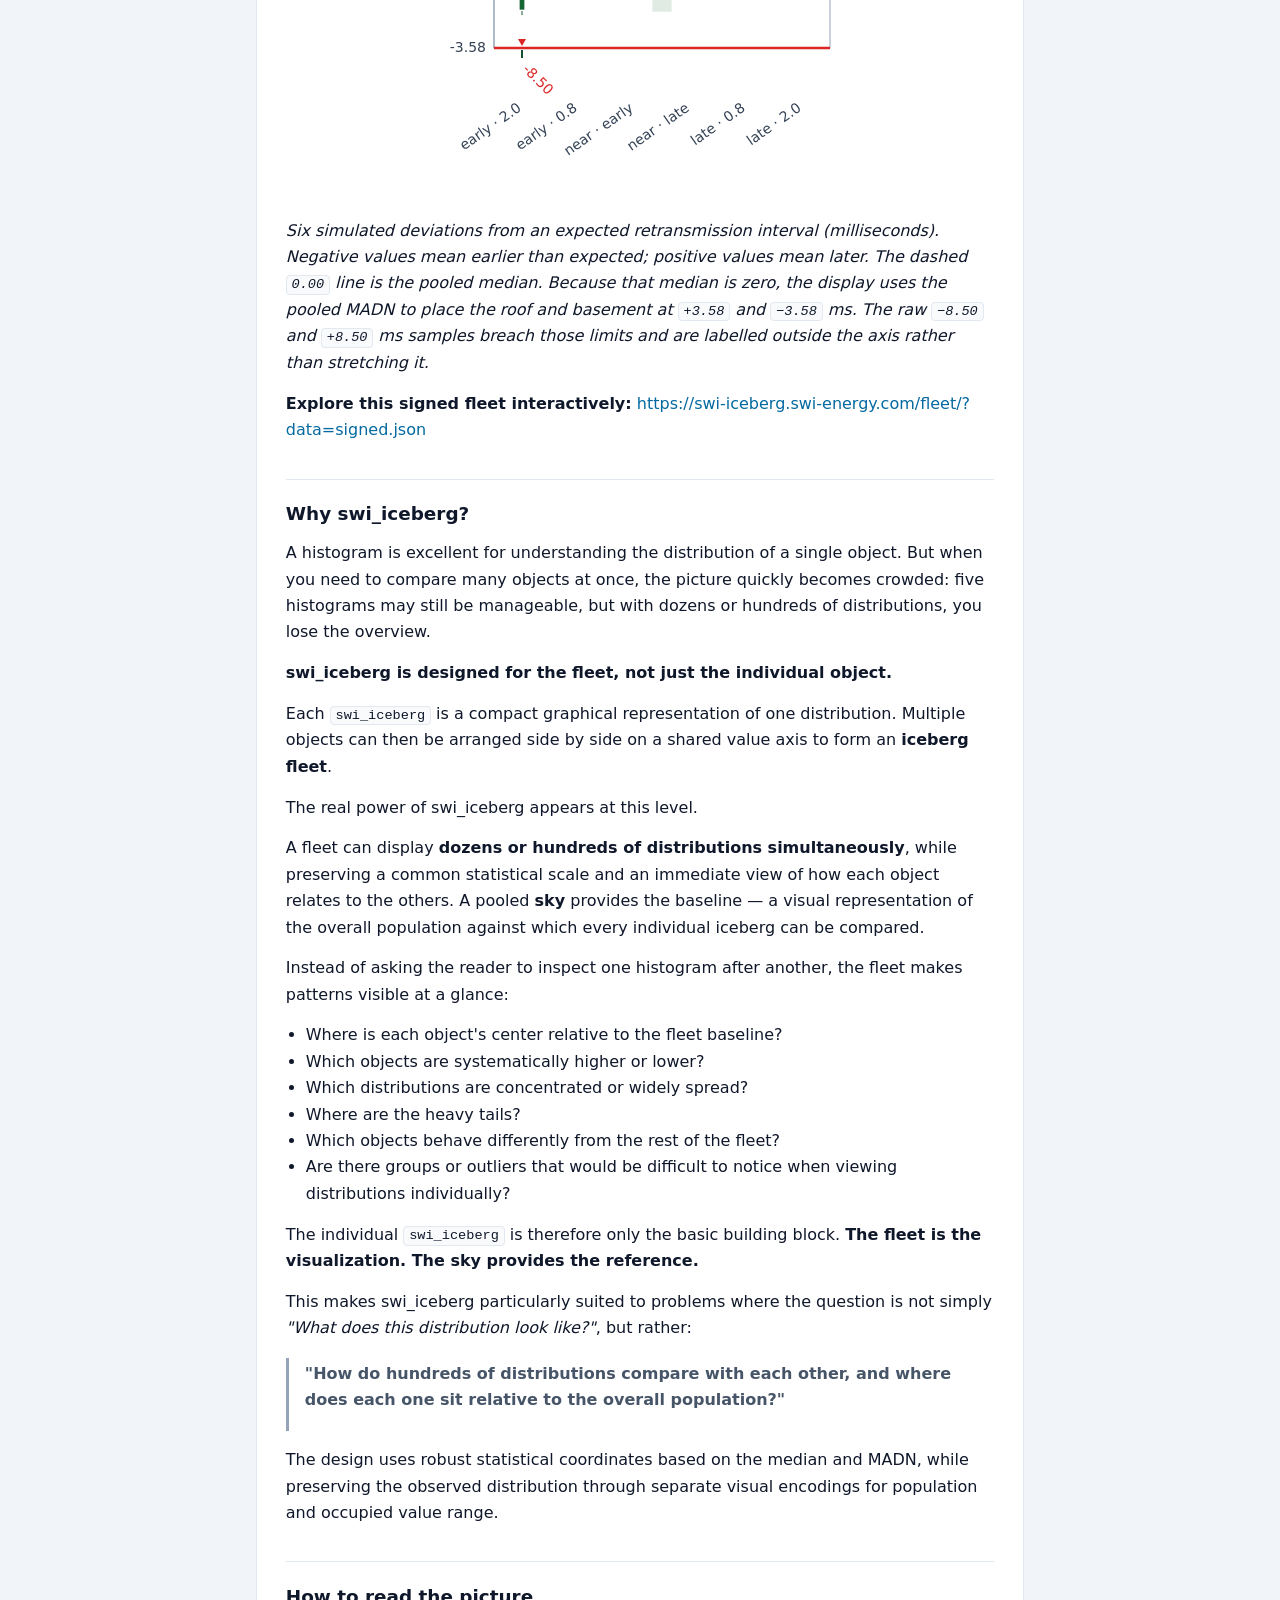
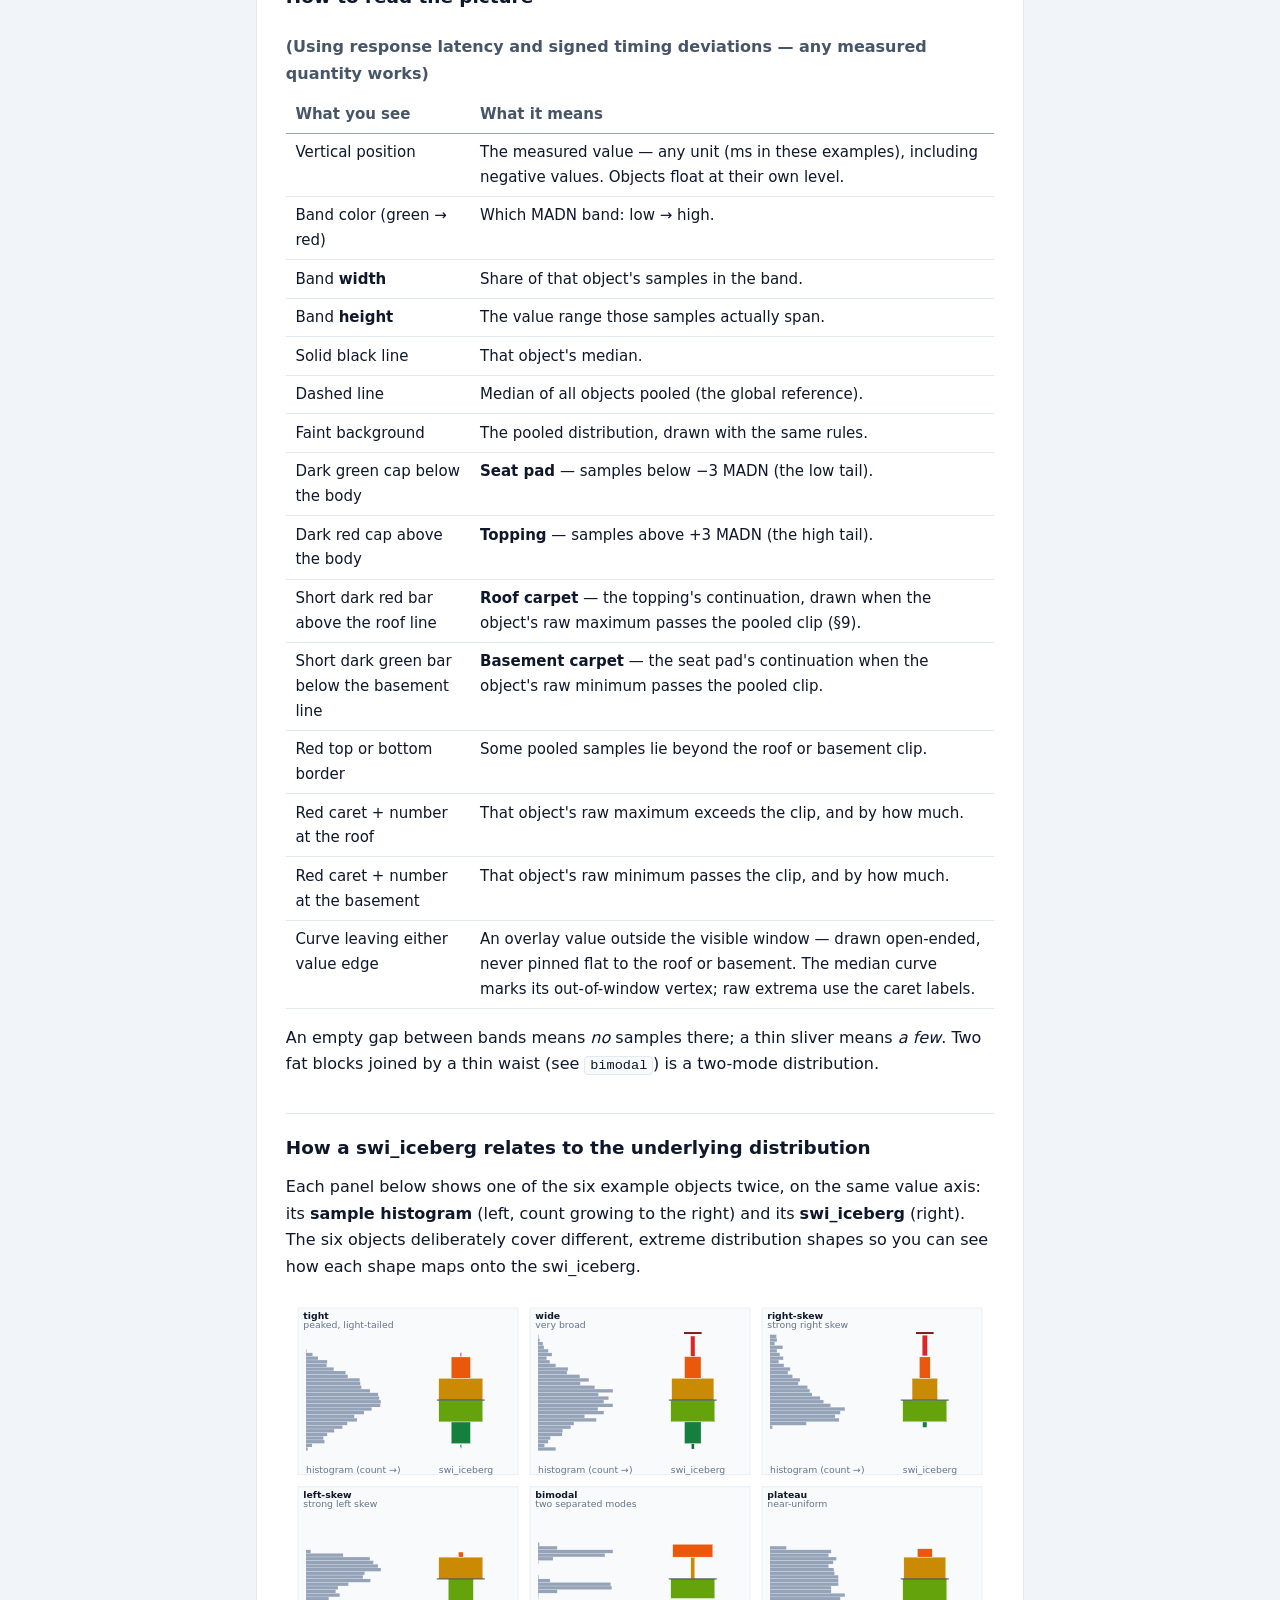
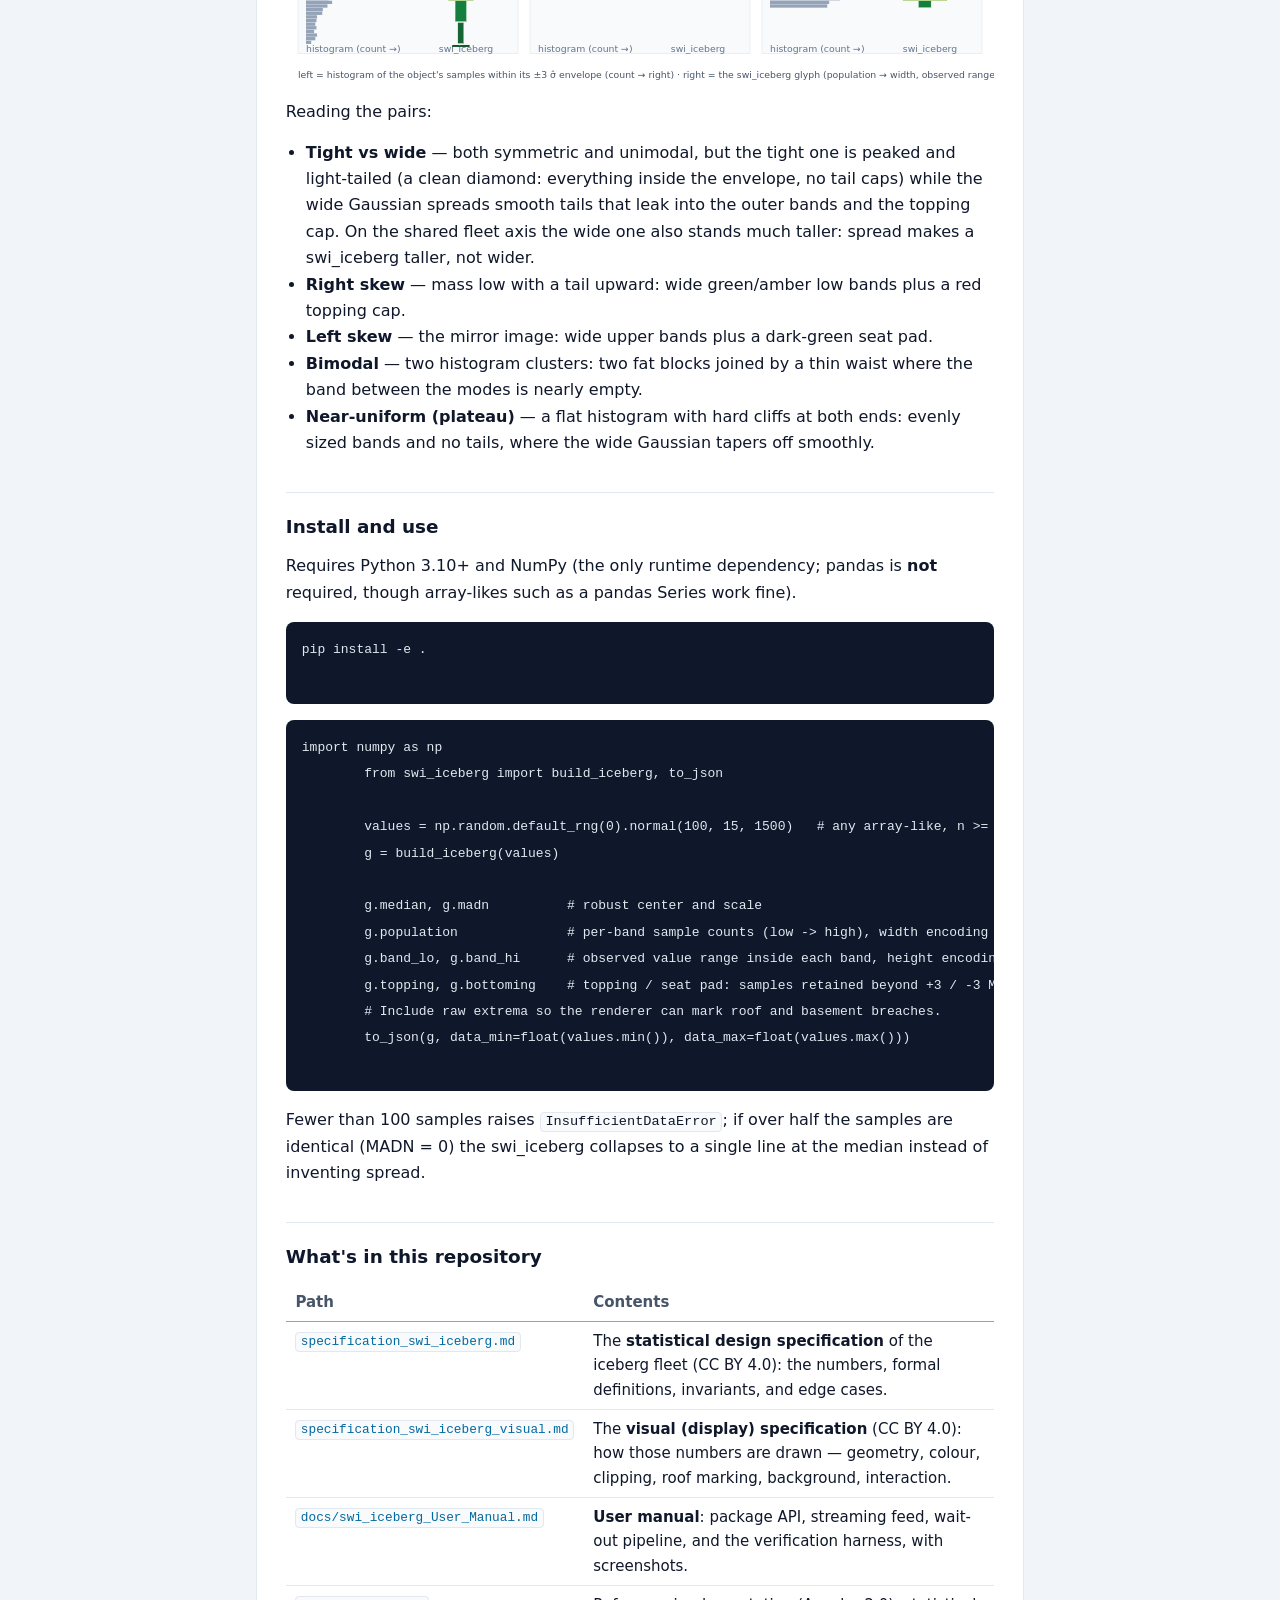
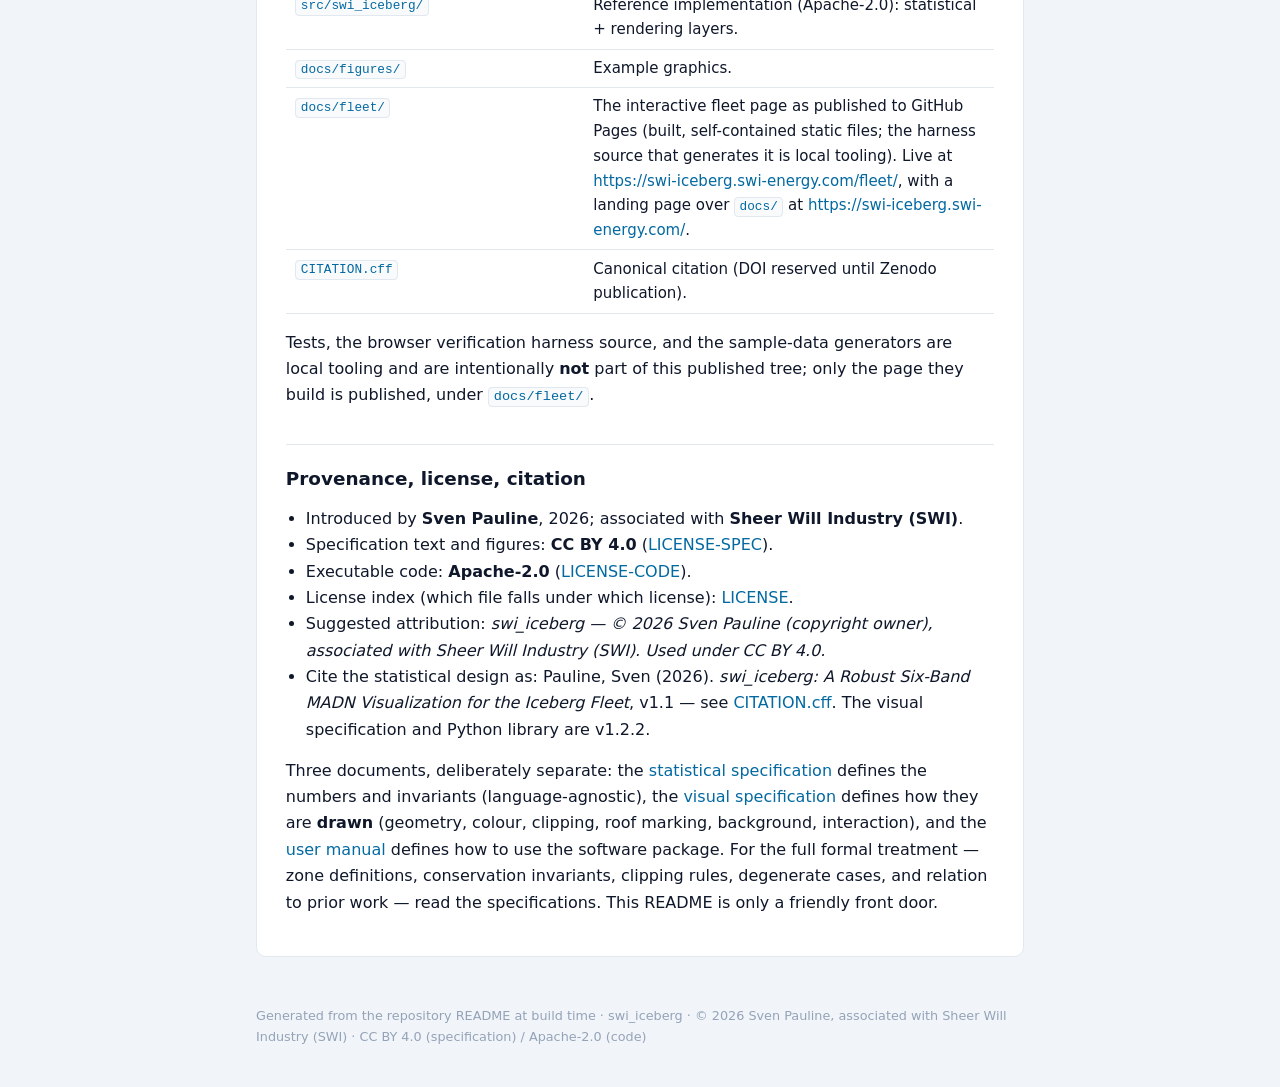
==== commit 1be26865: "Fix fleet overlay curves and release visual model 1.2.2" ====
--- a/docs/index.html
+++ b/docs/index.html
@@ -173,7 +173,7 @@
         samples run past the ceiling is marked at the roof with a caret and its raw maximum
         (e.g. <code>1253</code>).</em></p>
         <p><strong>Same fleet, interactive:</strong> pan, vertical zoom, per-band tooltips, median / max / min
-        overlay curves, a raisable roof/basement clip, view toggles, and a &quot;Random fleet&quot; button that swaps
+        step-after overlay curves, a raisable roof/basement clip, view toggles, and a &quot;Random fleet&quot; button that swaps
         in another pre-computed fleet —
         <a href="https://swi-iceberg.swi-energy.com/fleet/">https://swi-iceberg.swi-energy.com/fleet/</a></p>
         <h3>Second example: signed timing deviations</h3>
@@ -372,7 +372,7 @@
         associated with Sheer Will Industry (SWI). Used under CC BY 4.0.</em></li>
         <li>Cite the statistical design as: Pauline, Sven (2026). <em>swi_iceberg: A Robust
         Six-Band MADN Visualization for the Iceberg Fleet</em>, v1.1 — see
-        <a href="https://github.com/2makeitwork/swi_cake/blob/main/CITATION.cff">CITATION.cff</a>. The visual specification and Python library are v1.2.1.</li>
+        <a href="https://github.com/2makeitwork/swi_cake/blob/main/CITATION.cff">CITATION.cff</a>. The visual specification and Python library are v1.2.2.</li>
         </ul>
         <p>Three documents, deliberately separate: the
         <a href="https://github.com/2makeitwork/swi_cake/blob/main/specification_swi_iceberg.md">statistical specification</a> defines the numbers and
